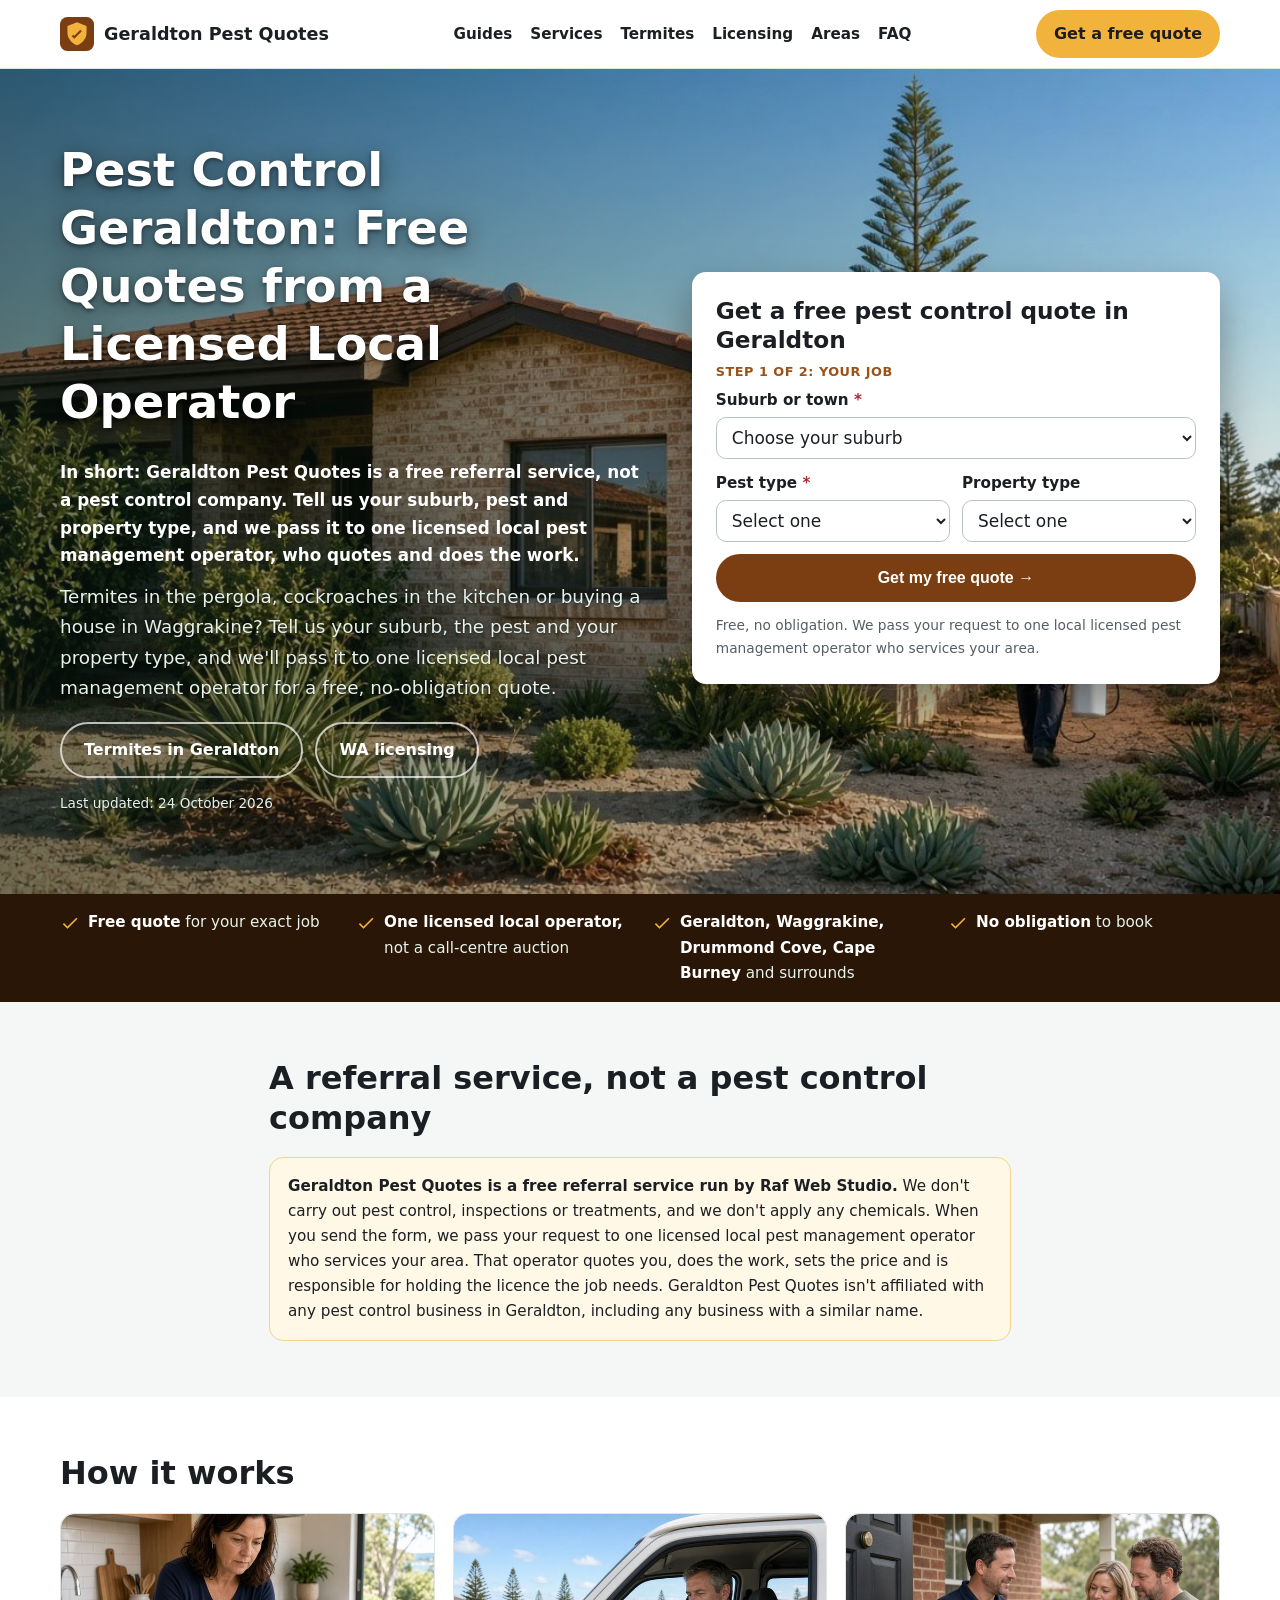
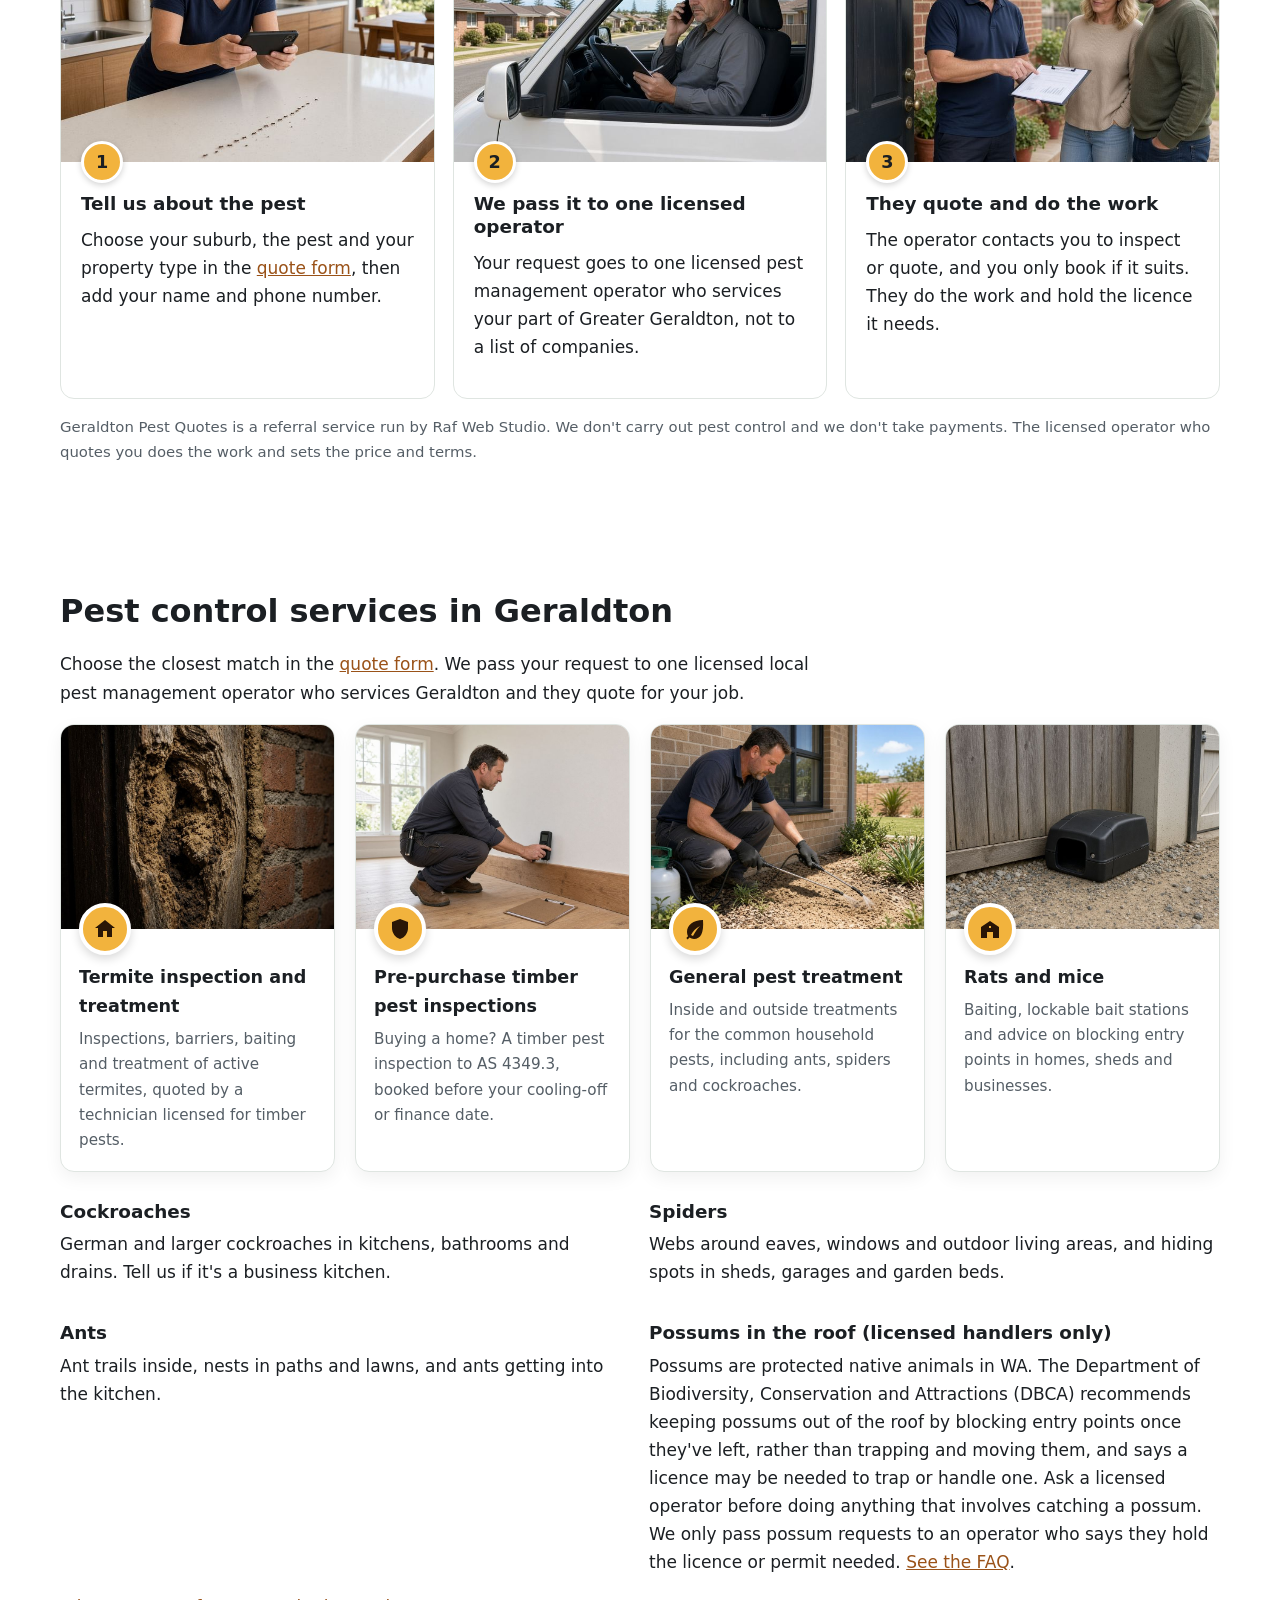
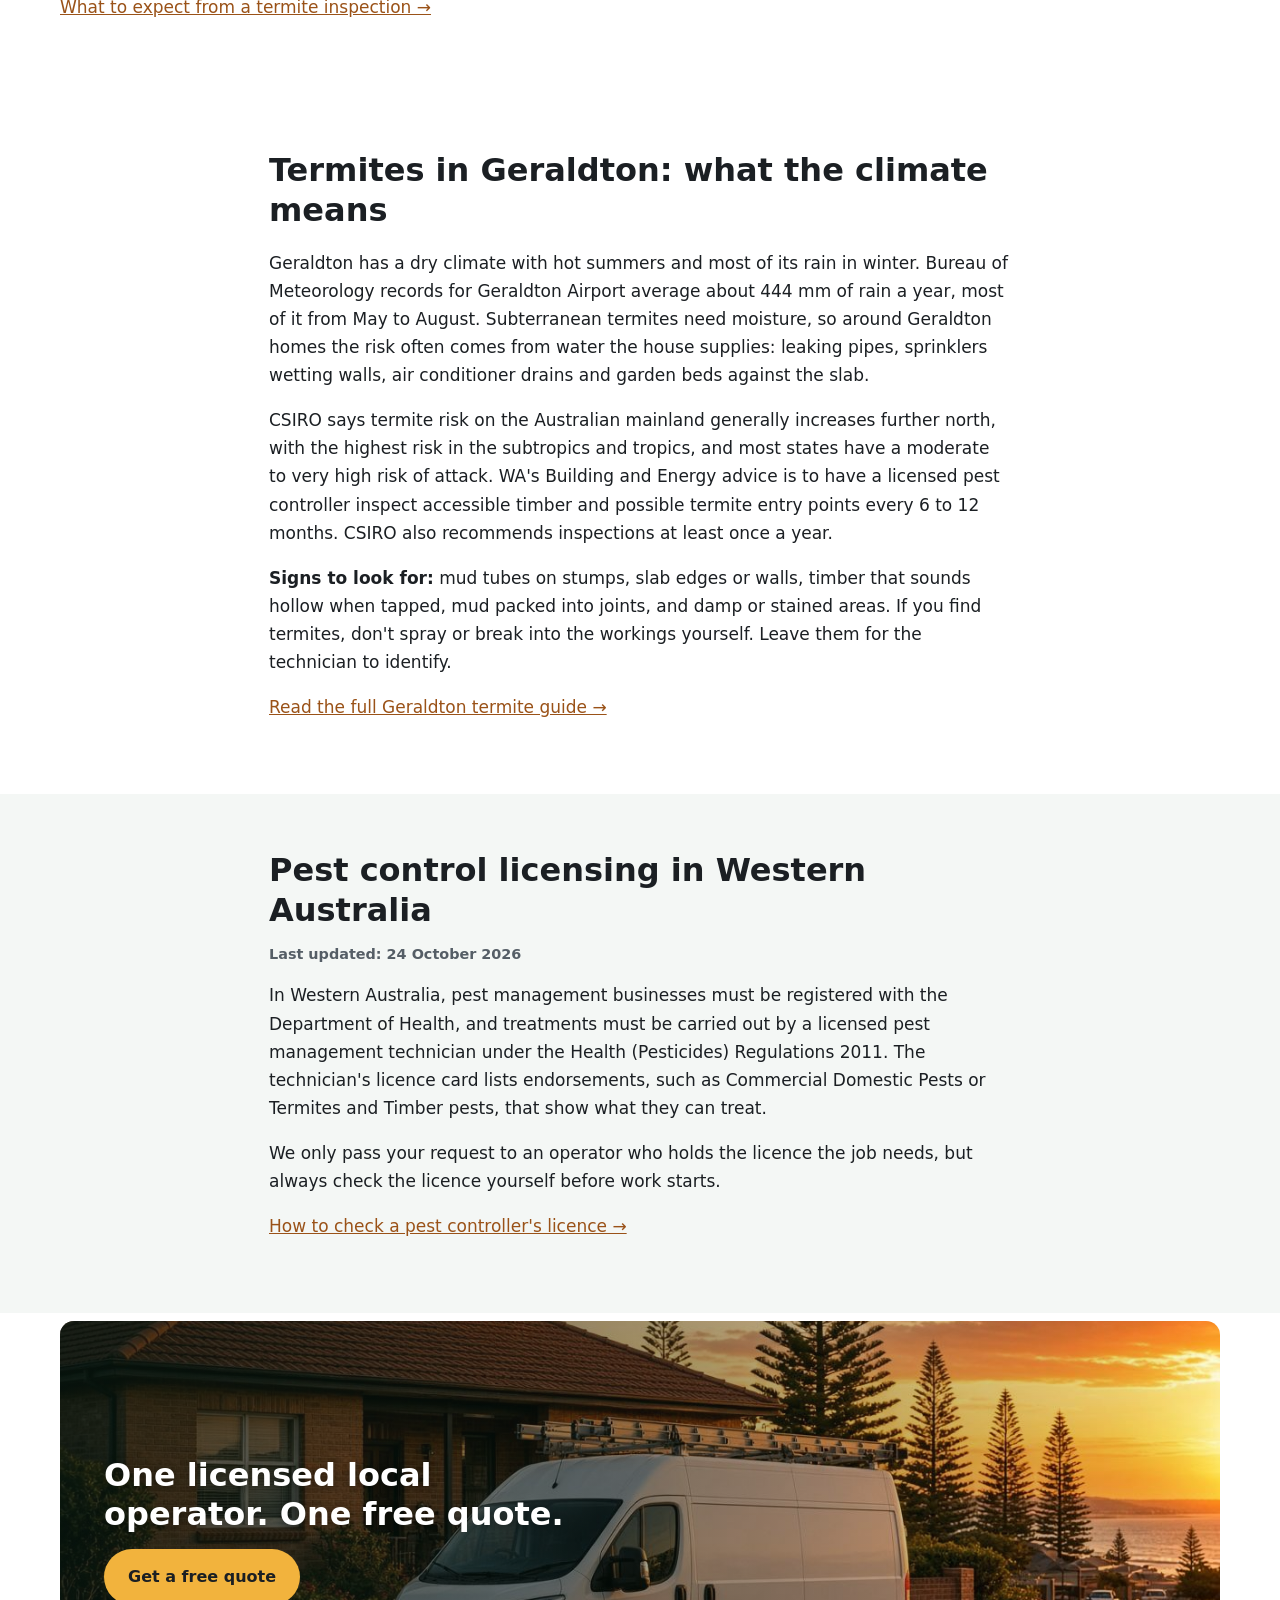
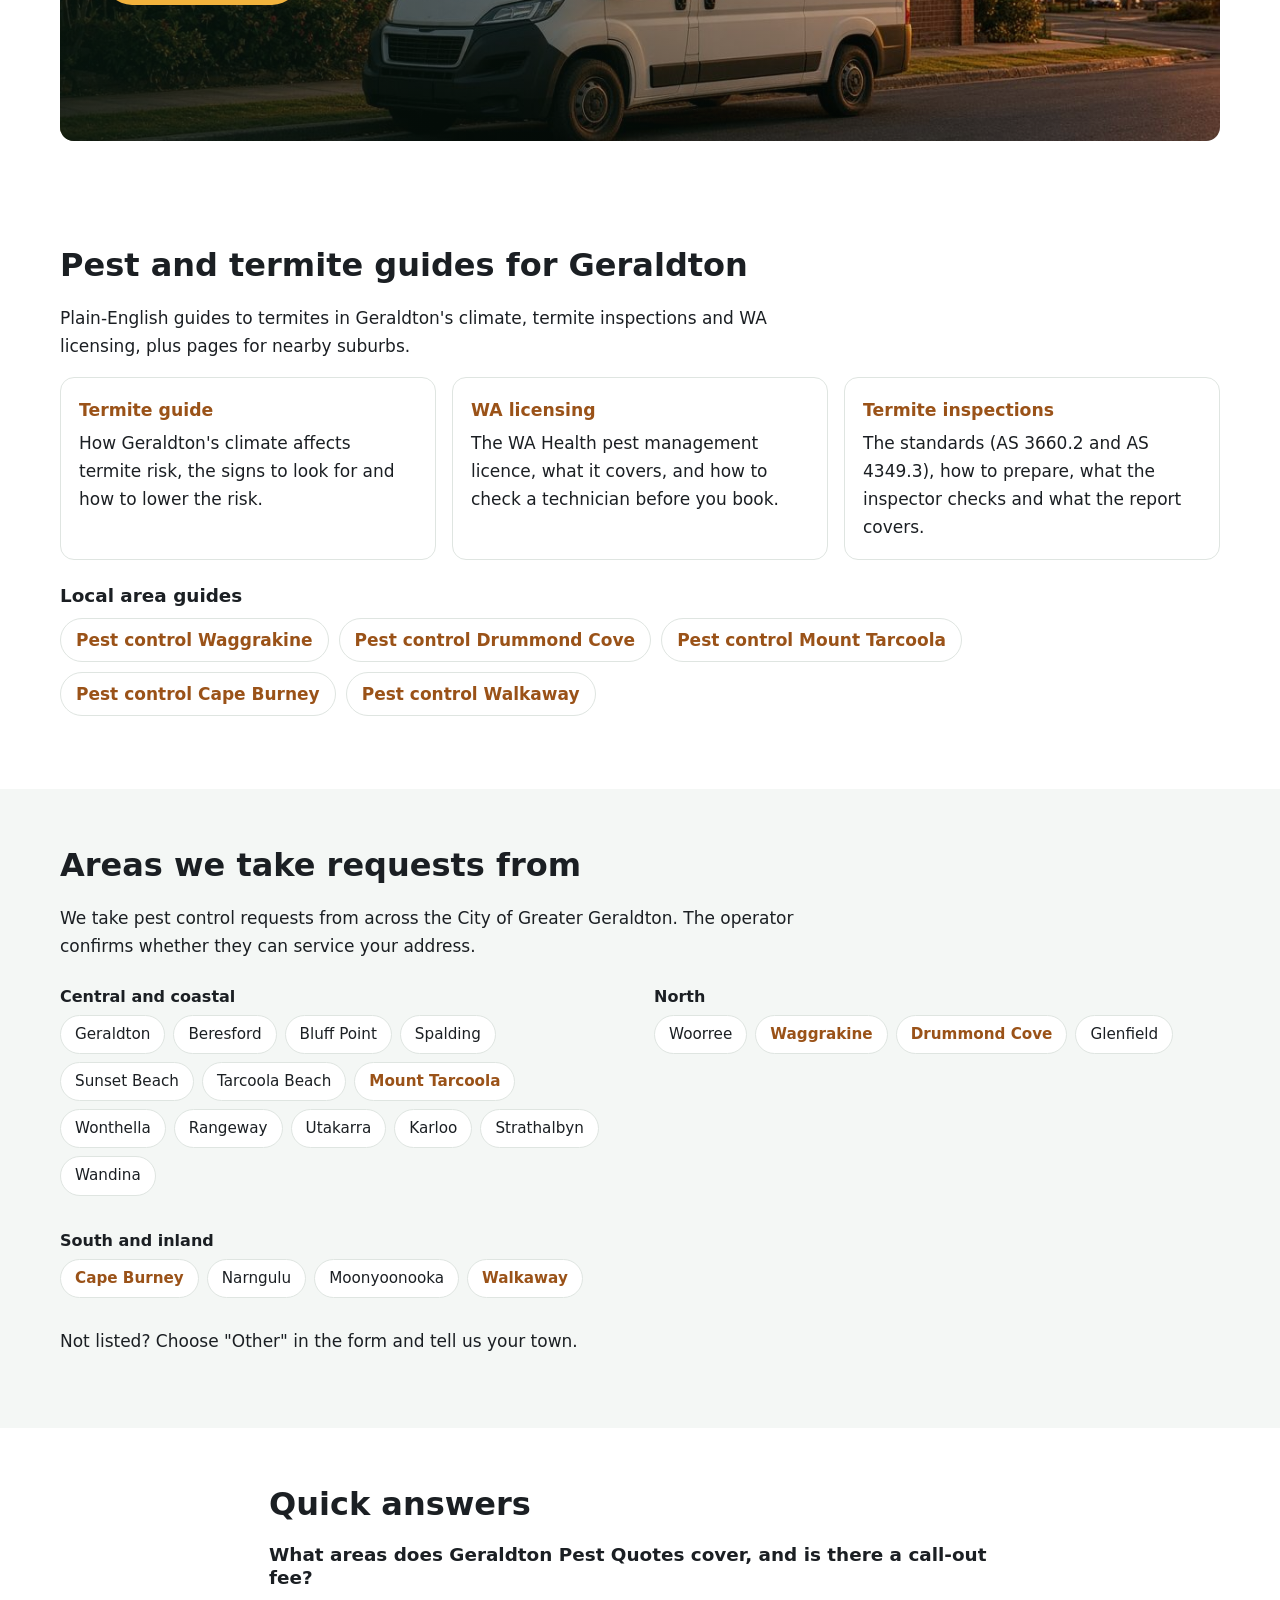
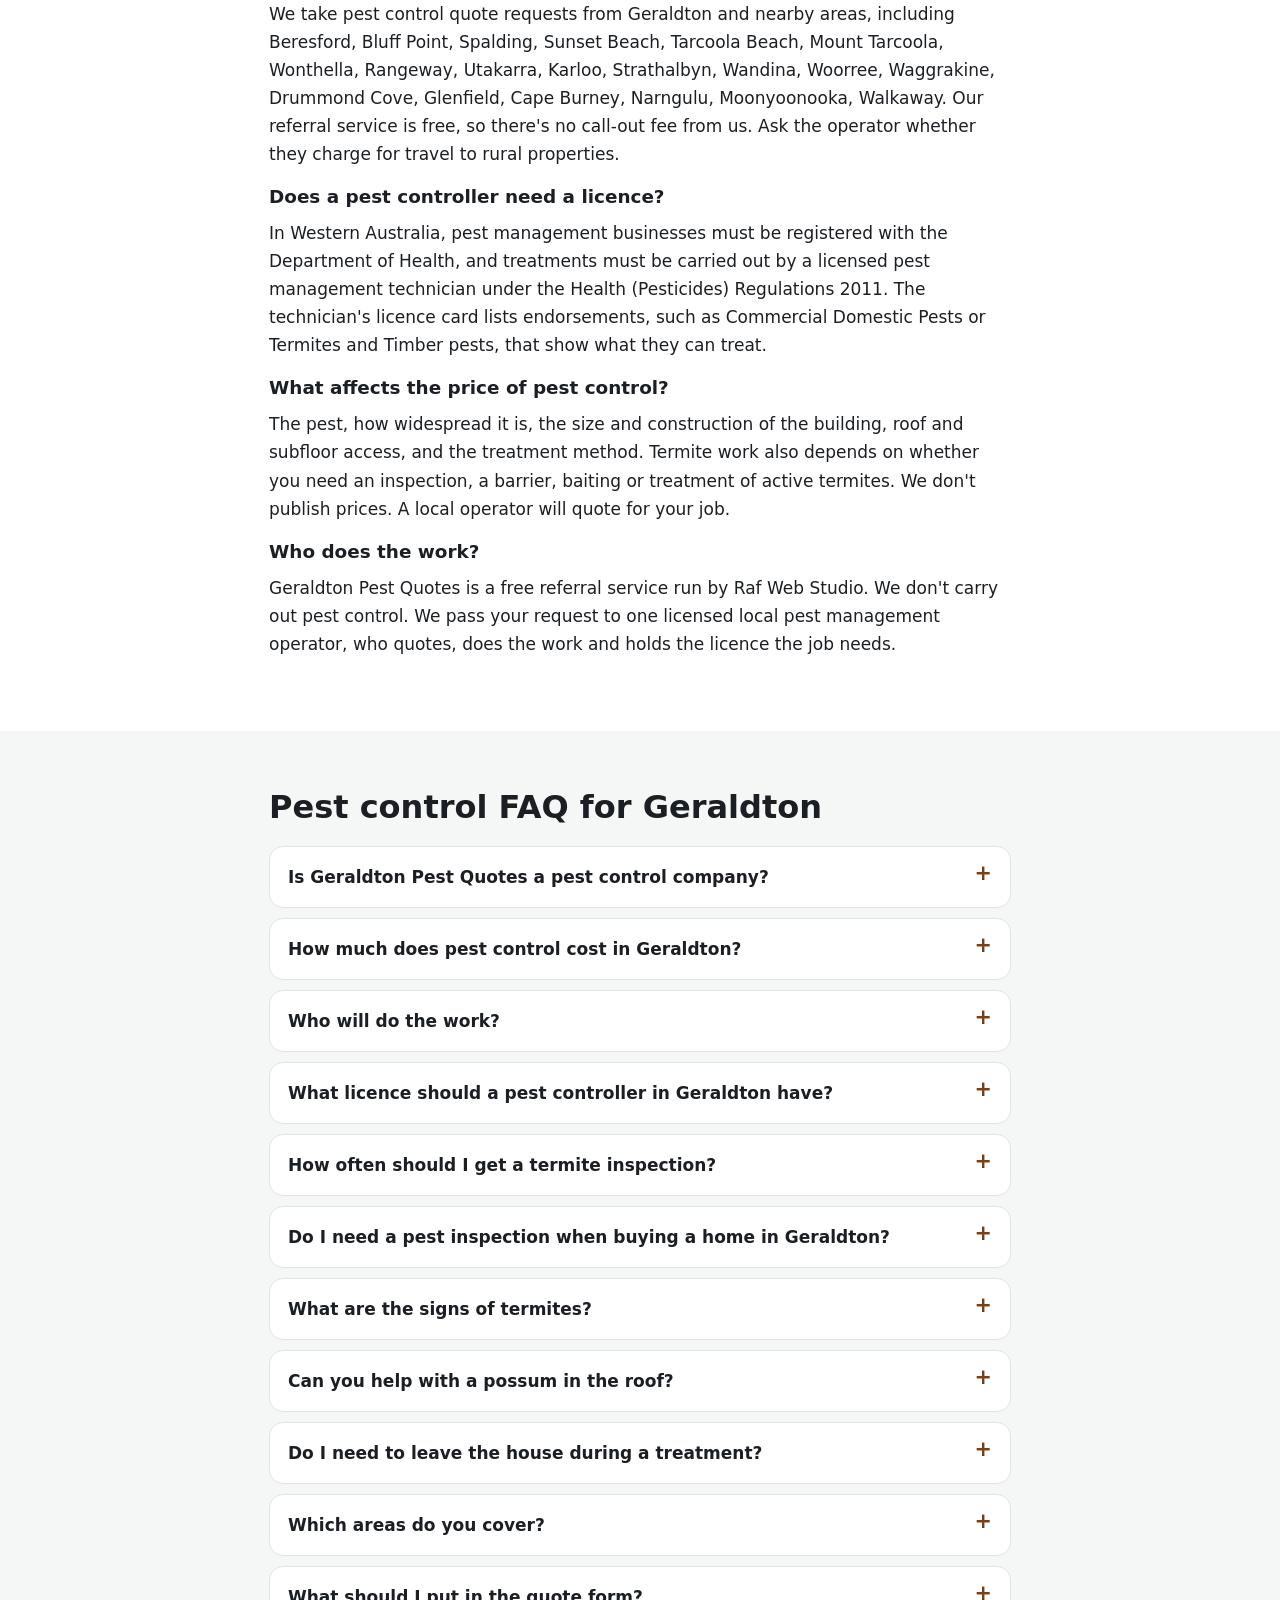
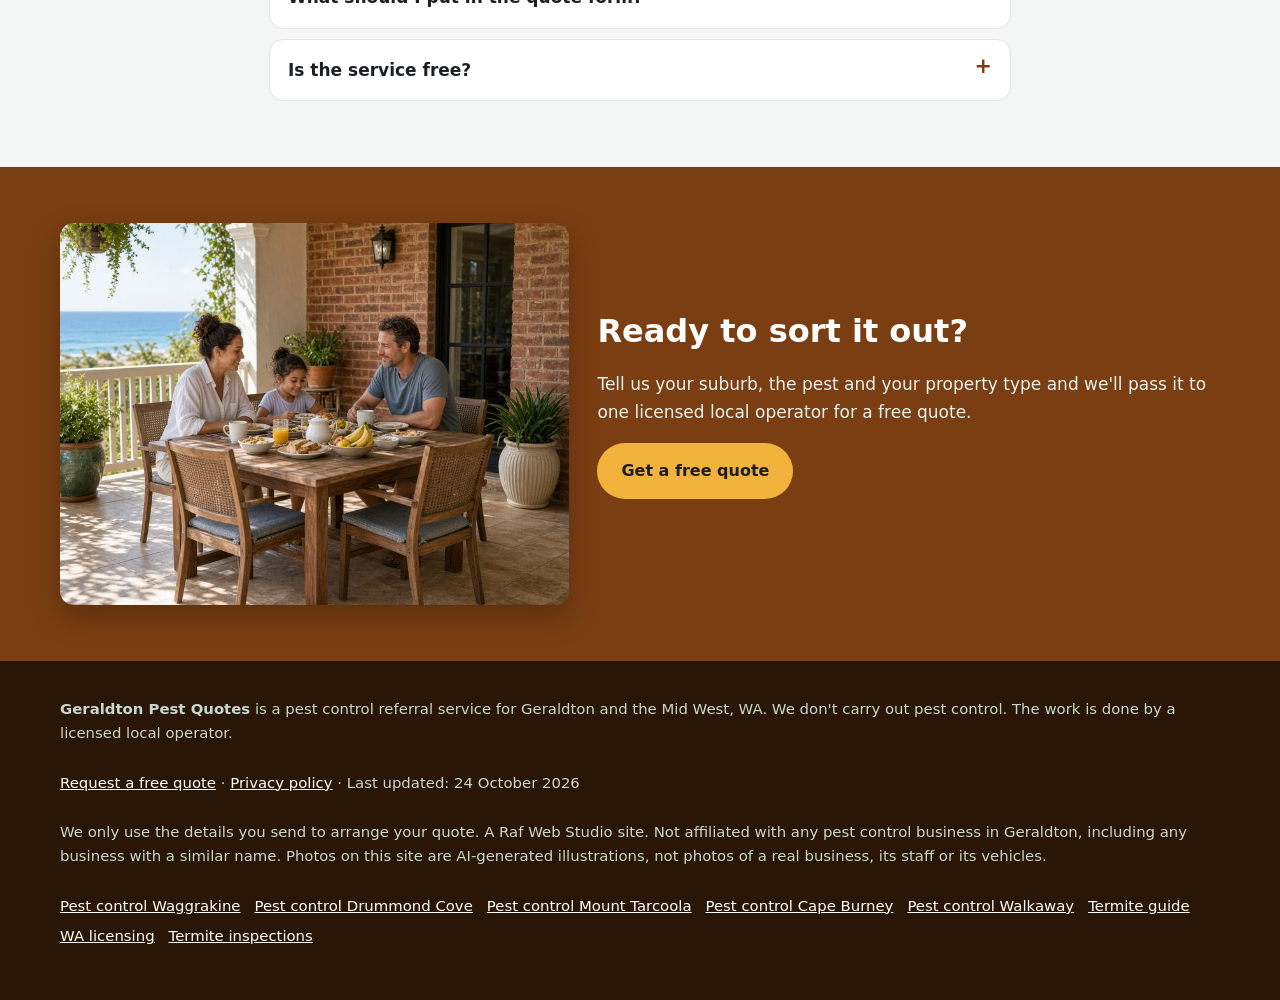
==== index.html @ 221b4006 "Add GA4 gtag + generate_lead and Search Console verification (24 Oct 2026)" ====
<!doctype html>
<html lang="en-AU">
<head>
<meta charset="utf-8">
<meta name="google-site-verification" content="bmUhPWseTPfDYmcLHDGrtQA1EwL-EaUg-mz35GSPptg" />
<meta name="viewport" content="width=device-width, initial-scale=1">
<title>Pest Control Geraldton | Free Pest &amp; Termite Quotes, Geraldton WA</title>
<meta name="description" content="Pest control and termite inspection quotes in Geraldton, Waggrakine, Drummond Cove, Mount Tarcoola and Cape Burney. A free referral service: one licensed local operator quotes for your job.">
<link rel="canonical" href="https://geraldtonpestcontrol.com/">
<link rel="icon" href="favicon.svg" type="image/svg+xml">
<meta name="theme-color" content="#7a3e12">
<meta property="og:type" content="website">
<meta property="og:locale" content="en_AU">
<meta property="og:site_name" content="Geraldton Pest Quotes">
<meta property="og:title" content="Pest Control Geraldton | Free Pest &amp; Termite Quotes, Geraldton WA">
<meta property="og:description" content="Free pest control and termite inspection quotes in Geraldton, from one licensed local operator.">
<meta property="og:url" content="https://geraldtonpestcontrol.com/">
<meta property="og:image" content="https://geraldtonpestcontrol.com/img/hero.jpg">
<meta name="twitter:card" content="summary_large_image">
<meta name="twitter:image" content="https://geraldtonpestcontrol.com/img/hero.jpg">
<script>document.documentElement.classList.add('js')</script>
<link rel="stylesheet" href="styles.css">

<!-- Google tag (gtag.js) -->
<script async src="https://www.googletagmanager.com/gtag/js?id=G-YT1L1YKTNT"></script>
<script>
  window.dataLayer = window.dataLayer || [];
  function gtag(){dataLayer.push(arguments);}
  gtag('js', new Date());
  gtag('config', 'G-YT1L1YKTNT');
</script>

<script type="application/ld+json">
{
 "@context": "https://schema.org",
 "@type": "WebPage",
 "@id": "https://geraldtonpestcontrol.com/#webpage",
 "url": "https://geraldtonpestcontrol.com/",
 "name": "Pest Control Geraldton | Free Pest & Termite Quotes, Geraldton WA",
 "description": "Pest control and termite inspection quotes in Geraldton, Waggrakine, Drummond Cove, Mount Tarcoola and Cape Burney. A free referral service: one licensed local operator quotes for your job.",
 "inLanguage": "en-AU",
 "dateModified": "2026-10-24",
 "isPartOf": {
  "@id": "https://geraldtonpestcontrol.com/#website"
 },
 "about": {
  "@id": "https://geraldtonpestcontrol.com/#business"
 }
}
</script>
<script type="application/ld+json">
{
 "@context": "https://schema.org",
 "@type": "LocalBusiness",
 "@id": "https://geraldtonpestcontrol.com/#business",
 "name": "Geraldton Pest Quotes",
 "url": "https://geraldtonpestcontrol.com/",
 "description": "Pest control and termite inspection quotes in Geraldton, Waggrakine, Drummond Cove, Mount Tarcoola and Cape Burney. A free referral service: one licensed local operator quotes for your job. A free referral service run by Raf Web Studio. It doesn't carry out pest control; one licensed local operator quotes and does the work.",
 "image": "https://geraldtonpestcontrol.com/img/hero.jpg",
 "areaServed": [
  {
   "@type": "AdministrativeArea",
   "name": "City of Greater Geraldton, WA"
  },
  {
   "@type": "Place",
   "name": "Geraldton, WA"
  },
  {
   "@type": "Place",
   "name": "Beresford, WA"
  },
  {
   "@type": "Place",
   "name": "Bluff Point, WA"
  },
  {
   "@type": "Place",
   "name": "Spalding, WA"
  },
  {
   "@type": "Place",
   "name": "Sunset Beach, WA"
  },
  {
   "@type": "Place",
   "name": "Tarcoola Beach, WA"
  },
  {
   "@type": "Place",
   "name": "Mount Tarcoola, WA"
  },
  {
   "@type": "Place",
   "name": "Wonthella, WA"
  },
  {
   "@type": "Place",
   "name": "Rangeway, WA"
  },
  {
   "@type": "Place",
   "name": "Utakarra, WA"
  },
  {
   "@type": "Place",
   "name": "Karloo, WA"
  },
  {
   "@type": "Place",
   "name": "Strathalbyn, WA"
  },
  {
   "@type": "Place",
   "name": "Wandina, WA"
  },
  {
   "@type": "Place",
   "name": "Woorree, WA"
  },
  {
   "@type": "Place",
   "name": "Waggrakine, WA"
  },
  {
   "@type": "Place",
   "name": "Drummond Cove, WA"
  },
  {
   "@type": "Place",
   "name": "Glenfield, WA"
  },
  {
   "@type": "Place",
   "name": "Cape Burney, WA"
  },
  {
   "@type": "Place",
   "name": "Narngulu, WA"
  },
  {
   "@type": "Place",
   "name": "Moonyoonooka, WA"
  },
  {
   "@type": "Place",
   "name": "Walkaway, WA"
  }
 ],
 "knowsAbout": [
  "Pest control",
  "Termite inspections",
  "Termite management",
  "Pre-purchase timber pest inspections",
  "WA pest management licensing"
 ],
 "parentOrganization": {
  "@type": "Organization",
  "name": "Raf Web Studio"
 }
}
</script>
<script type="application/ld+json">
{
 "@context": "https://schema.org",
 "@type": "WebSite",
 "@id": "https://geraldtonpestcontrol.com/#website",
 "name": "Geraldton Pest Quotes",
 "url": "https://geraldtonpestcontrol.com/",
 "inLanguage": "en-AU",
 "dateModified": "2026-10-24"
}
</script>
<script type="application/ld+json">
{
 "@context": "https://schema.org",
 "@type": "Service",
 "@id": "https://geraldtonpestcontrol.com/#service",
 "name": "Pest control quotes in Geraldton",
 "serviceType": "Pest control",
 "description": "Free pest control and termite inspection quotes in Geraldton and nearby suburbs. A referral service: we pass your request to one licensed local pest management operator.",
 "url": "https://geraldtonpestcontrol.com/",
 "provider": {
  "@id": "https://geraldtonpestcontrol.com/#business"
 },
 "areaServed": [
  {
   "@type": "AdministrativeArea",
   "name": "City of Greater Geraldton, WA"
  },
  {
   "@type": "Place",
   "name": "Geraldton, WA"
  },
  {
   "@type": "Place",
   "name": "Beresford, WA"
  },
  {
   "@type": "Place",
   "name": "Bluff Point, WA"
  },
  {
   "@type": "Place",
   "name": "Spalding, WA"
  },
  {
   "@type": "Place",
   "name": "Sunset Beach, WA"
  },
  {
   "@type": "Place",
   "name": "Tarcoola Beach, WA"
  },
  {
   "@type": "Place",
   "name": "Mount Tarcoola, WA"
  },
  {
   "@type": "Place",
   "name": "Wonthella, WA"
  },
  {
   "@type": "Place",
   "name": "Rangeway, WA"
  },
  {
   "@type": "Place",
   "name": "Utakarra, WA"
  },
  {
   "@type": "Place",
   "name": "Karloo, WA"
  },
  {
   "@type": "Place",
   "name": "Strathalbyn, WA"
  },
  {
   "@type": "Place",
   "name": "Wandina, WA"
  },
  {
   "@type": "Place",
   "name": "Woorree, WA"
  },
  {
   "@type": "Place",
   "name": "Waggrakine, WA"
  },
  {
   "@type": "Place",
   "name": "Drummond Cove, WA"
  },
  {
   "@type": "Place",
   "name": "Glenfield, WA"
  },
  {
   "@type": "Place",
   "name": "Cape Burney, WA"
  },
  {
   "@type": "Place",
   "name": "Narngulu, WA"
  },
  {
   "@type": "Place",
   "name": "Moonyoonooka, WA"
  },
  {
   "@type": "Place",
   "name": "Walkaway, WA"
  }
 ]
}
</script>
<script type="application/ld+json">
{
 "@context": "https://schema.org",
 "@type": "FAQPage",
 "mainEntity": [
  {
   "@type": "Question",
   "name": "Is Geraldton Pest Quotes a pest control company?",
   "acceptedAnswer": {
    "@type": "Answer",
    "text": "No. Geraldton Pest Quotes is a free referral service run by Raf Web Studio. We don't do pest control ourselves. We pass your request to one licensed local pest management operator, who quotes and does the work."
   }
  },
  {
   "@type": "Question",
   "name": "How much does pest control cost in Geraldton?",
   "acceptedAnswer": {
    "@type": "Answer",
    "text": "It depends on the pest, the size and construction of the property, access to the roof and subfloor, and the treatment used. We don't publish prices. Tell us about your job and a local operator will quote for it."
   }
  },
  {
   "@type": "Question",
   "name": "Who will do the work?",
   "acceptedAnswer": {
    "@type": "Answer",
    "text": "One licensed local pest management operator who services your suburb. They contact you, quote, carry out the inspection or treatment and set their own terms. You only book if the quote suits."
   }
  },
  {
   "@type": "Question",
   "name": "What licence should a pest controller in Geraldton have?",
   "acceptedAnswer": {
    "@type": "Answer",
    "text": "In WA, the business must be registered with the Department of Health and the technician must hold a pest management technician licence with the right endorsement: Commercial Domestic Pests for things like cockroaches, spiders, ants and rodents, or Termites and Timber pests for termite work. Ask for the business registration number, which should be shown on the vehicle."
   }
  },
  {
   "@type": "Question",
   "name": "How often should I get a termite inspection?",
   "acceptedAnswer": {
    "@type": "Answer",
    "text": "WA's Building and Energy advice is to have a licensed pest controller inspect accessible timber and possible termite entry points every 6 to 12 months. CSIRO also recommends inspections at least once a year."
   }
  },
  {
   "@type": "Question",
   "name": "Do I need a pest inspection when buying a home in Geraldton?",
   "acceptedAnswer": {
    "@type": "Answer",
    "text": "It's strongly advised. A timber pest inspection to AS 4349.3 looks for termites, borers and timber decay, and the things that make an attack more likely. In WA, book a pre-purchase timber pest inspection early, and ask the inspector about their qualifications and insurance, and which Australian Standard the report follows. Check your offer or contract for any building and pest inspection condition and its deadline."
   }
  },
  {
   "@type": "Question",
   "name": "What are the signs of termites?",
   "acceptedAnswer": {
    "@type": "Answer",
    "text": "Mud tubes on stumps, slab edges or walls, timber that sounds hollow when tapped, mud packed into cracks and joints, damp or stained areas, and swarms of winged termites. Don't disturb them. Leave them for the technician to identify."
   }
  },
  {
   "@type": "Question",
   "name": "Can you help with a possum in the roof?",
   "acceptedAnswer": {
    "@type": "Answer",
    "text": "Possums are protected native animals in WA. The Department of Biodiversity, Conservation and Attractions (DBCA) recommends keeping possums out of the roof by blocking entry points once they've left, rather than trapping and moving them, and says a licence may be needed to trap or handle one. Ask a licensed operator before doing anything that involves catching a possum. We only pass possum requests to an operator who says they hold the licence or permit needed."
   }
  },
  {
   "@type": "Question",
   "name": "Do I need to leave the house during a treatment?",
   "acceptedAnswer": {
    "@type": "Answer",
    "text": "It depends on the treatment. The technician should tell you which chemicals they use, how they apply them, whether windows need to be closed, what to do about pets, and how long to wait before going back into treated areas. Ask before the job starts."
   }
  },
  {
   "@type": "Question",
   "name": "Which areas do you cover?",
   "acceptedAnswer": {
    "@type": "Answer",
    "text": "We take requests from Geraldton and nearby areas, including Beresford, Bluff Point, Spalding, Sunset Beach, Tarcoola Beach, Mount Tarcoola, Wonthella, Rangeway, Utakarra, Karloo, Strathalbyn, Wandina, Woorree, Waggrakine, Drummond Cove, Glenfield, Cape Burney, Narngulu, Moonyoonooka, Walkaway. The operator confirms whether they can service your address."
   }
  },
  {
   "@type": "Question",
   "name": "What should I put in the quote form?",
   "acceptedAnswer": {
    "@type": "Answer",
    "text": "Your suburb, the pest, the type of property and a short description, such as where you've seen activity, whether it's a slab or raised floor, and any earlier termite treatment. You can add a preferred date."
   }
  },
  {
   "@type": "Question",
   "name": "Is the service free?",
   "acceptedAnswer": {
    "@type": "Answer",
    "text": "Yes. Requesting a quote is free and there's no obligation to book. We don't take payments. Any price is agreed directly between you and the operator."
   }
  },
  {
   "@type": "Question",
   "name": "What areas does Geraldton Pest Quotes cover, and is there a call-out fee?",
   "acceptedAnswer": {
    "@type": "Answer",
    "text": "We take pest control quote requests from Geraldton and nearby areas, including Beresford, Bluff Point, Spalding, Sunset Beach, Tarcoola Beach, Mount Tarcoola, Wonthella, Rangeway, Utakarra, Karloo, Strathalbyn, Wandina, Woorree, Waggrakine, Drummond Cove, Glenfield, Cape Burney, Narngulu, Moonyoonooka, Walkaway. Our referral service is free, so there's no call-out fee from us. Ask the operator whether they charge for travel to rural properties."
   }
  },
  {
   "@type": "Question",
   "name": "Does a pest controller need a licence?",
   "acceptedAnswer": {
    "@type": "Answer",
    "text": "In Western Australia, pest management businesses must be registered with the Department of Health, and treatments must be carried out by a licensed pest management technician under the Health (Pesticides) Regulations 2011. The technician's licence card lists endorsements, such as Commercial Domestic Pests or Termites and Timber pests, that show what they can treat."
   }
  },
  {
   "@type": "Question",
   "name": "What affects the price of pest control?",
   "acceptedAnswer": {
    "@type": "Answer",
    "text": "The pest, how widespread it is, the size and construction of the building, roof and subfloor access, and the treatment method. Termite work also depends on whether you need an inspection, a barrier, baiting or treatment of active termites. We don't publish prices. A local operator will quote for your job."
   }
  },
  {
   "@type": "Question",
   "name": "Who does the work?",
   "acceptedAnswer": {
    "@type": "Answer",
    "text": "Geraldton Pest Quotes is a free referral service run by Raf Web Studio. We don't carry out pest control. We pass your request to one licensed local pest management operator, who quotes, does the work and holds the licence the job needs."
   }
  }
 ]
}
</script>
</head>
<body>
<a class="skip-link" href="#main">Skip to content</a>

<header class="site-header">
  <div class="wrap">
    <a class="brand" href="/" aria-label="Geraldton Pest Quotes home">
      <svg viewBox="0 0 64 64" aria-hidden="true"><rect width="64" height="64" rx="14" fill="#7a3e12"/><path d="M32 10 14 17v12c0 11 7.6 20.5 18 24 10.4-3.5 18-13 18-24V17z" fill="#f2b33d"/><path d="M27 41l-5-5 2.8-2.8L27 35.4l11.2-11.2L41 27z" fill="#7a3e12"/></svg>
      Geraldton Pest Quotes
    </a>
    <nav class="nav" aria-label="Main">
      <a href="#guides">Guides</a>      <a href="#services">Services</a><a href="#termites">Termites</a><a href="#licensing">Licensing</a><a href="#areas">Areas</a><a href="#faq">FAQ</a>
    </nav>
    <a class="btn btn-call header-call" href="#quote">Get a free quote</a>
  </div>
</header>

<main id="main">
<section class="hero" aria-labelledby="h1">
  <picture class="hero-bg">
    <source media="(max-width: 700px)" srcset="img/hero-mobile.jpg" width="684" height="720">
    <img src="img/hero.jpg" width="1280" height="720" alt="Pest control technician walking towards a brick home with Norfolk pines behind" fetchpriority="high" decoding="async">
  </picture>
  <div class="wrap hero-grid">
    <div class="hero-copy">
      <h1 id="h1">Pest Control Geraldton: Free Quotes from a Licensed Local Operator</h1>
      <p class="summary">In short: Geraldton Pest Quotes is a free referral service, not a pest control company. Tell us your suburb, pest and property type, and we pass it to one licensed local pest management operator, who quotes and does the work.</p>
      <p class="lead">Termites in the pergola, cockroaches in the kitchen or buying a house in Waggrakine? Tell us your suburb, the pest and your property type, and we'll pass it to one licensed local pest management operator for a free, no-obligation quote.</p>
      <div class="ctas"><a class="btn btn-ghost" href="#termites">Termites in Geraldton</a><a class="btn btn-ghost" href="#licensing">WA licensing</a></div>
      <p class="updated">Last updated: 24 October 2026</p>
    </div>
    <div class="hero-form-card" id="quote">
      <h2 id="quote-h">Get a free pest control quote in Geraldton</h2>
      <form class="quote-form two-step" id="quote-form" action="https://formsubmit.co/quotes@geraldtonpestcontrol.com" method="post" novalidate>
        <input type="hidden" name="_subject" value="New quote request – geraldtonpestcontrol.com">
        <input type="hidden" name="_captcha" value="true">
        <input type="hidden" name="_template" value="table">
        <input type="hidden" name="_next" value="https://geraldtonpestcontrol.com/thanks.html">
        <input type="text" name="_honey" style="display:none" tabindex="-1" autocomplete="off" aria-hidden="true">
        <input type="hidden" name="source" value="geraldtonpestcontrol.com">
        <fieldset class="step step-1">
          <legend class="step-label">Step 1 of 2: your job</legend>
          <div class="full"><label for="suburb">Suburb or town <span class="req" aria-hidden="true">*</span></label>
            <select id="suburb" name="suburb" required><option value="">Choose your suburb</option><option>Geraldton</option><option>Beresford</option><option>Bluff Point</option><option>Spalding</option><option>Sunset Beach</option><option>Tarcoola Beach</option><option>Mount Tarcoola</option><option>Wonthella</option><option>Rangeway</option><option>Utakarra</option><option>Karloo</option><option>Strathalbyn</option><option>Wandina</option><option>Woorree</option><option>Waggrakine</option><option>Drummond Cove</option><option>Glenfield</option><option>Cape Burney</option><option>Narngulu</option><option>Moonyoonooka</option><option>Walkaway</option><option value="Other">Other (tell us below)</option></select></div>
          <div class="full other-wrap"><label for="suburb_other">Other suburb or town</label><input id="suburb_other" name="suburb_other" type="text" autocomplete="address-level2"></div>
          <div><label for="pest">Pest type <span class="req" aria-hidden="true">*</span></label>
            <select id="pest" name="pest_type" required><option value="">Select one</option><option>Termites: inspection</option><option>Termites: treatment or barrier</option><option>Pre-purchase timber pest inspection</option><option>General pest treatment</option><option>Cockroaches</option><option>Spiders</option><option>Rats or mice</option><option>Ants</option><option>Possum in the roof (licensed handler only)</option><option>Other or not sure</option></select></div>
          <div><label for="property">Property type</label>
            <select id="property" name="property_type"><option value="Not stated">Select one</option><option>House</option><option>Unit or townhouse</option><option>Rental (tenant or landlord)</option><option>Home I'm buying</option><option>Business or commercial</option><option>Farm or rural property</option></select></div>
          <div class="full js-only"><button class="btn btn-primary btn-block" type="button" id="to-step-2">Get my free quote →</button></div>
          <p class="microcopy full">Free, no obligation. We pass your request to one local licensed pest management operator who services your area.</p>
          <p class="form-error full" id="step1-error" role="alert" hidden>Please choose your suburb and pest type.</p>
        </fieldset>
        <fieldset class="step step-2" id="step-2">
          <legend class="step-label">Step 2 of 2: your details</legend>
          <div><label for="name">Name <span class="req" aria-hidden="true">*</span></label><input id="name" name="name" type="text" autocomplete="name" required></div>
          <div><label for="phone">Phone <span class="req" aria-hidden="true">*</span></label><input id="phone" name="phone" type="tel" autocomplete="tel" inputmode="tel" required></div>
          <div><label for="email">Email</label><input id="email" name="email" type="email" autocomplete="email"></div>
          <div><label for="date">Preferred date</label><input id="date" name="preferred_date" type="date"></div>
          <div class="full"><label for="message">Anything else?</label><textarea id="message" name="message" rows="2" placeholder="e.g. mud tubes on the patio post, slab home, 1990s brick, want an inspection"></textarea></div>
          <p class="consent full">By sending this form you agree we can share your details with one local licensed pest management operator so they can quote for your job. See our <a href="privacy.html">privacy policy</a>.</p>
          <div class="full step2-actions"><button class="btn btn-primary" type="submit">Send my quote request</button><button class="btn-link js-only" type="button" id="back-1">← Back</button></div>
        </fieldset>
      </form>
    </div>
  </div>
</section>
<section class="trust" aria-label="Why use this service">
  <ul class="wrap trust-list"><li><svg viewBox="0 0 24 24" aria-hidden="true"><path fill="currentColor" d="M9 16.2 4.8 12l-1.4 1.4L9 19 21 7l-1.4-1.4z"/></svg><span><strong>Free quote</strong> for your exact job</span></li><li><svg viewBox="0 0 24 24" aria-hidden="true"><path fill="currentColor" d="M9 16.2 4.8 12l-1.4 1.4L9 19 21 7l-1.4-1.4z"/></svg><span><strong>One licensed local operator,</strong> not a call-centre auction</span></li><li><svg viewBox="0 0 24 24" aria-hidden="true"><path fill="currentColor" d="M9 16.2 4.8 12l-1.4 1.4L9 19 21 7l-1.4-1.4z"/></svg><span><strong>Geraldton, Waggrakine, Drummond Cove, Cape Burney</strong> and surrounds</span></li><li><svg viewBox="0 0 24 24" aria-hidden="true"><path fill="currentColor" d="M9 16.2 4.8 12l-1.4 1.4L9 19 21 7l-1.4-1.4z"/></svg><span><strong>No obligation</strong> to book</span></li></ul>
</section>
<section class="alt" id="referral" aria-labelledby="ref-h">
  <div class="wrap intro">
    <h2 id="ref-h">A referral service, not a pest control company</h2>
    <div class="disclaimer"><p style="margin:0"><strong>Geraldton Pest Quotes is a free referral service run by Raf Web Studio.</strong> We don't carry out pest control, inspections or treatments, and we don't apply any chemicals. When you send the form, we pass your request to one licensed local pest management operator who services your area. That operator quotes you, does the work, sets the price and is responsible for holding the licence the job needs. Geraldton Pest Quotes isn't affiliated with any pest control business in Geraldton, including any business with a similar name.</p></div>
  </div>
</section>
<section id="how" aria-labelledby="how-h">
  <div class="wrap">
    <h2 id="how-h">How it works</h2>
    <ol class="steps grid grid-3">
      <li class="card step-card"><span class="step-img"><img src="img/step1.jpg" width="700" height="467" loading="lazy" decoding="async" alt="Woman checking her phone next to a line of ants on a kitchen bench"></span><div class="step-body"><span class="step-num">1</span><h3>Tell us about the pest</h3><p>Choose your suburb, the pest and your property type in the <a href="#quote">quote form</a>, then add your name and phone number.</p></div></li>
      <li class="card step-card"><span class="step-img"><img src="img/step2.jpg" width="700" height="467" loading="lazy" decoding="async" alt="Pest control technician on the phone in a white van in a Geraldton street"></span><div class="step-body"><span class="step-num">2</span><h3>We pass it to one licensed operator</h3><p>Your request goes to one licensed pest management operator who services your part of Greater Geraldton, not to a list of companies.</p></div></li>
      <li class="card step-card"><span class="step-img"><img src="img/step3.jpg" width="700" height="467" loading="lazy" decoding="async" alt="Technician with a clipboard talking to a couple at their front door"></span><div class="step-body"><span class="step-num">3</span><h3>They quote and do the work</h3><p>The operator contacts you to inspect or quote, and you only book if it suits. They do the work and hold the licence it needs.</p></div></li>
      </ol>
    <p class="note">Geraldton Pest Quotes is a referral service run by Raf Web Studio. We don't carry out pest control and we don't take payments. The licensed operator who quotes you does the work and sets the price and terms.</p>
  </div>
</section>
<section id="services" aria-labelledby="services-h">
  <div class="wrap">
    <h2 id="services-h">Pest control services in Geraldton</h2>
    <p class="intro">Choose the closest match in the <a href="#quote">quote form</a>. We pass your request to one licensed local pest management operator who services Geraldton and they quote for your job.</p>
    <div class="photo-cards">
      <a class="photo-card" href="/termites-geraldton/">
        <span class="pc-img"><img src="img/card-termite.jpg" width="900" height="675" loading="lazy" decoding="async" alt="Close-up of termite damage in a timber post next to a brick wall"></span>
        <span class="pc-body"><span class="pc-icon"><svg viewBox="0 0 24 24" aria-hidden="true"><path fill="currentColor" d="M12 3 2 11h3v9h5v-6h4v6h5v-9h3z"/></svg></span><strong class="pc-title">Termite inspection and treatment</strong><span class="pc-text">Inspections, barriers, baiting and treatment of active termites, quoted by a technician licensed for timber pests.</span></span>
      </a>
      <a class="photo-card" href="/termite-inspection/">
        <span class="pc-img"><img src="img/card-inspect.jpg" width="900" height="675" loading="lazy" decoding="async" alt="Technician checking a wall with a moisture meter during an inspection"></span>
        <span class="pc-body"><span class="pc-icon"><svg viewBox="0 0 24 24" aria-hidden="true"><path fill="currentColor" d="M12 2 4 5v6c0 5 3.4 9.7 8 11 4.6-1.3 8-6 8-11V5z"/></svg></span><strong class="pc-title">Pre-purchase timber pest inspections</strong><span class="pc-text">Buying a home? A timber pest inspection to AS 4349.3, booked before your cooling-off or finance date.</span></span>
      </a>
      <a class="photo-card" href="#quote">
        <span class="pc-img"><img src="img/card-general.jpg" width="900" height="675" loading="lazy" decoding="async" alt="Technician applying a perimeter treatment along a garden bed beside a brick home"></span>
        <span class="pc-body"><span class="pc-icon"><svg viewBox="0 0 24 24" aria-hidden="true"><path fill="currentColor" d="M20 3C10 3 4 8 4 15c0 1.6.4 3 1 4.2L3.3 21l1.4 1.4 1.8-1.8C7.8 21.5 9.3 22 11 22c6.6 0 10-6 9-19zM8 18c2-4 5-7 9-9-3 3-5 6-7 10z"/></svg></span><strong class="pc-title">General pest treatment</strong><span class="pc-text">Inside and outside treatments for the common household pests, including ants, spiders and cockroaches.</span></span>
      </a>
      <a class="photo-card" href="#quote">
        <span class="pc-img"><img src="img/card-rodent.jpg" width="900" height="675" loading="lazy" decoding="async" alt="Black lockable rodent bait station against a fence"></span>
        <span class="pc-body"><span class="pc-icon"><svg viewBox="0 0 24 24" aria-hidden="true"><path fill="currentColor" d="M3 21V10l9-6 9 6v11h-6v-6H9v6zm8-10h2V9h-2z"/></svg></span><strong class="pc-title">Rats and mice</strong><span class="pc-text">Baiting, lockable bait stations and advice on blocking entry points in homes, sheds and businesses.</span></span>
      </a>
    </div>
    <div class="grid grid-2 more-jobs"><div><h3>Cockroaches</h3><p>German and larger cockroaches in kitchens, bathrooms and drains. Tell us if it's a business kitchen.</p></div><div><h3>Spiders</h3><p>Webs around eaves, windows and outdoor living areas, and hiding spots in sheds, garages and garden beds.</p></div><div><h3>Ants</h3><p>Ant trails inside, nests in paths and lawns, and ants getting into the kitchen.</p></div><div><h3>Possums in the roof (licensed handlers only)</h3><p>Possums are protected native animals in WA. The Department of Biodiversity, Conservation and Attractions (DBCA) recommends keeping possums out of the roof by blocking entry points once they've left, rather than trapping and moving them, and says a licence may be needed to trap or handle one. Ask a licensed operator before doing anything that involves catching a possum. We only pass possum requests to an operator who says they hold the licence or permit needed. <a href="#faq">See the FAQ</a>.</p></div></div>
    <p><a href="/termite-inspection/">What to expect from a termite inspection →</a></p>
  </div>
</section>
<section id="termites" aria-labelledby="term-h">
  <div class="wrap intro">
    <h2 id="term-h">Termites in Geraldton: what the climate means</h2>
    <p>Geraldton has a dry climate with hot summers and most of its rain in winter. Bureau of Meteorology records for Geraldton Airport average about 444 mm of rain a year, most of it from May to August. Subterranean termites need moisture, so around Geraldton homes the risk often comes from water the house supplies: leaking pipes, sprinklers wetting walls, air conditioner drains and garden beds against the slab.</p>
    <p>CSIRO says termite risk on the Australian mainland generally increases further north, with the highest risk in the subtropics and tropics, and most states have a moderate to very high risk of attack. WA's Building and Energy advice is to have a licensed pest controller inspect accessible timber and possible termite entry points every 6 to 12 months. CSIRO also recommends inspections at least once a year.</p>
    <p><strong>Signs to look for:</strong> mud tubes on stumps, slab edges or walls, timber that sounds hollow when tapped, mud packed into joints, and damp or stained areas. If you find termites, don't spray or break into the workings yourself. Leave them for the technician to identify.</p>
    <p><a href="/termites-geraldton/">Read the full Geraldton termite guide →</a></p>
  </div>
</section>
<section class="alt" id="licensing" aria-labelledby="lic-h">
  <div class="wrap intro">
    <h2 id="lic-h">Pest control licensing in Western Australia</h2>
    <p class="updated-dark">Last updated: 24 October 2026</p>
    <p>In Western Australia, pest management businesses must be registered with the Department of Health, and treatments must be carried out by a licensed pest management technician under the Health (Pesticides) Regulations 2011. The technician's licence card lists endorsements, such as Commercial Domestic Pests or Termites and Timber pests, that show what they can treat.</p>
    <p>We only pass your request to an operator who holds the licence the job needs, but always check the licence yourself before work starts.</p>
    <p><a href="/pest-control-licence-wa/">How to check a pest controller's licence →</a></p>
  </div>
</section>
<section class="band-wrap" aria-label="One licensed local operator. One free quote.">
  <div class="wrap">
    <div class="truck-band">
      <img src="img/band.jpg" width="1280" height="720" loading="lazy" decoding="async" alt="Plain white van parked outside a brick home at sunset">
      <div class="band-text">
        <p class="band-line">One licensed local operator. One free quote.</p>
        <a class="btn btn-call" href="#quote">Get a free quote</a>
      </div>
    </div>
  </div>
</section>
<section id="guides" aria-labelledby="guides-h">
  <div class="wrap">
    <h2 id="guides-h">Pest and termite guides for Geraldton</h2>
    <p class="intro">Plain-English guides to termites in Geraldton's climate, termite inspections and WA licensing, plus pages for nearby suburbs.</p>
    <div class="guide-cards"><a href="/termites-geraldton/"><strong>Termite guide</strong>How Geraldton&#x27;s climate affects termite risk, the signs to look for and how to lower the risk.</a><a href="/pest-control-licence-wa/"><strong>WA licensing</strong>The WA Health pest management licence, what it covers, and how to check a technician before you book.</a><a href="/termite-inspection/"><strong>Termite inspections</strong>The standards (AS 3660.2 and AS 4349.3), how to prepare, what the inspector checks and what the report covers.</a></div>
    <h3 style="margin-top:24px">Local area guides</h3>
    <ul class="link-list"><li><a href="/pest-control-waggrakine/">Pest control Waggrakine</a></li><li><a href="/pest-control-drummond-cove/">Pest control Drummond Cove</a></li><li><a href="/pest-control-mount-tarcoola/">Pest control Mount Tarcoola</a></li><li><a href="/pest-control-cape-burney/">Pest control Cape Burney</a></li><li><a href="/pest-control-walkaway/">Pest control Walkaway</a></li></ul>
  </div>
</section>

<section class="alt" id="areas" aria-labelledby="areas-h">
  <div class="wrap">
    <h2 id="areas-h">Areas we take requests from</h2>
    <p class="intro">We take pest control requests from across the City of Greater Geraldton. The operator confirms whether they can service your address.</p>
    <div class="area-groups"><div class="area-group"><h3>Central and coastal</h3><ul class="areas"><li>Geraldton</li><li>Beresford</li><li>Bluff Point</li><li>Spalding</li><li>Sunset Beach</li><li>Tarcoola Beach</li><li><a href="/pest-control-mount-tarcoola/">Mount Tarcoola</a></li><li>Wonthella</li><li>Rangeway</li><li>Utakarra</li><li>Karloo</li><li>Strathalbyn</li><li>Wandina</li></ul></div><div class="area-group"><h3>North</h3><ul class="areas"><li>Woorree</li><li><a href="/pest-control-waggrakine/">Waggrakine</a></li><li><a href="/pest-control-drummond-cove/">Drummond Cove</a></li><li>Glenfield</li></ul></div><div class="area-group"><h3>South and inland</h3><ul class="areas"><li><a href="/pest-control-cape-burney/">Cape Burney</a></li><li>Narngulu</li><li>Moonyoonooka</li><li><a href="/pest-control-walkaway/">Walkaway</a></li></ul></div></div>
    <p class="intro">Not listed? Choose "Other" in the form and tell us your town.</p>
  </div>
</section>
<!-- ai-answers-v1 -->
<section id="answers" aria-labelledby="answers-h">
  <div class="wrap intro">
    <h2 id="answers-h">Quick answers</h2>
    <h3>What areas does Geraldton Pest Quotes cover, and is there a call-out fee?</h3>
    <p>We take pest control quote requests from Geraldton and nearby areas, including Beresford, Bluff Point, Spalding, Sunset Beach, Tarcoola Beach, Mount Tarcoola, Wonthella, Rangeway, Utakarra, Karloo, Strathalbyn, Wandina, Woorree, Waggrakine, Drummond Cove, Glenfield, Cape Burney, Narngulu, Moonyoonooka, Walkaway. Our referral service is free, so there&#x27;s no call-out fee from us. Ask the operator whether they charge for travel to rural properties.</p>
    <h3>Does a pest controller need a licence?</h3>
    <p>In Western Australia, pest management businesses must be registered with the Department of Health, and treatments must be carried out by a licensed pest management technician under the Health (Pesticides) Regulations 2011. The technician&#x27;s licence card lists endorsements, such as Commercial Domestic Pests or Termites and Timber pests, that show what they can treat.</p>
    <h3>What affects the price of pest control?</h3>
    <p>The pest, how widespread it is, the size and construction of the building, roof and subfloor access, and the treatment method. Termite work also depends on whether you need an inspection, a barrier, baiting or treatment of active termites. We don&#x27;t publish prices. A local operator will quote for your job.</p>
    <h3>Who does the work?</h3>
    <p>Geraldton Pest Quotes is a free referral service run by Raf Web Studio. We don&#x27;t carry out pest control. We pass your request to one licensed local pest management operator, who quotes, does the work and holds the licence the job needs.</p>
  </div>
</section>

<section class="alt" id="faq" aria-labelledby="faq-h">
  <div class="wrap intro">
    <h2 id="faq-h">Pest control FAQ for Geraldton</h2>
    <details><summary>Is Geraldton Pest Quotes a pest control company?</summary><p>No. Geraldton Pest Quotes is a free referral service run by Raf Web Studio. We don&#x27;t do pest control ourselves. We pass your request to one licensed local pest management operator, who quotes and does the work.</p></details>
    <details><summary>How much does pest control cost in Geraldton?</summary><p>It depends on the pest, the size and construction of the property, access to the roof and subfloor, and the treatment used. We don&#x27;t publish prices. Tell us about your job and a local operator will quote for it.</p></details>
    <details><summary>Who will do the work?</summary><p>One licensed local pest management operator who services your suburb. They contact you, quote, carry out the inspection or treatment and set their own terms. You only book if the quote suits.</p></details>
    <details><summary>What licence should a pest controller in Geraldton have?</summary><p>In WA, the business must be registered with the Department of Health and the technician must hold a pest management technician licence with the right endorsement: Commercial Domestic Pests for things like cockroaches, spiders, ants and rodents, or Termites and Timber pests for termite work. Ask for the business registration number, which should be shown on the vehicle.</p></details>
    <details><summary>How often should I get a termite inspection?</summary><p>WA&#x27;s Building and Energy advice is to have a licensed pest controller inspect accessible timber and possible termite entry points every 6 to 12 months. CSIRO also recommends inspections at least once a year.</p></details>
    <details><summary>Do I need a pest inspection when buying a home in Geraldton?</summary><p>It&#x27;s strongly advised. A timber pest inspection to AS 4349.3 looks for termites, borers and timber decay, and the things that make an attack more likely. In WA, book a pre-purchase timber pest inspection early, and ask the inspector about their qualifications and insurance, and which Australian Standard the report follows. Check your offer or contract for any building and pest inspection condition and its deadline.</p></details>
    <details><summary>What are the signs of termites?</summary><p>Mud tubes on stumps, slab edges or walls, timber that sounds hollow when tapped, mud packed into cracks and joints, damp or stained areas, and swarms of winged termites. Don&#x27;t disturb them. Leave them for the technician to identify.</p></details>
    <details><summary>Can you help with a possum in the roof?</summary><p>Possums are protected native animals in WA. The Department of Biodiversity, Conservation and Attractions (DBCA) recommends keeping possums out of the roof by blocking entry points once they&#x27;ve left, rather than trapping and moving them, and says a licence may be needed to trap or handle one. Ask a licensed operator before doing anything that involves catching a possum. We only pass possum requests to an operator who says they hold the licence or permit needed.</p></details>
    <details><summary>Do I need to leave the house during a treatment?</summary><p>It depends on the treatment. The technician should tell you which chemicals they use, how they apply them, whether windows need to be closed, what to do about pets, and how long to wait before going back into treated areas. Ask before the job starts.</p></details>
    <details><summary>Which areas do you cover?</summary><p>We take requests from Geraldton and nearby areas, including Beresford, Bluff Point, Spalding, Sunset Beach, Tarcoola Beach, Mount Tarcoola, Wonthella, Rangeway, Utakarra, Karloo, Strathalbyn, Wandina, Woorree, Waggrakine, Drummond Cove, Glenfield, Cape Burney, Narngulu, Moonyoonooka, Walkaway. The operator confirms whether they can service your address.</p></details>
    <details><summary>What should I put in the quote form?</summary><p>Your suburb, the pest, the type of property and a short description, such as where you&#x27;ve seen activity, whether it&#x27;s a slab or raised floor, and any earlier termite treatment. You can add a preferred date.</p></details>
    <details><summary>Is the service free?</summary><p>Yes. Requesting a quote is free and there&#x27;s no obligation to book. We don&#x27;t take payments. Any price is agreed directly between you and the operator.</p></details>
    
  </div>
</section>
<section class="quote closing" aria-labelledby="close-h">
  <div class="wrap closing-grid">
    <figure class="closing-photo"><img src="img/closing.jpg" width="800" height="600" loading="lazy" decoding="async" alt="Family having breakfast on a verandah with the ocean behind"></figure>
    <div>
      <h2 id="close-h">Ready to sort it out?</h2>
      <p>Tell us your suburb, the pest and your property type and we'll pass it to one licensed local operator for a free quote.</p>
      <p><a class="btn btn-call" href="#quote">Get a free quote</a></p>
    </div>
  </div>
</section>
</main>

<footer class="site-footer">
  <div class="wrap">
    <p><strong>Geraldton Pest Quotes</strong> is a pest control referral service for Geraldton and the Mid West, WA. We don't carry out pest control. The work is done by a licensed local operator.</p>
    <p><a href="#quote">Request a free quote</a> · <a href="privacy.html">Privacy policy</a> · Last updated: 24 October 2026</p>
    <p>We only use the details you send to arrange your quote. A Raf Web Studio site. Not affiliated with any pest control business in Geraldton, including any business with a similar name. Photos on this site are AI-generated illustrations, not photos of a real business, its staff or its vehicles.</p>
    <p class="footer-links"><a href="/pest-control-waggrakine/">Pest control Waggrakine</a> <a href="/pest-control-drummond-cove/">Pest control Drummond Cove</a> <a href="/pest-control-mount-tarcoola/">Pest control Mount Tarcoola</a> <a href="/pest-control-cape-burney/">Pest control Cape Burney</a> <a href="/pest-control-walkaway/">Pest control Walkaway</a> <a href="/termites-geraldton/">Termite guide</a> <a href="/pest-control-licence-wa/">WA licensing</a> <a href="/termite-inspection/">Termite inspections</a></p>
  </div>
</footer>

<div class="mobile-call" aria-label="Quick contact">
  <a class="btn btn-call" href="#quote">Get a free quote</a>
</div>
<script src="form.js" defer></script>
</body>
</html>
---- styles.css ----
:root{
  --green:#7a3e12;--green-2:#9a5218;--yellow:#f2b33d;--ink:#1b1f23;--muted:#555e66;
  --bg:#ffffff;--soft:#f4f7f5;--line:#dfe5e1;--radius:14px;--max:1200px;
}
*{box-sizing:border-box}
html{scroll-behavior:smooth}
body{margin:0;font-family:system-ui,-apple-system,"Segoe UI",Roboto,Arial,sans-serif;color:var(--ink);background:var(--bg);line-height:1.65;font-size:17px;padding-bottom:72px}
@media(min-width:800px){body{padding-bottom:0}}
img,svg{max-width:100%}
a{color:var(--green-2)}
a:focus-visible,button:focus-visible,input:focus-visible,select:focus-visible,textarea:focus-visible{outline:3px solid var(--yellow);outline-offset:2px}
.wrap{max-width:var(--max);margin:0 auto;padding:0 20px}
.skip-link{position:absolute;left:-999px;top:0;background:#fff;padding:8px 12px;z-index:100}
.skip-link:focus{left:8px}
h1,h2,h3{line-height:1.25;margin:0 0 .6em}
h1{font-size:clamp(1.9rem,4.5vw,2.9rem)}
h2{font-size:clamp(1.5rem,3vw,2rem);margin-top:0}
h3{font-size:1.15rem}
p{margin:0 0 1em}

/* header */
.site-header{background:#fff;border-bottom:1px solid var(--line);position:sticky;top:0;z-index:50}
.site-header .wrap{display:flex;align-items:center;justify-content:space-between;gap:16px;padding-top:10px;padding-bottom:10px}
.brand{display:flex;align-items:center;gap:10px;font-weight:800;color:var(--ink);text-decoration:none;font-size:1.1rem}
.brand svg{width:34px;height:34px}
.nav{display:none;gap:18px}
.nav a{color:var(--ink);text-decoration:none;font-weight:600;font-size:.95rem}
.nav a:hover{color:var(--green-2)}
@media(min-width:900px){.nav{display:flex}}

/* buttons */
.btn{display:inline-flex;align-items:center;justify-content:center;gap:8px;font-weight:700;border-radius:999px;padding:13px 22px;text-decoration:none;border:2px solid transparent;cursor:pointer;font-size:1rem}
.btn svg{width:20px;height:20px}
.btn-call{background:var(--yellow);color:#1b1f23}
.btn-call:hover{background:#f2b33d}
.btn-ghost{background:transparent;color:#fff;border-color:rgba(255,255,255,.7)}
.btn-ghost:hover{background:rgba(255,255,255,.12)}
.btn-primary{background:var(--green);color:#fff}
.btn-primary:hover{background:var(--green-2)}
.header-call{display:none}
@media(min-width:600px){.header-call{display:inline-flex;padding:9px 16px}}

/* hero */
.hero{background:linear-gradient(135deg,#7a3e12 0%,#9a5218 60%,#9a5218 100%);color:#fff;padding:48px 0 56px}
.hero .wrap{display:grid;gap:32px}
@media(min-width:900px){.hero .wrap{grid-template-columns:1.15fr .85fr;align-items:center}}
.hero p.lead{font-size:1.15rem;color:#e6f2ec;max-width:38em}
.hero .ctas{display:flex;flex-wrap:wrap;gap:12px;margin:22px 0 18px}
.ticks{list-style:none;padding:0;margin:0;display:grid;gap:6px;color:#e6f2ec}
.ticks li{display:flex;gap:8px;align-items:flex-start}
.ticks svg{flex:0 0 20px;width:20px;height:20px;margin-top:3px}
.hero-card{background:#fff;color:var(--ink);border-radius:var(--radius);padding:22px;box-shadow:0 12px 30px rgba(0,0,0,.18)}
.hero-card h2{font-size:1.25rem}
.hero-card ol{margin:0;padding-left:1.2em}
.hero-card li{margin-bottom:.5em}

/* sections */
section{padding:56px 0}
section.alt{background:var(--soft)}
.intro{max-width:46em}
.grid{display:grid;gap:18px}
@media(min-width:700px){.grid-2{grid-template-columns:1fr 1fr}.grid-3{grid-template-columns:repeat(3,1fr)}}
.card{background:#fff;border:1px solid var(--line);border-radius:var(--radius);padding:20px}
.card .size{display:inline-block;background:var(--green);color:#fff;font-weight:800;border-radius:8px;padding:3px 10px;margin-bottom:8px}
.icon{width:36px;height:36px;color:var(--green);margin-bottom:6px}

table{width:100%;border-collapse:collapse;background:#fff;border-radius:var(--radius);overflow:hidden;border:1px solid var(--line)}
caption{text-align:left;font-weight:700;padding:0 0 10px}
th,td{padding:12px 14px;text-align:left;border-bottom:1px solid var(--line);vertical-align:top}
th{background:#e9f1ec;font-size:.95rem}
.table-scroll{overflow-x:auto}
.note{font-size:.93rem;color:var(--muted)}
.yes h3{color:var(--green)}
.no h3{color:#b02a37}
ul.clean{padding-left:1.1em;margin:0}
ul.clean li{margin-bottom:.35em}

.areas{display:flex;flex-wrap:wrap;gap:8px;list-style:none;padding:0;margin:0 0 1em}
.areas li{background:#fff;border:1px solid var(--line);border-radius:999px;padding:6px 14px;font-size:.95rem}

/* faq */
details{background:#fff;border:1px solid var(--line);border-radius:var(--radius);padding:4px 18px;margin-bottom:10px}
summary{cursor:pointer;font-weight:700;padding:12px 0;list-style:none}
summary::-webkit-details-marker{display:none}
summary::after{content:"+";float:right;font-size:1.3rem;line-height:1;color:var(--green)}
details[open] summary::after{content:"–"}

/* form */
.quote{background:var(--green);color:#fff}
.quote .wrap{display:grid;gap:28px}
@media(min-width:900px){.quote .wrap{grid-template-columns:.8fr 1.2fr}}
.quote p{color:#e6f2ec}
form.quote-form{background:#fff;color:var(--ink);border-radius:var(--radius);padding:22px;display:grid;gap:14px}
@media(min-width:600px){form.quote-form{grid-template-columns:1fr 1fr}.full{grid-column:1/-1}}
label{display:block;font-weight:600;font-size:.95rem;margin-bottom:4px}
input,select,textarea{width:100%;font:inherit;padding:11px 12px;border:1.5px solid #b8c4bd;border-radius:10px;background:#fff;color:var(--ink)}
textarea{min-height:110px;resize:vertical}
.req{color:#b02a37}
.consent{font-size:.88rem;color:var(--muted)}

/* footer */
.site-footer{background:#2a1606;color:#c9d6cf;padding:36px 0;font-size:.93rem}
.site-footer a{color:#fff}
.site-footer .wrap{display:grid;gap:10px}

/* sticky mobile call bar */
.mobile-call{position:fixed;left:0;right:0;bottom:0;z-index:60;display:flex;gap:8px;padding:10px 12px;background:#fff;border-top:1px solid var(--line);box-shadow:0 -6px 18px rgba(0,0,0,.08)}
.mobile-call .btn{flex:1;padding:12px 10px}
@media(min-width:800px){.mobile-call{display:none}}

.legal{max-width:46em;padding:40px 20px 60px;margin:0 auto}
.legal h1{font-size:2rem}

/* images */
.about-grid{display:grid;gap:28px;align-items:center}
@media(min-width:900px){.about-grid{grid-template-columns:1.2fr .8fr}}
figure{margin:0}
.photo img{width:100%;height:auto;display:block;border-radius:var(--radius)}
.photo figcaption,.size-figs figcaption{font-size:.85rem;color:var(--muted);margin-top:6px}
.local-photo{max-width:720px;margin-top:8px}
.size-figs{display:grid;gap:14px;margin:6px 0 10px;grid-template-columns:1fr}
@media(min-width:600px){.size-figs{grid-template-columns:1fr 1fr}}
.size-figs img{width:100%;height:auto;display:block;border-radius:10px;border:1px solid var(--line);background:#f4f7f5}
.size-figs figcaption{font-weight:700;color:var(--ink)}
.credits{font-size:.8rem;color:#9fb3a8}

/* banner hero */
.hero{position:relative;overflow:hidden;background:#2a1606;padding:56px 0 64px}
.hero-bg,.hero-bg img{position:absolute;inset:0;width:100%;height:100%}
.hero-bg img{object-fit:cover;object-position:center 40%;filter:brightness(1.08)}
.hero::before{content:"";position:absolute;inset:0;z-index:1;background:linear-gradient(90deg,rgba(8,24,16,.58) 0%,rgba(8,24,16,.36) 45%,rgba(8,24,16,.14) 100%)}
.hero .wrap.hero-grid{position:relative;z-index:2;display:grid;gap:32px;align-items:center}
@media(min-width:960px){.hero .wrap.hero-grid{grid-template-columns:1.05fr .95fr;gap:48px}.hero{padding:72px 0 80px}}
.hero h1{text-shadow:0 2px 4px rgba(0,0,0,.45),0 4px 22px rgba(0,0,0,.45)}
.hero .lead,.hero .updated{text-shadow:0 1px 3px rgba(0,0,0,.6)}
.hero-copy .ticks{margin:6px 0 20px}
.hero-copy .ctas{margin:0}
.hero-form-card{background:#fff;color:var(--ink);border-radius:var(--radius);padding:24px;box-shadow:0 18px 40px rgba(0,0,0,.35);scroll-margin-top:80px}
.hero-form-card h2{font-size:1.45rem;margin-bottom:.3em}
.hero-form-card .form-intro{color:var(--muted);font-size:.95rem;margin-bottom:12px}
.hero-form-card form.quote-form{padding:0;box-shadow:none;border-radius:0;gap:12px}
.hero-form-card input,.hero-form-card select,.hero-form-card textarea{padding:9px 11px}
.hero-form-card textarea{min-height:72px}
.hero-form-card .consent{margin:10px 0 0}
.photo-credit{position:absolute;right:10px;bottom:6px;z-index:2;margin:0;font-size:.72rem;color:rgba(255,255,255,.8)}
.photo-credit a{color:#fff}
.how-card{background:#fff;color:var(--ink);border-radius:var(--radius);padding:22px}
.how-card ol{margin:0;padding-left:1.2em}.how-card li{margin-bottom:.5em}

/* v2 */
.hero .lead{color:#fff}
.updated{font-size:.85rem;color:#e6f2ec;margin:14px 0 0}
.updated-dark{font-size:.9rem;color:var(--muted);font-weight:600;margin-top:-.4em}
fieldset{border:0;margin:0;padding:0;min-width:0}
.step{display:grid;gap:12px;grid-template-columns:1fr}
@media(min-width:600px){.step{grid-template-columns:1fr 1fr}}
.step-label{font-size:.8rem;font-weight:700;text-transform:uppercase;letter-spacing:.04em;color:var(--green-2);margin-bottom:6px;padding:0}
.step-2{margin-top:16px}
.js .is-step-1 .step-2{display:none}
.js .is-step-2 .step-1{display:none}
.js .is-step-2 .step-2{margin-top:0}
.js-only{display:none}
.js .js-only{display:block}
.js .step2-actions .js-only{display:inline-block}
.other-wrap{display:none}.other-wrap.show{display:block}
html:not(.js) .other-wrap{display:block}
.btn-block{width:100%}
.btn-link{background:none;border:0;color:var(--green-2);font:inherit;font-weight:600;cursor:pointer;margin-left:14px;text-decoration:underline}
.microcopy{font-size:.86rem;color:var(--muted);margin:0}
.form-error{color:#b02a37;font-weight:600;font-size:.9rem;margin:0}
[aria-invalid="true"]{border-color:#b02a37}
.hero-form-card .quote-form{display:block}
.trust{background:#2a1606;color:#e6f2ec;padding:16px 0}
.trust-list{list-style:none;margin:0 auto;display:grid;gap:10px 24px;grid-template-columns:1fr}
@media(min-width:700px){.trust-list{grid-template-columns:1fr 1fr}}
@media(min-width:1000px){.trust-list{grid-template-columns:repeat(4,1fr)}}
.trust-list li{display:flex;gap:8px;align-items:flex-start;font-size:.95rem}
.trust-list svg{flex:0 0 20px;width:20px;height:20px;color:var(--yellow);margin-top:3px}
.trust-list strong{color:#fff}
ol.steps{list-style:none;padding:0;margin:0 0 16px}
.step-num{display:inline-grid;place-items:center;width:34px;height:34px;border-radius:50%;background:var(--yellow);color:#1b1f23;font-weight:800;margin-bottom:8px}
.equiv{font-weight:700;color:var(--green-2);margin:-.2em 0 .5em}
.price-table td{white-space:nowrap}
.area-groups{display:grid;gap:8px 28px;margin-bottom:12px}
@media(min-width:800px){.area-groups{grid-template-columns:1fr 1fr}}
.area-group h3{font-size:1rem;margin:10px 0 8px}
/* photo cards */
.photo-cards{display:grid;gap:20px;grid-template-columns:1fr;margin:10px 0 28px}
@media(min-width:620px){.photo-cards{grid-template-columns:1fr 1fr}}
@media(min-width:1000px){.photo-cards{grid-template-columns:repeat(4,1fr)}}
.photo-card{position:relative;display:flex;flex-direction:column;background:#fff;border:1px solid var(--line);border-radius:var(--radius);overflow:hidden;text-decoration:none;color:var(--ink);box-shadow:0 6px 18px rgba(0,0,0,.06);transition:transform .15s,box-shadow .15s}
.photo-card:hover{transform:translateY(-2px);box-shadow:0 10px 24px rgba(0,0,0,.1)}
.pc-img{display:block;aspect-ratio:4/3;overflow:hidden;background:#f4f7f5}
.pc-img img{width:100%;height:100%;object-fit:cover;display:block}
.pc-svg img{object-fit:contain;padding:12px}
.pc-icon{position:absolute;left:18px;top:-26px;width:52px;height:52px;border-radius:50%;background:var(--yellow);color:#2a1606;display:grid;place-items:center;border:4px solid #fff;box-shadow:0 4px 10px rgba(0,0,0,.15)}
.pc-icon svg{width:24px;height:24px}
.pc-body{position:relative;display:block;padding:34px 18px 18px}
.pc-title{display:block;font-size:1.1rem;margin-bottom:6px}
.pc-text{display:block;font-size:.95rem;color:var(--muted)}
.more-jobs h3{margin-bottom:.4em}
/* truck band */
.band-wrap{padding:8px 0 48px}
.truck-band{position:relative;border-radius:var(--radius);overflow:hidden;min-height:260px;display:flex;align-items:flex-end}
.truck-band img{position:absolute;inset:0;width:100%;height:100%;object-fit:cover;object-position:center 60%}
.truck-band::after{content:"";position:absolute;inset:0;background:linear-gradient(90deg,rgba(8,24,16,.72) 0%,rgba(8,24,16,.35) 55%,rgba(8,24,16,0) 100%)}
.band-text{position:relative;z-index:1;padding:28px;max-width:560px}
.band-line{color:#fff;font-size:clamp(1.4rem,3vw,2rem);font-weight:800;line-height:1.2;margin:0 0 16px;text-shadow:0 2px 8px rgba(0,0,0,.4)}
@media(min-width:900px){.truck-band{min-height:420px;align-items:center}.band-text{padding:44px}}
.closing-inner{display:grid;gap:12px;align-items:center}
@media(min-width:900px){.quote .wrap.closing-inner{grid-template-columns:1fr auto}}
.closing-grid{display:grid;gap:28px;align-items:center}
@media(min-width:900px){.quote .wrap.closing-grid{grid-template-columns:.9fr 1.1fr}}
.closing-photo img{width:100%;height:auto;display:block;border-radius:var(--radius);box-shadow:0 12px 30px rgba(0,0,0,.25)}

/* How it works step photos */
.step-card{padding:0;overflow:hidden;display:flex;flex-direction:column}
.step-img{display:block;aspect-ratio:3/2;background:#e9efe9}
.step-img img{display:block;width:100%;height:100%;object-fit:cover;border-radius:var(--radius) var(--radius) 0 0}
.step-body{position:relative;padding:30px 20px 20px}
.step-card .step-num{position:absolute;top:-21px;left:20px;width:42px;height:42px;margin:0;font-size:1.1rem;border:3px solid #fff;box-shadow:0 2px 6px rgba(0,0,0,.18)}
.step-card h3{margin-top:0}

/* seo-pages-v1 */
.page-hero{background:var(--green);color:#fff;padding:34px 0 38px}
.page-hero h1{color:#fff;margin-bottom:.4em}
.page-hero .lead{color:#fff;font-size:1.12rem;max-width:44em;margin-bottom:.6em}
.page-hero .updated{color:#e6f2ec;font-size:.9rem;margin:0}
.crumbs{font-size:.9rem;margin-bottom:14px;color:#e6f2ec}
.crumbs ol{list-style:none;padding:0;margin:0;display:flex;flex-wrap:wrap;gap:6px}
.crumbs li+li::before{content:"›";margin-right:6px;opacity:.8}
.crumbs a{color:#fff}
.page-grid{display:grid;gap:36px;padding-top:40px;padding-bottom:48px}
@media(min-width:960px){.page-grid{grid-template-columns:minmax(0,1fr) 380px;align-items:start}.page-aside{position:sticky;top:84px}}
.page-body h2{margin-top:1.4em;font-size:clamp(1.3rem,2.6vw,1.7rem)}
.page-body h2:first-child{margin-top:0}
.page-body figure{margin:0 0 1.4em}
.page-body figure img{width:100%;height:auto;border-radius:var(--radius);display:block}
.page-body figcaption{font-size:.85rem;color:var(--muted);margin-top:6px}
.page-body table{width:100%;border-collapse:collapse;margin:0 0 1.2em}
.page-body th,.page-body td{border:1px solid var(--line);padding:8px 10px;text-align:left;vertical-align:top}
.page-body .callout{background:var(--soft);border-left:4px solid var(--green);padding:14px 16px;border-radius:8px;margin:0 0 1.2em}
.page-body .sources{font-size:.88rem;color:var(--muted)}
.link-list{display:flex;flex-wrap:wrap;gap:10px;list-style:none;padding:0;margin:0 0 1em}
.link-list a{display:inline-block;background:#fff;border:1px solid var(--line);border-radius:999px;padding:7px 15px;text-decoration:none;font-weight:600}
.link-list a:hover{border-color:var(--green)}
.areas a{text-decoration:none;font-weight:600}
.guide-cards{display:grid;gap:16px}
@media(min-width:700px){.guide-cards{grid-template-columns:repeat(3,1fr)}}
.guide-cards a{display:block;background:#fff;border:1px solid var(--line);border-radius:var(--radius);padding:18px;text-decoration:none;color:var(--ink)}
.guide-cards a strong{display:block;color:var(--green-2);font-size:1.08rem;margin-bottom:4px}
.guide-cards a:hover{border-color:var(--green)}
.footer-links{display:flex;flex-wrap:wrap;gap:6px 14px}

/* summary-v1 */
.summary{font-size:1.05rem;font-weight:600;max-width:44em;margin:0 0 .7em}
.hero .summary,.page-hero .summary{color:#fff}

/* site-specific */
.photo-note{font-size:.8rem;color:var(--muted);margin-top:8px}
.disclaimer{background:#fff8e6;border:1px solid #f0d58a;border-radius:var(--radius);padding:16px 18px;font-size:.95rem}

/* summary-v1 */
.summary{font-size:1.05rem;font-weight:600;max-width:44em;margin:0 0 .7em}
.hero .summary,.page-hero .summary{color:#fff}
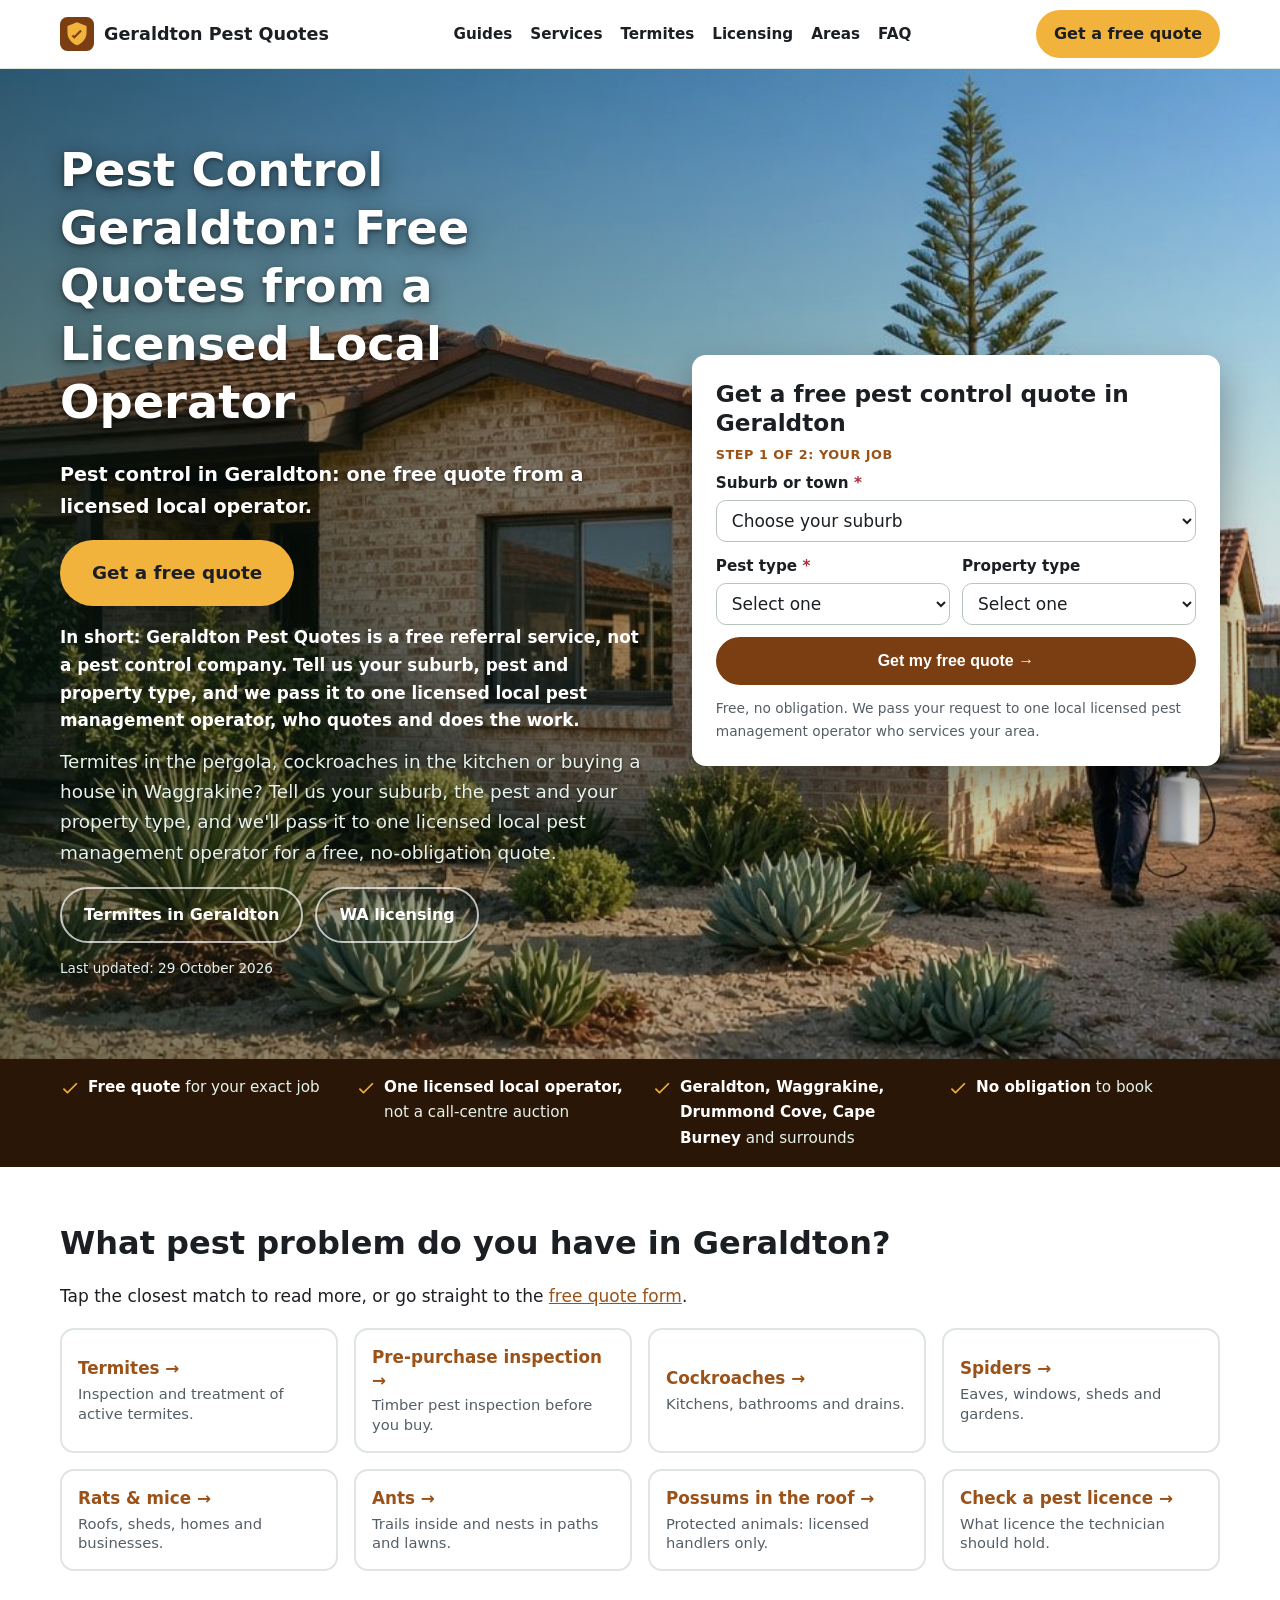
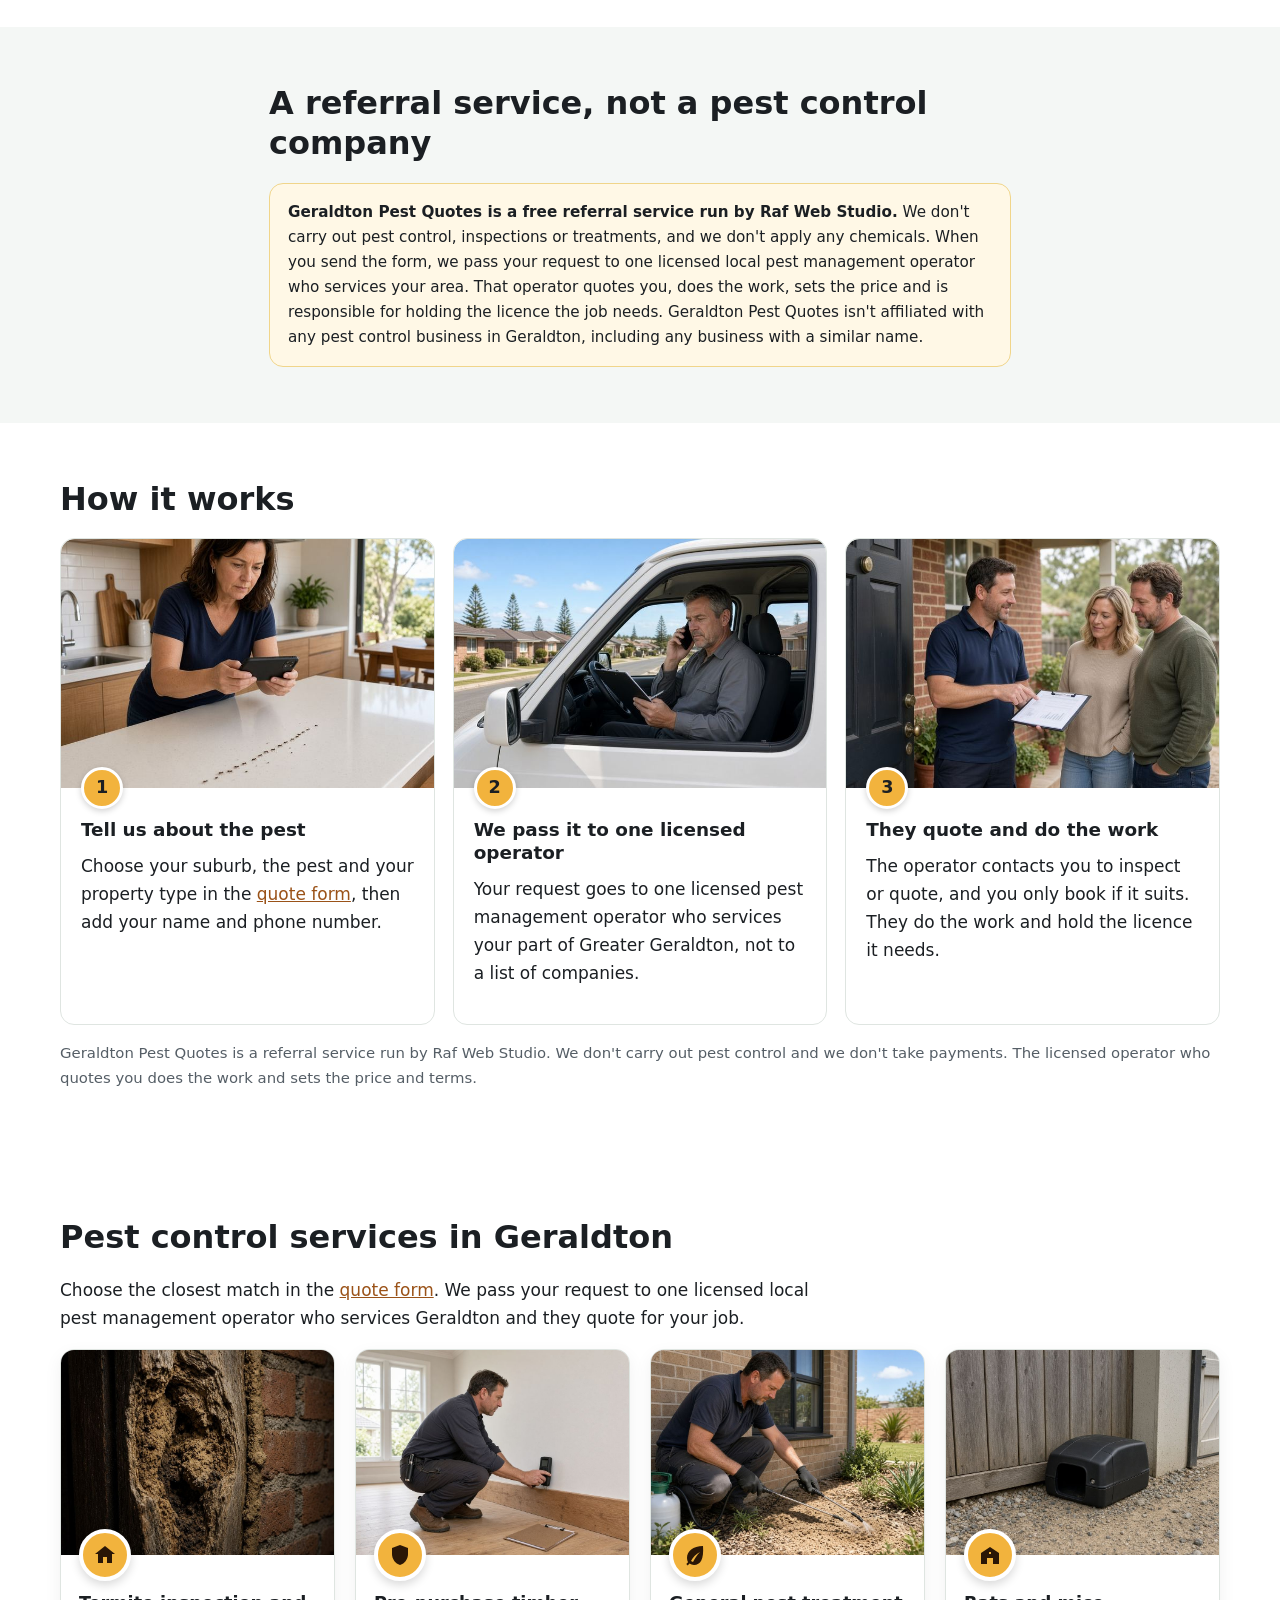
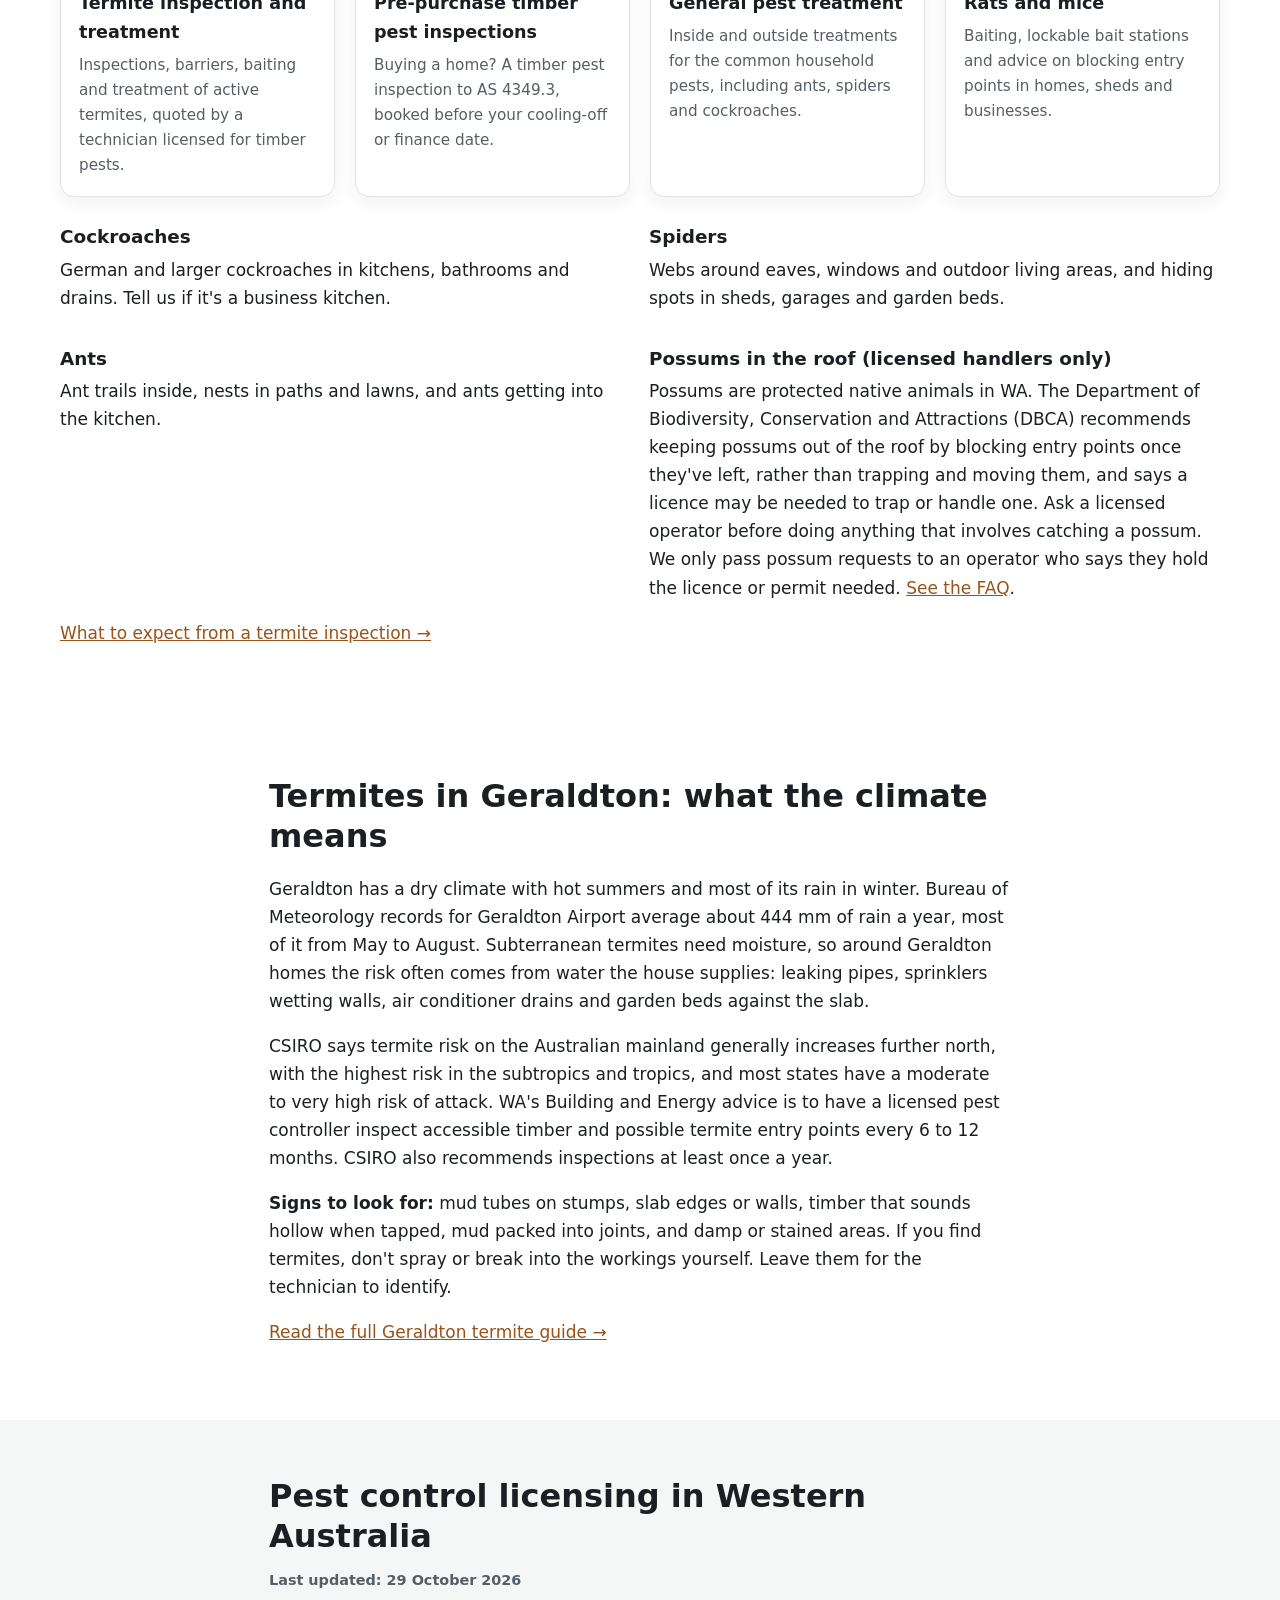
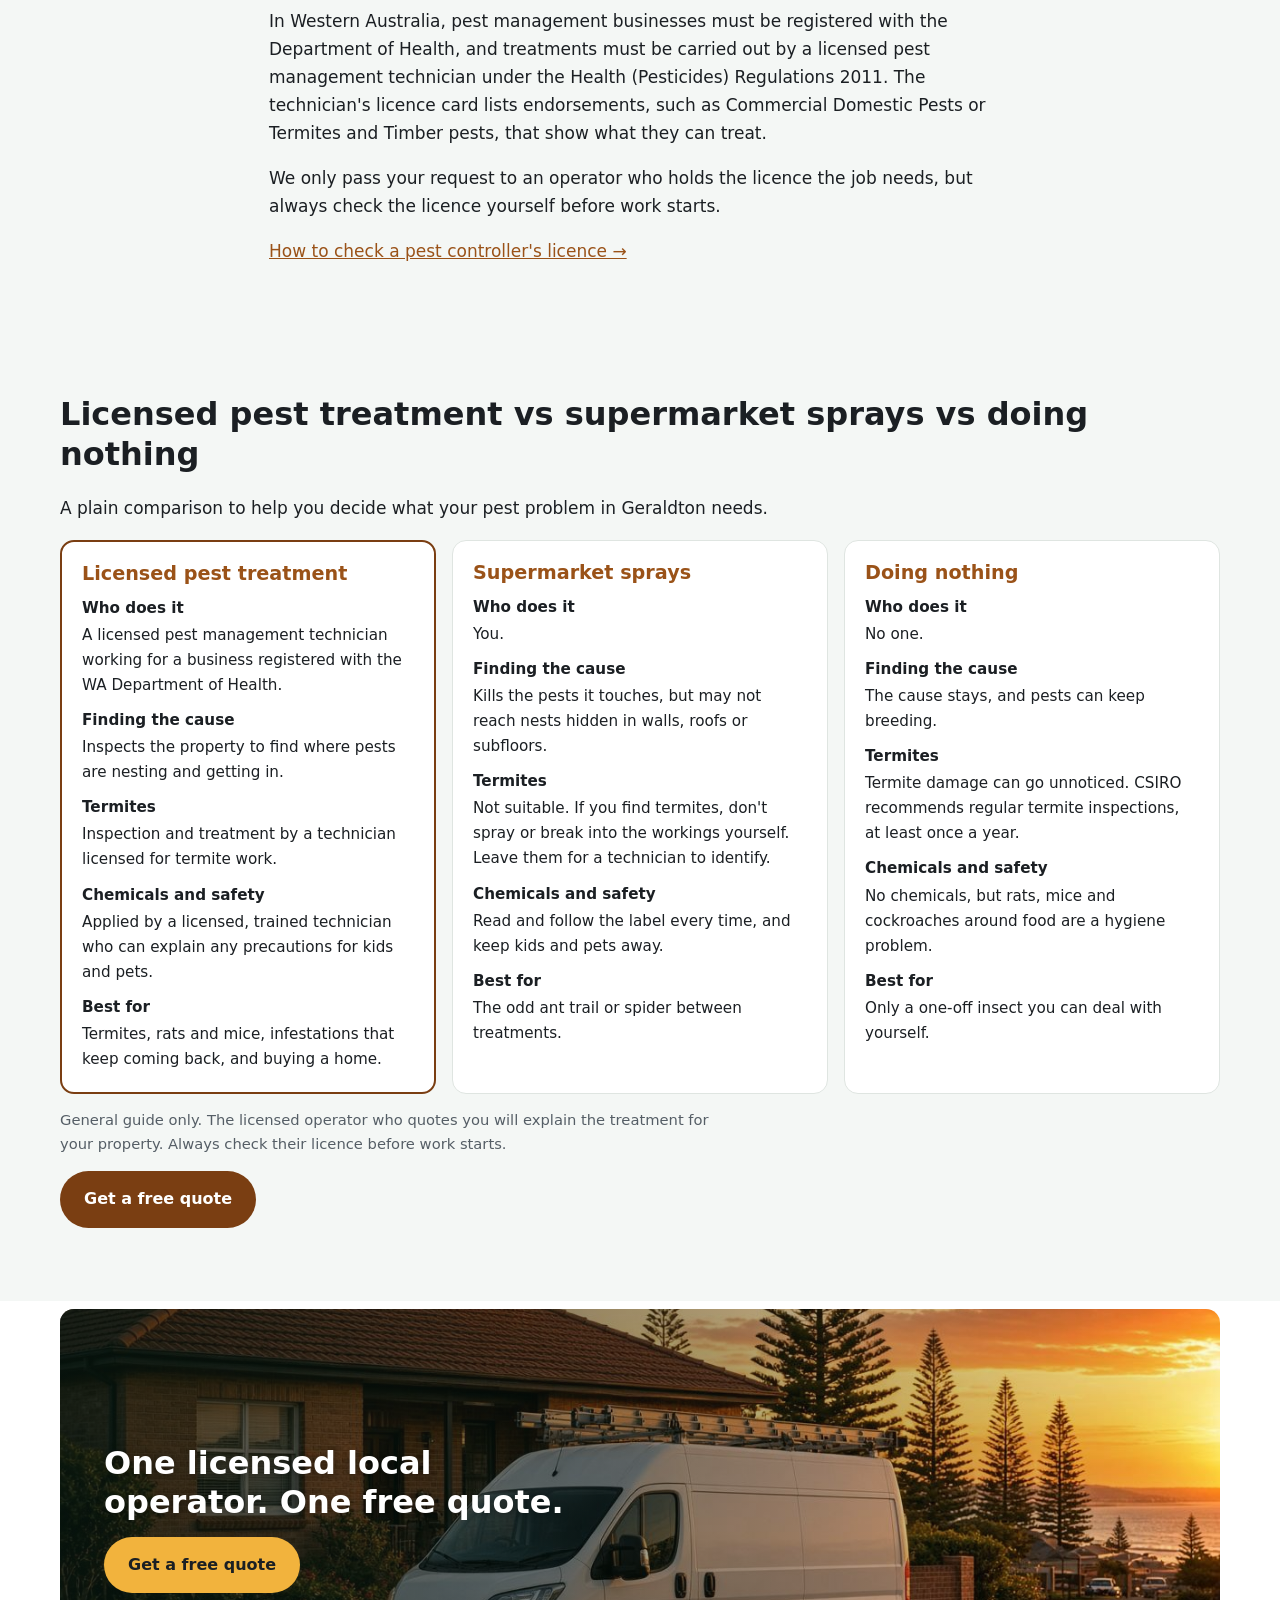
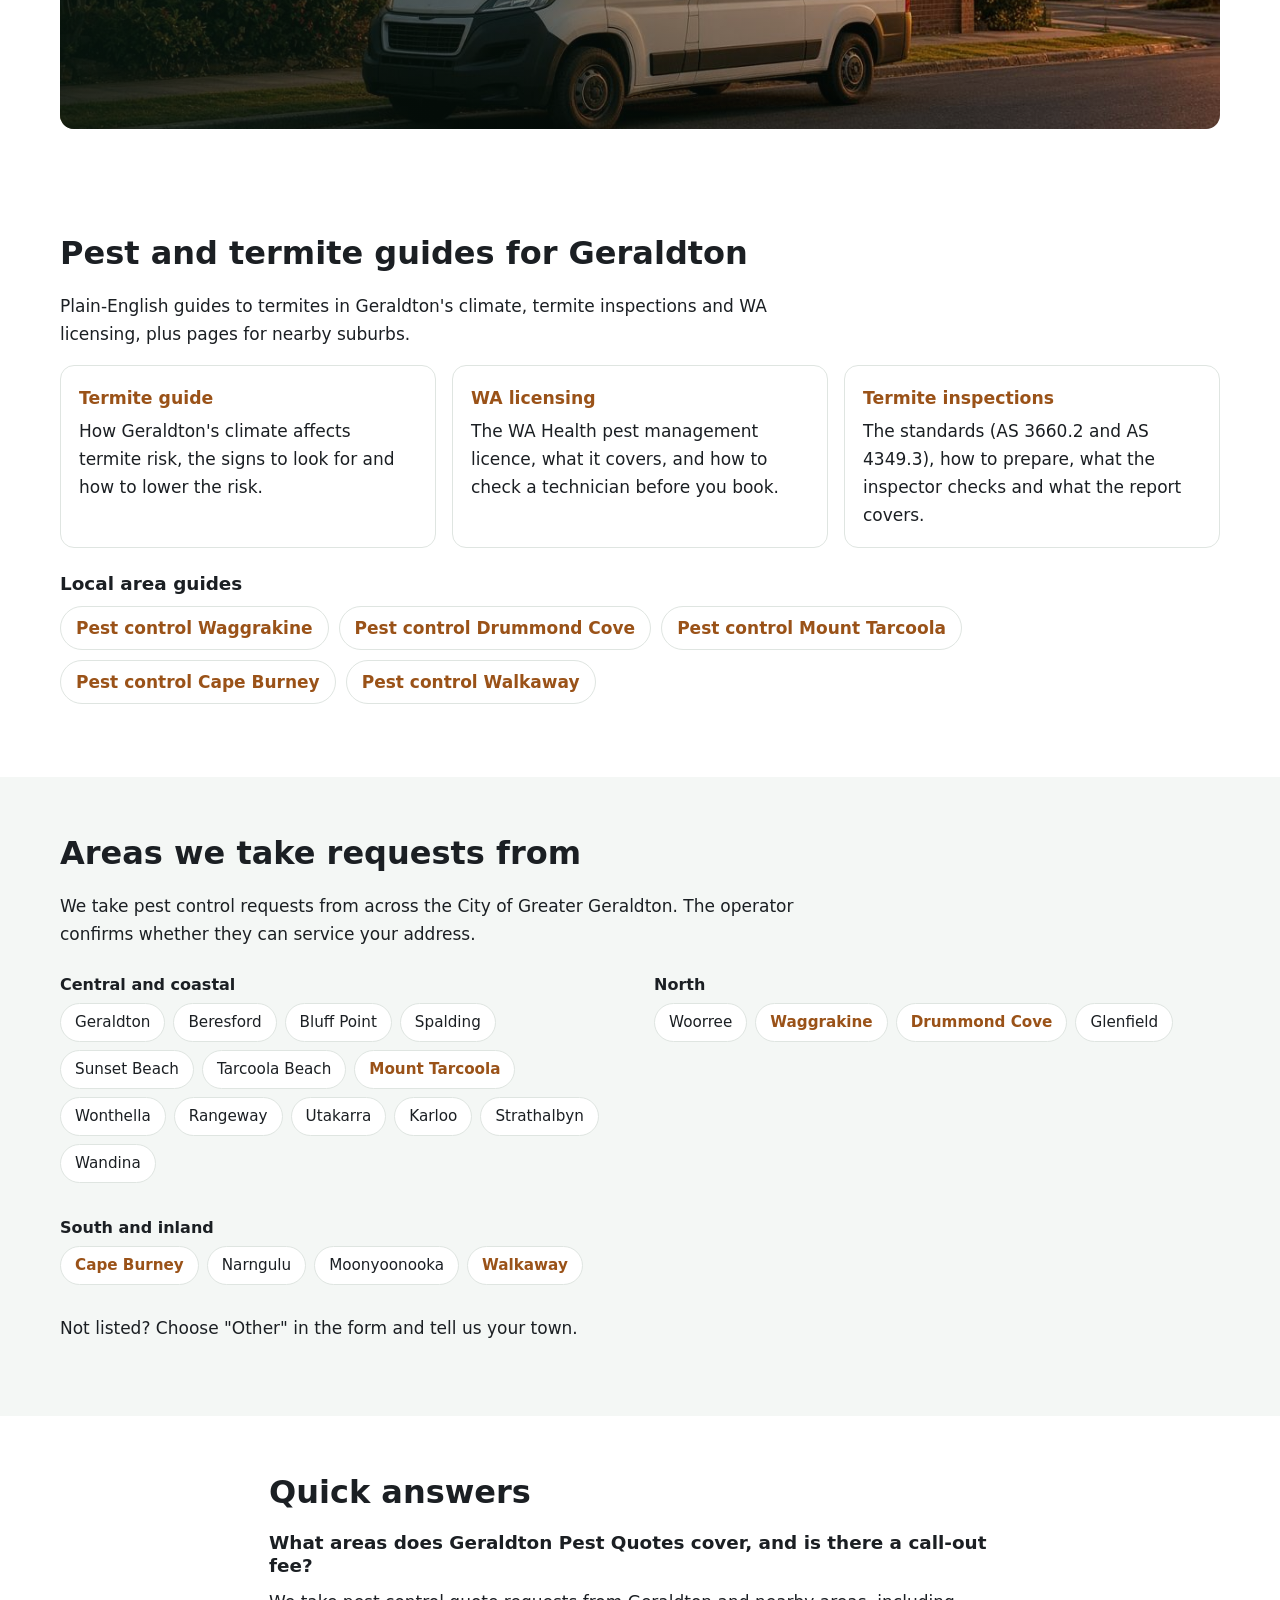
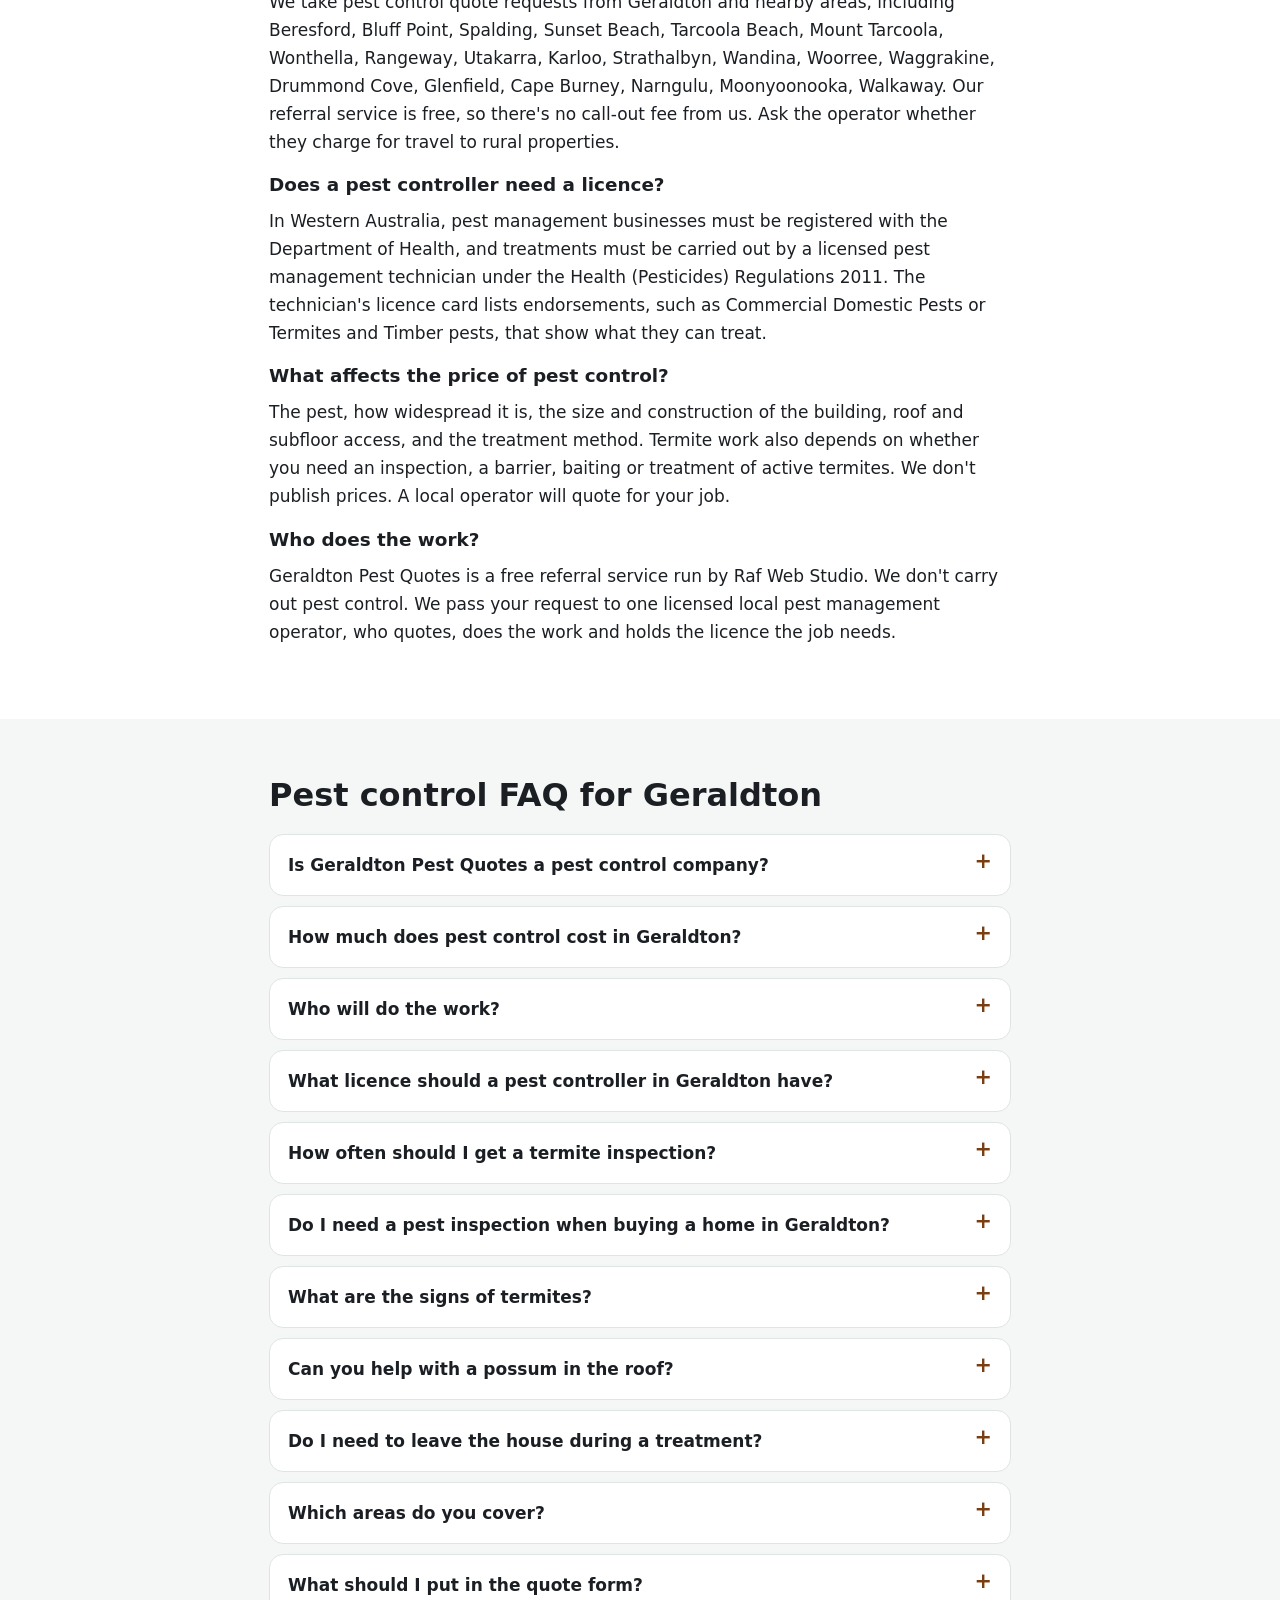
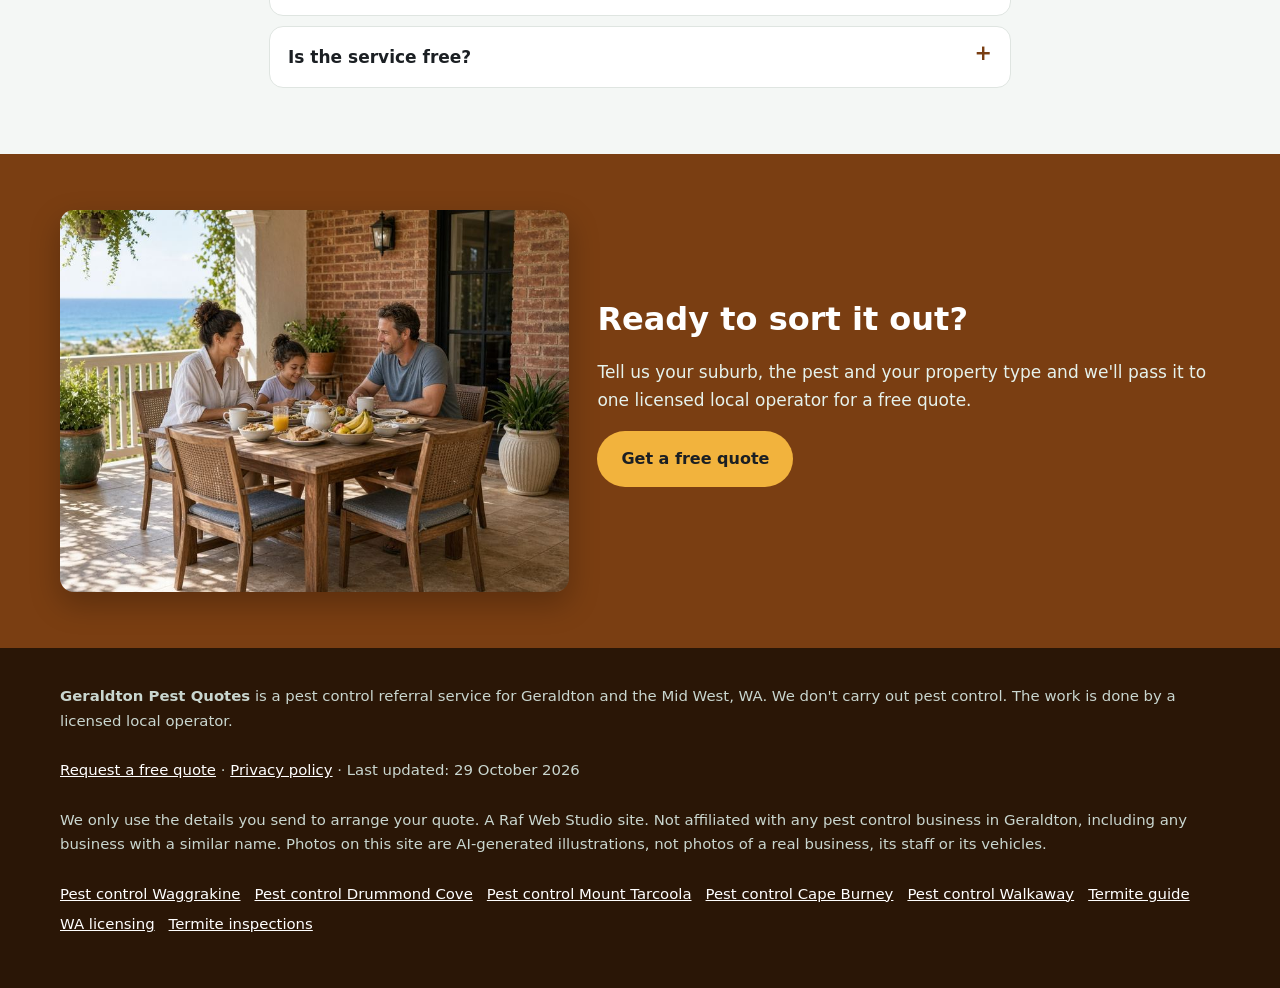
==== commit e22bf372: "Homepage v3: service+town tagline and big quote button, 'What do you need?' tiles, comparison sectio" ====
--- a/index.html
+++ b/index.html
@@ -39,7 +39,7 @@
  "name": "Pest Control Geraldton | Free Pest & Termite Quotes, Geraldton WA",
  "description": "Pest control and termite inspection quotes in Geraldton, Waggrakine, Drummond Cove, Mount Tarcoola and Cape Burney. A free referral service: one licensed local operator quotes for your job.",
  "inLanguage": "en-AU",
- "dateModified": "2026-10-24",
+ "dateModified": "2026-10-29",
  "isPartOf": {
   "@id": "https://geraldtonpestcontrol.com/#website"
  },
@@ -168,7 +168,7 @@
  "name": "Geraldton Pest Quotes",
  "url": "https://geraldtonpestcontrol.com/",
  "inLanguage": "en-AU",
- "dateModified": "2026-10-24"
+ "dateModified": "2026-10-29"
 }
 </script>
 <script type="application/ld+json">
@@ -411,6 +411,29 @@
  ]
 }
 </script>
+<!--h3:css--><style>
+.h3-tag{font-size:1.2rem;font-weight:600;margin:.2em 0 .9em;color:#fff;text-shadow:0 1px 3px rgba(0,0,0,.6);max-width:36em}
+.btn-xl{font-size:1.15rem;padding:16px 30px;min-height:54px;box-shadow:0 6px 18px rgba(0,0,0,.25)}
+.h3-cta{margin:0 0 18px}
+.need-grid{display:grid;grid-template-columns:repeat(2,minmax(0,1fr));gap:12px;margin-top:18px}
+@media(min-width:800px){.need-grid{grid-template-columns:repeat(4,minmax(0,1fr));gap:16px}}
+.need-grid a{display:flex;flex-direction:column;justify-content:center;min-height:96px;padding:16px;background:#fff;border:2px solid var(--line);border-radius:var(--radius);text-decoration:none;color:var(--ink);line-height:1.35}
+.need-grid a:hover,.need-grid a:focus-visible{border-color:var(--green);background:var(--soft)}
+.need-grid strong{color:var(--green-2);font-size:1.05rem;margin-bottom:4px}
+.need-grid strong::after{content:" \2192"}
+.need-grid span{font-size:.92rem;color:var(--muted)}
+.cmp{display:grid;gap:16px;margin-top:18px}
+@media(min-width:900px){.cmp{grid-template-columns:repeat(3,minmax(0,1fr))}}
+.cmp article{background:#fff;border:1px solid var(--line);border-radius:var(--radius);padding:20px}
+.cmp article.cmp-main{border:2px solid var(--green)}
+.cmp h3{margin:0 0 10px;font-size:1.2rem;color:var(--green-2)}
+.cmp dl{margin:0}.cmp dt{font-weight:700;margin-top:10px;font-size:.95rem}.cmp dd{margin:2px 0 0;color:var(--ink);font-size:.95rem}
+.cmp-note{font-size:.92rem;color:var(--muted);margin-top:14px;max-width:46em}
+.mobile-call{transition:transform .2s ease;padding-bottom:calc(10px + env(safe-area-inset-bottom))}
+.mobile-call .btn{min-height:48px;font-size:1.05rem}
+.mobile-call.mc-off{transform:translateY(120%)}
+@media(prefers-reduced-motion:reduce){.mobile-call{transition:none}}
+</style><!--/h3:css-->
 </head>
 <body>
 <a class="skip-link" href="#main">Skip to content</a>
@@ -436,11 +459,12 @@
   </picture>
   <div class="wrap hero-grid">
     <div class="hero-copy">
-      <h1 id="h1">Pest Control Geraldton: Free Quotes from a Licensed Local Operator</h1>
-      <p class="summary">In short: Geraldton Pest Quotes is a free referral service, not a pest control company. Tell us your suburb, pest and property type, and we pass it to one licensed local pest management operator, who quotes and does the work.</p>
+      <h1 id="h1">Pest Control Geraldton: Free Quotes from a Licensed Local Operator</h1><!--h3:hero-->
+      <p class="h3-tag">Pest control in Geraldton: one free quote from a licensed local operator.</p>
+      <p class="h3-cta"><a class="btn btn-call btn-xl" href="#quote">Get a free quote</a></p><!--/h3:hero-->      <p class="summary">In short: Geraldton Pest Quotes is a free referral service, not a pest control company. Tell us your suburb, pest and property type, and we pass it to one licensed local pest management operator, who quotes and does the work.</p>
       <p class="lead">Termites in the pergola, cockroaches in the kitchen or buying a house in Waggrakine? Tell us your suburb, the pest and your property type, and we'll pass it to one licensed local pest management operator for a free, no-obligation quote.</p>
       <div class="ctas"><a class="btn btn-ghost" href="#termites">Termites in Geraldton</a><a class="btn btn-ghost" href="#licensing">WA licensing</a></div>
-      <p class="updated">Last updated: 24 October 2026</p>
+      <p class="updated">Last updated: 29 October 2026</p>
     </div>
     <div class="hero-form-card" id="quote">
       <h2 id="quote-h">Get a free pest control quote in Geraldton</h2>
@@ -481,6 +505,15 @@
 <section class="trust" aria-label="Why use this service">
   <ul class="wrap trust-list"><li><svg viewBox="0 0 24 24" aria-hidden="true"><path fill="currentColor" d="M9 16.2 4.8 12l-1.4 1.4L9 19 21 7l-1.4-1.4z"/></svg><span><strong>Free quote</strong> for your exact job</span></li><li><svg viewBox="0 0 24 24" aria-hidden="true"><path fill="currentColor" d="M9 16.2 4.8 12l-1.4 1.4L9 19 21 7l-1.4-1.4z"/></svg><span><strong>One licensed local operator,</strong> not a call-centre auction</span></li><li><svg viewBox="0 0 24 24" aria-hidden="true"><path fill="currentColor" d="M9 16.2 4.8 12l-1.4 1.4L9 19 21 7l-1.4-1.4z"/></svg><span><strong>Geraldton, Waggrakine, Drummond Cove, Cape Burney</strong> and surrounds</span></li><li><svg viewBox="0 0 24 24" aria-hidden="true"><path fill="currentColor" d="M9 16.2 4.8 12l-1.4 1.4L9 19 21 7l-1.4-1.4z"/></svg><span><strong>No obligation</strong> to book</span></li></ul>
 </section>
+<!--h3:need-->
+<section id="need" aria-labelledby="need-h">
+  <div class="wrap">
+    <h2 id="need-h">What pest problem do you have in Geraldton?</h2>
+    <p class="intro">Tap the closest match to read more, or go straight to the <a href="#quote">free quote form</a>.</p>
+    <div class="need-grid"><a href="/termites-geraldton/"><strong>Termites</strong><span>Inspection and treatment of active termites.</span></a><a href="/termite-inspection/"><strong>Pre-purchase inspection</strong><span>Timber pest inspection before you buy.</span></a><a href="#quote"><strong>Cockroaches</strong><span>Kitchens, bathrooms and drains.</span></a><a href="#quote"><strong>Spiders</strong><span>Eaves, windows, sheds and gardens.</span></a><a href="#quote"><strong>Rats &amp; mice</strong><span>Roofs, sheds, homes and businesses.</span></a><a href="#quote"><strong>Ants</strong><span>Trails inside and nests in paths and lawns.</span></a><a href="#services"><strong>Possums in the roof</strong><span>Protected animals: licensed handlers only.</span></a><a href="/pest-control-licence-wa/"><strong>Check a pest licence</strong><span>What licence the technician should hold.</span></a></div>
+  </div>
+</section>
+<!--/h3:need-->
 <section class="alt" id="referral" aria-labelledby="ref-h">
   <div class="wrap intro">
     <h2 id="ref-h">A referral service, not a pest control company</h2>
@@ -536,12 +569,23 @@
 <section class="alt" id="licensing" aria-labelledby="lic-h">
   <div class="wrap intro">
     <h2 id="lic-h">Pest control licensing in Western Australia</h2>
-    <p class="updated-dark">Last updated: 24 October 2026</p>
+    <p class="updated-dark">Last updated: 29 October 2026</p>
     <p>In Western Australia, pest management businesses must be registered with the Department of Health, and treatments must be carried out by a licensed pest management technician under the Health (Pesticides) Regulations 2011. The technician's licence card lists endorsements, such as Commercial Domestic Pests or Termites and Timber pests, that show what they can treat.</p>
     <p>We only pass your request to an operator who holds the licence the job needs, but always check the licence yourself before work starts.</p>
     <p><a href="/pest-control-licence-wa/">How to check a pest controller's licence →</a></p>
   </div>
 </section>
+<!--h3:compare-->
+<section class="alt" id="compare" aria-labelledby="compare-h">
+  <div class="wrap">
+    <h2 id="compare-h">Licensed pest treatment vs supermarket sprays vs doing nothing</h2>
+    <p class="intro">A plain comparison to help you decide what your pest problem in Geraldton needs.</p>
+    <div class="cmp"><article class="cmp-main"><h3>Licensed pest treatment</h3><dl><dt>Who does it</dt><dd>A licensed pest management technician working for a business registered with the WA Department of Health.</dd><dt>Finding the cause</dt><dd>Inspects the property to find where pests are nesting and getting in.</dd><dt>Termites</dt><dd>Inspection and treatment by a technician licensed for termite work.</dd><dt>Chemicals and safety</dt><dd>Applied by a licensed, trained technician who can explain any precautions for kids and pets.</dd><dt>Best for</dt><dd>Termites, rats and mice, infestations that keep coming back, and buying a home.</dd></dl></article><article><h3>Supermarket sprays</h3><dl><dt>Who does it</dt><dd>You.</dd><dt>Finding the cause</dt><dd>Kills the pests it touches, but may not reach nests hidden in walls, roofs or subfloors.</dd><dt>Termites</dt><dd>Not suitable. If you find termites, don't spray or break into the workings yourself. Leave them for a technician to identify.</dd><dt>Chemicals and safety</dt><dd>Read and follow the label every time, and keep kids and pets away.</dd><dt>Best for</dt><dd>The odd ant trail or spider between treatments.</dd></dl></article><article><h3>Doing nothing</h3><dl><dt>Who does it</dt><dd>No one.</dd><dt>Finding the cause</dt><dd>The cause stays, and pests can keep breeding.</dd><dt>Termites</dt><dd>Termite damage can go unnoticed. CSIRO recommends regular termite inspections, at least once a year.</dd><dt>Chemicals and safety</dt><dd>No chemicals, but rats, mice and cockroaches around food are a hygiene problem.</dd><dt>Best for</dt><dd>Only a one-off insect you can deal with yourself.</dd></dl></article></div>
+    <p class="cmp-note">General guide only. The licensed operator who quotes you will explain the treatment for your property. Always check their licence before work starts.</p>
+    <p><a class="btn btn-primary" href="#quote">Get a free quote</a></p>
+  </div>
+</section>
+<!--/h3:compare-->
 <section class="band-wrap" aria-label="One licensed local operator. One free quote.">
   <div class="wrap">
     <div class="truck-band">
@@ -619,7 +663,7 @@
 <footer class="site-footer">
   <div class="wrap">
     <p><strong>Geraldton Pest Quotes</strong> is a pest control referral service for Geraldton and the Mid West, WA. We don't carry out pest control. The work is done by a licensed local operator.</p>
-    <p><a href="#quote">Request a free quote</a> · <a href="privacy.html">Privacy policy</a> · Last updated: 24 October 2026</p>
+    <p><a href="#quote">Request a free quote</a> · <a href="privacy.html">Privacy policy</a> · Last updated: 29 October 2026</p>
     <p>We only use the details you send to arrange your quote. A Raf Web Studio site. Not affiliated with any pest control business in Geraldton, including any business with a similar name. Photos on this site are AI-generated illustrations, not photos of a real business, its staff or its vehicles.</p>
     <p class="footer-links"><a href="/pest-control-waggrakine/">Pest control Waggrakine</a> <a href="/pest-control-drummond-cove/">Pest control Drummond Cove</a> <a href="/pest-control-mount-tarcoola/">Pest control Mount Tarcoola</a> <a href="/pest-control-cape-burney/">Pest control Cape Burney</a> <a href="/pest-control-walkaway/">Pest control Walkaway</a> <a href="/termites-geraldton/">Termite guide</a> <a href="/pest-control-licence-wa/">WA licensing</a> <a href="/termite-inspection/">Termite inspections</a></p>
   </div>
@@ -629,5 +673,6 @@
   <a class="btn btn-call" href="#quote">Get a free quote</a>
 </div>
 <script src="form.js" defer></script>
+<!--h3:js--><script>(function(){var b=document.querySelector('.mobile-call'),q=document.getElementById('quote');if(!b||!q||!('IntersectionObserver' in window))return;new IntersectionObserver(function(e){b.classList.toggle('mc-off',e[0].isIntersecting)},{threshold:.15}).observe(q)})();</script><!--/h3:js-->
 </body>
 </html>
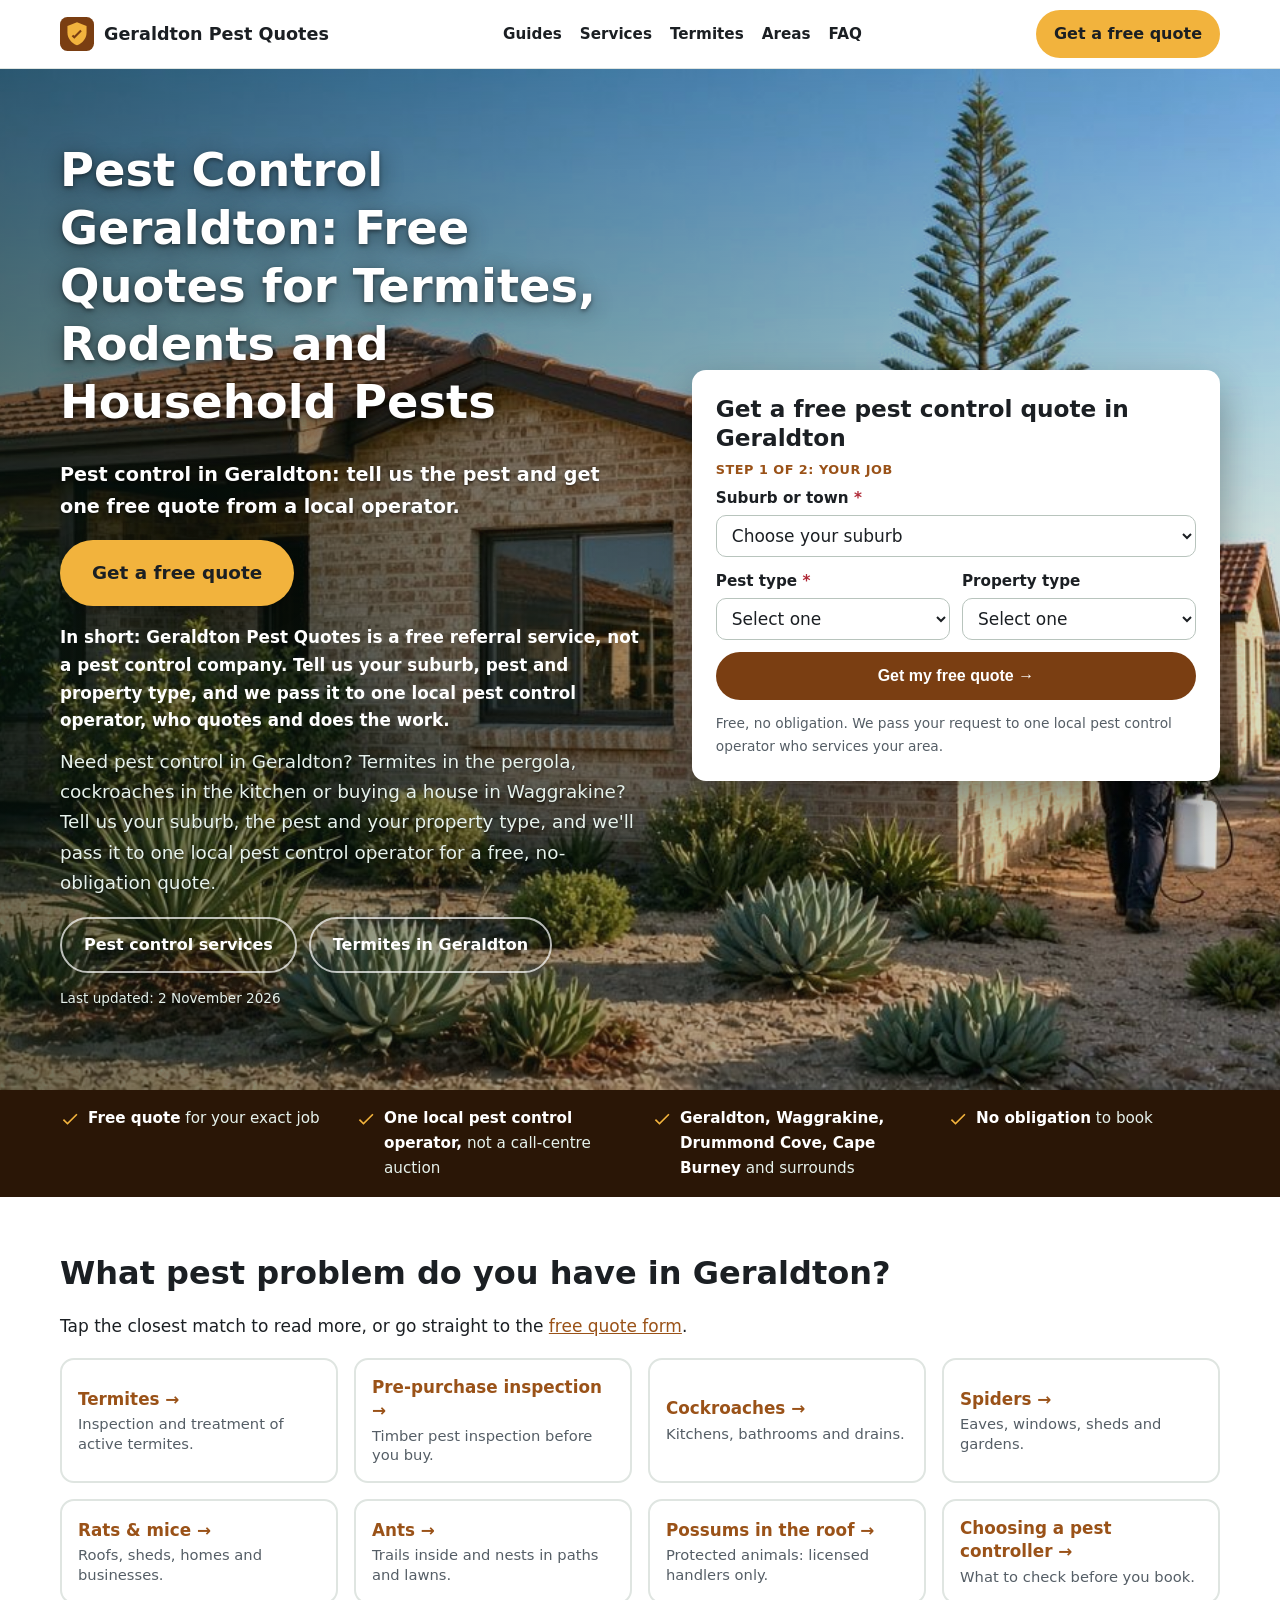
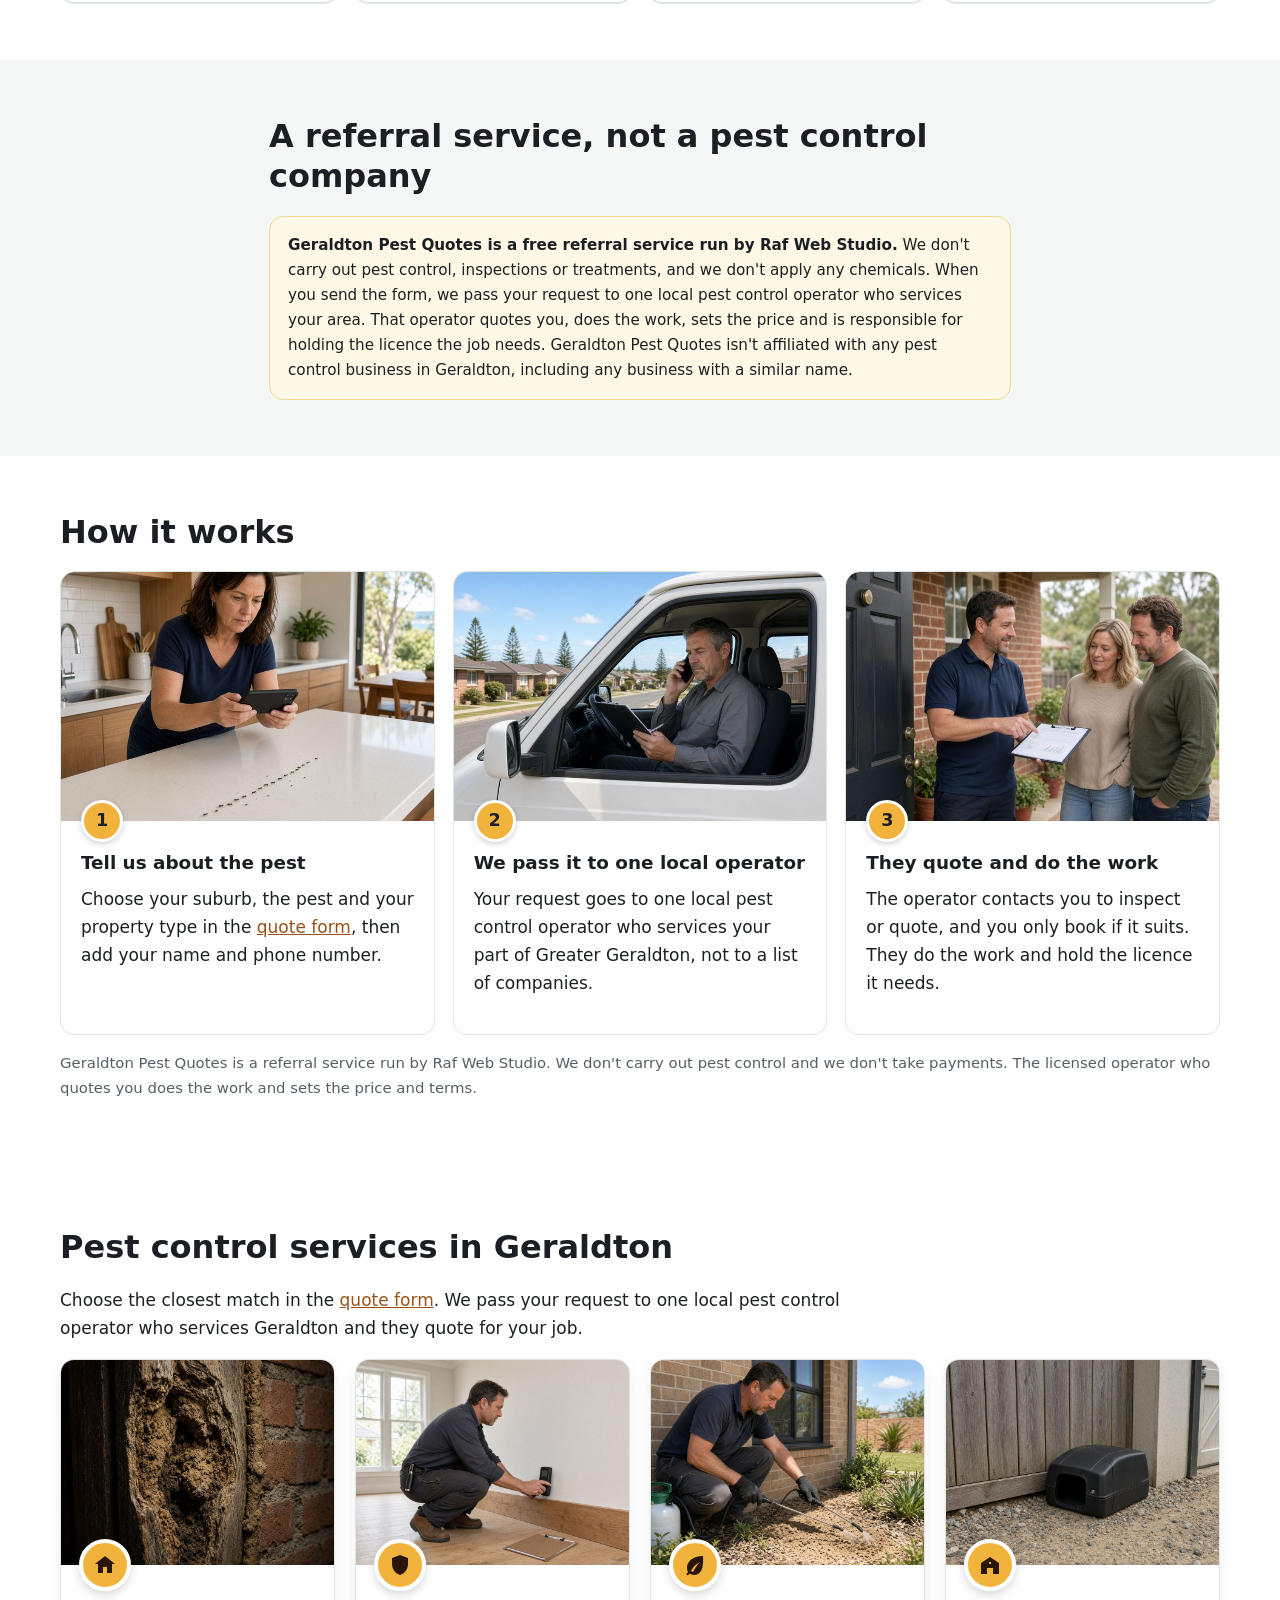
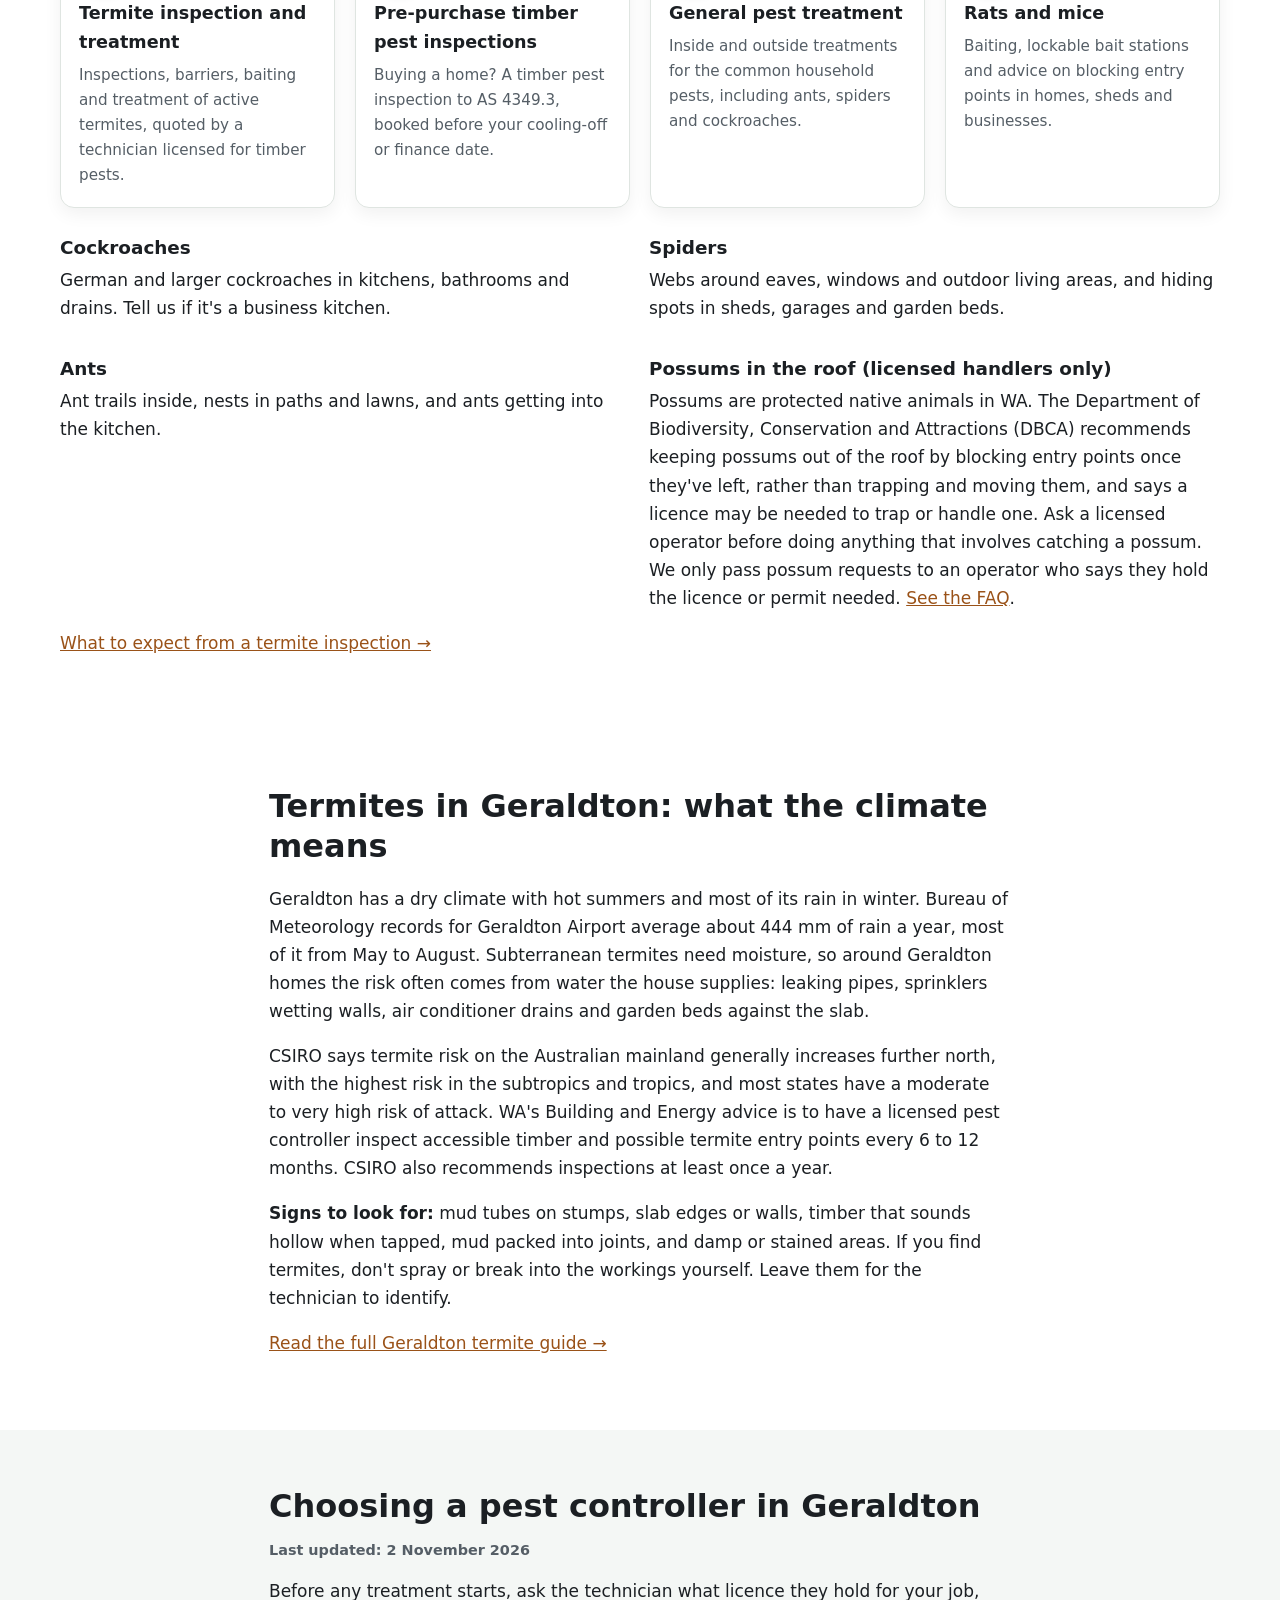
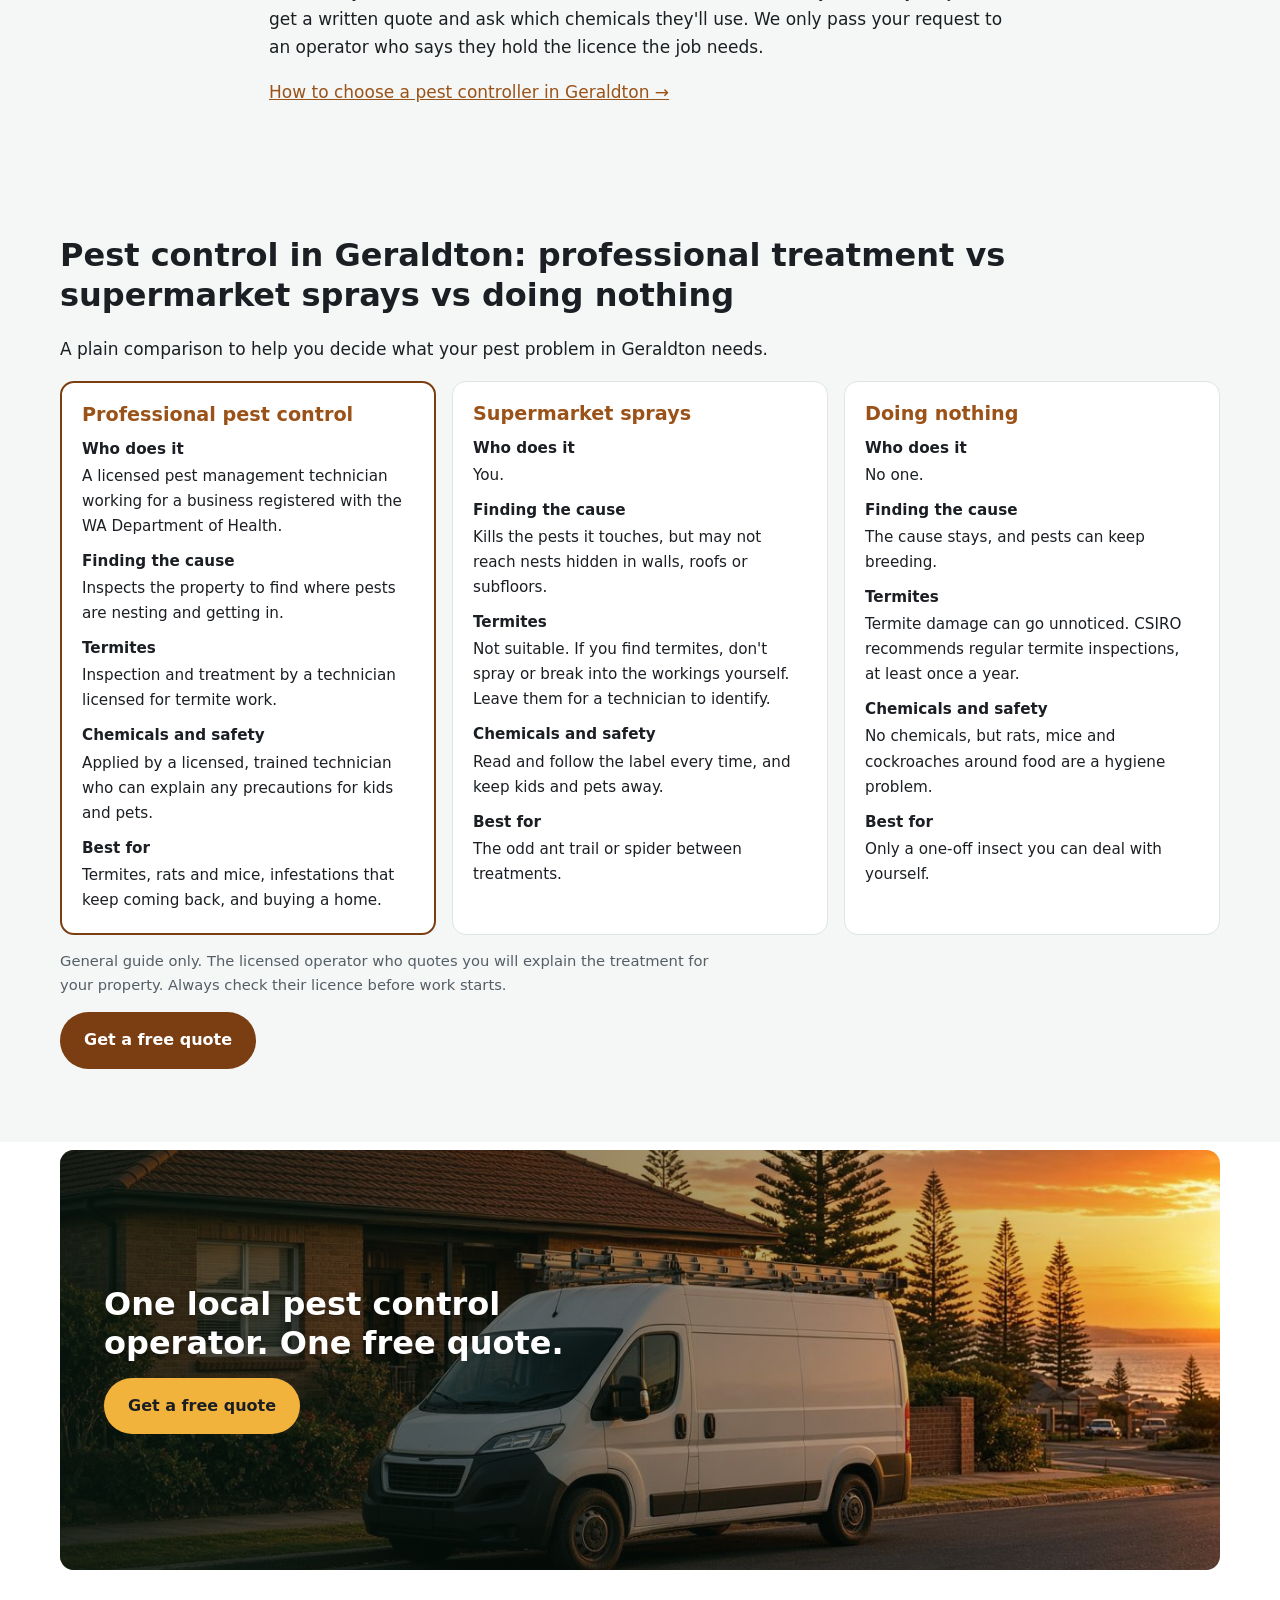
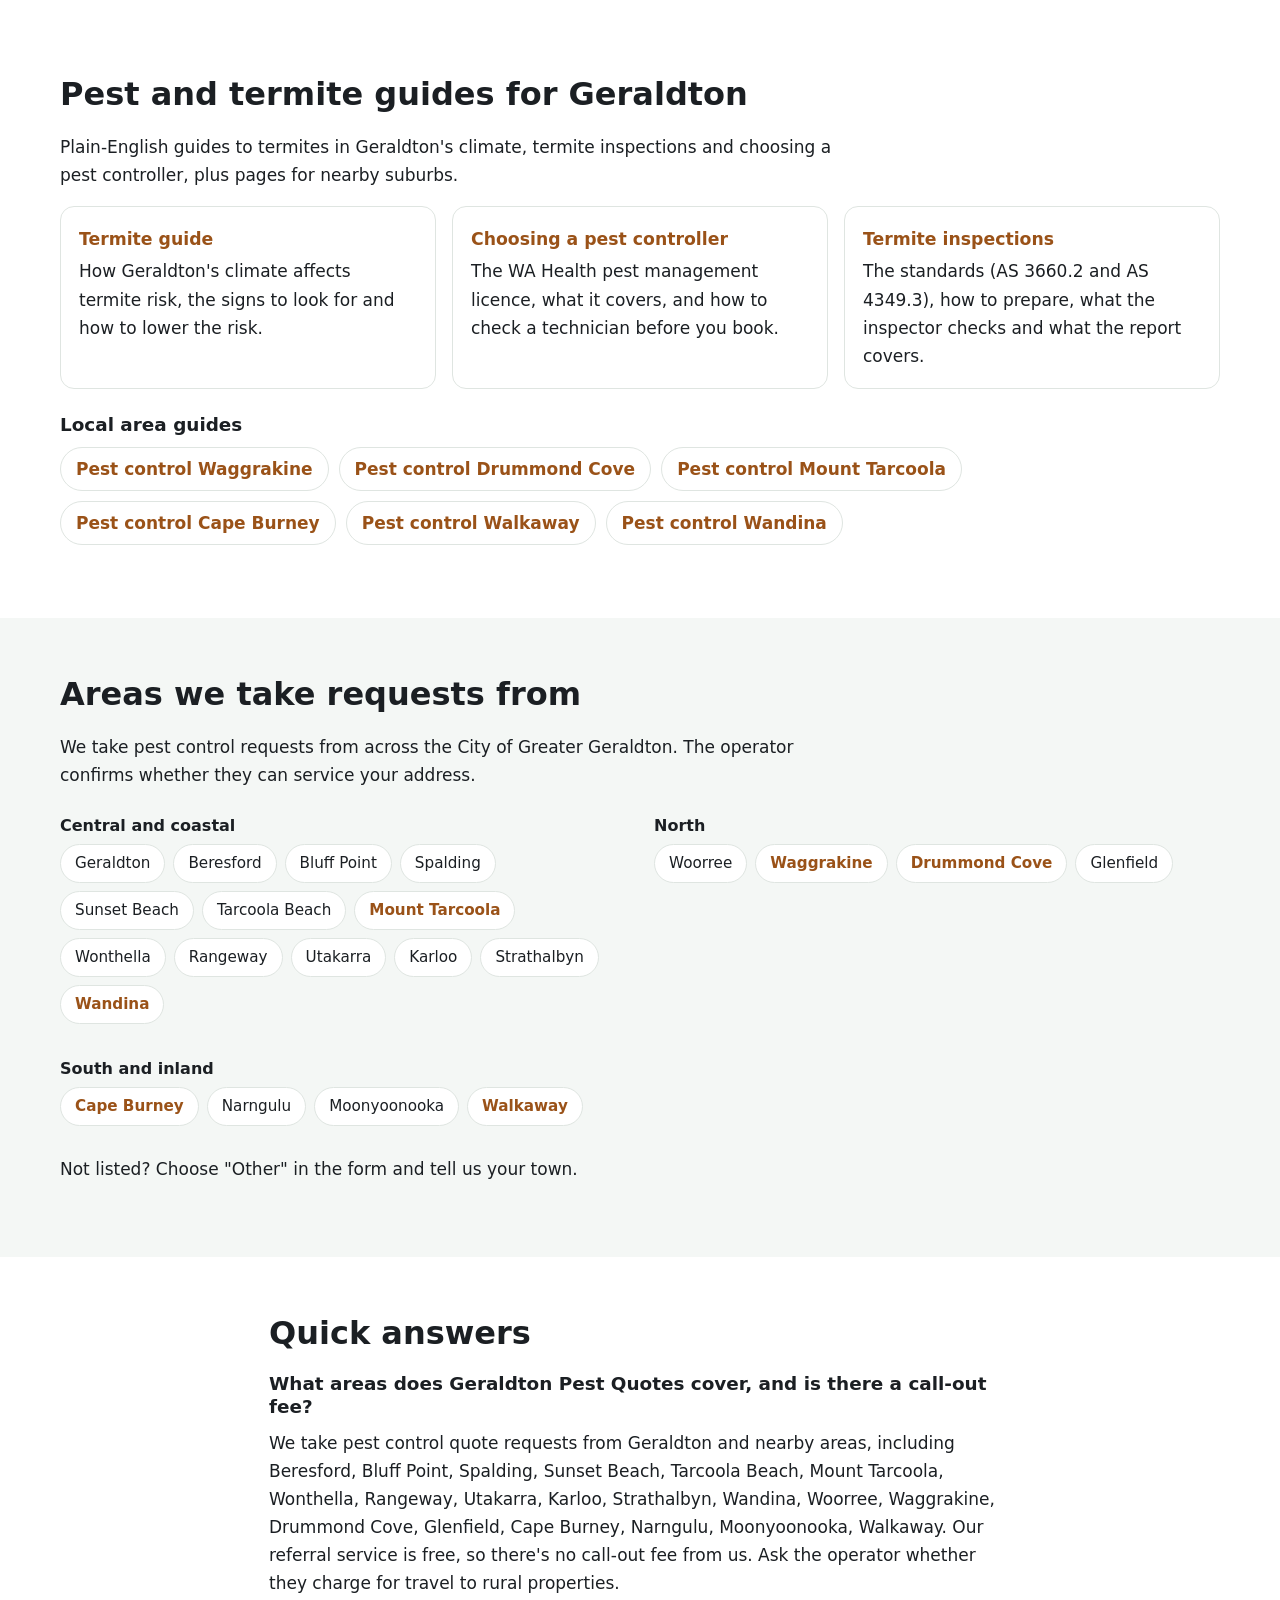
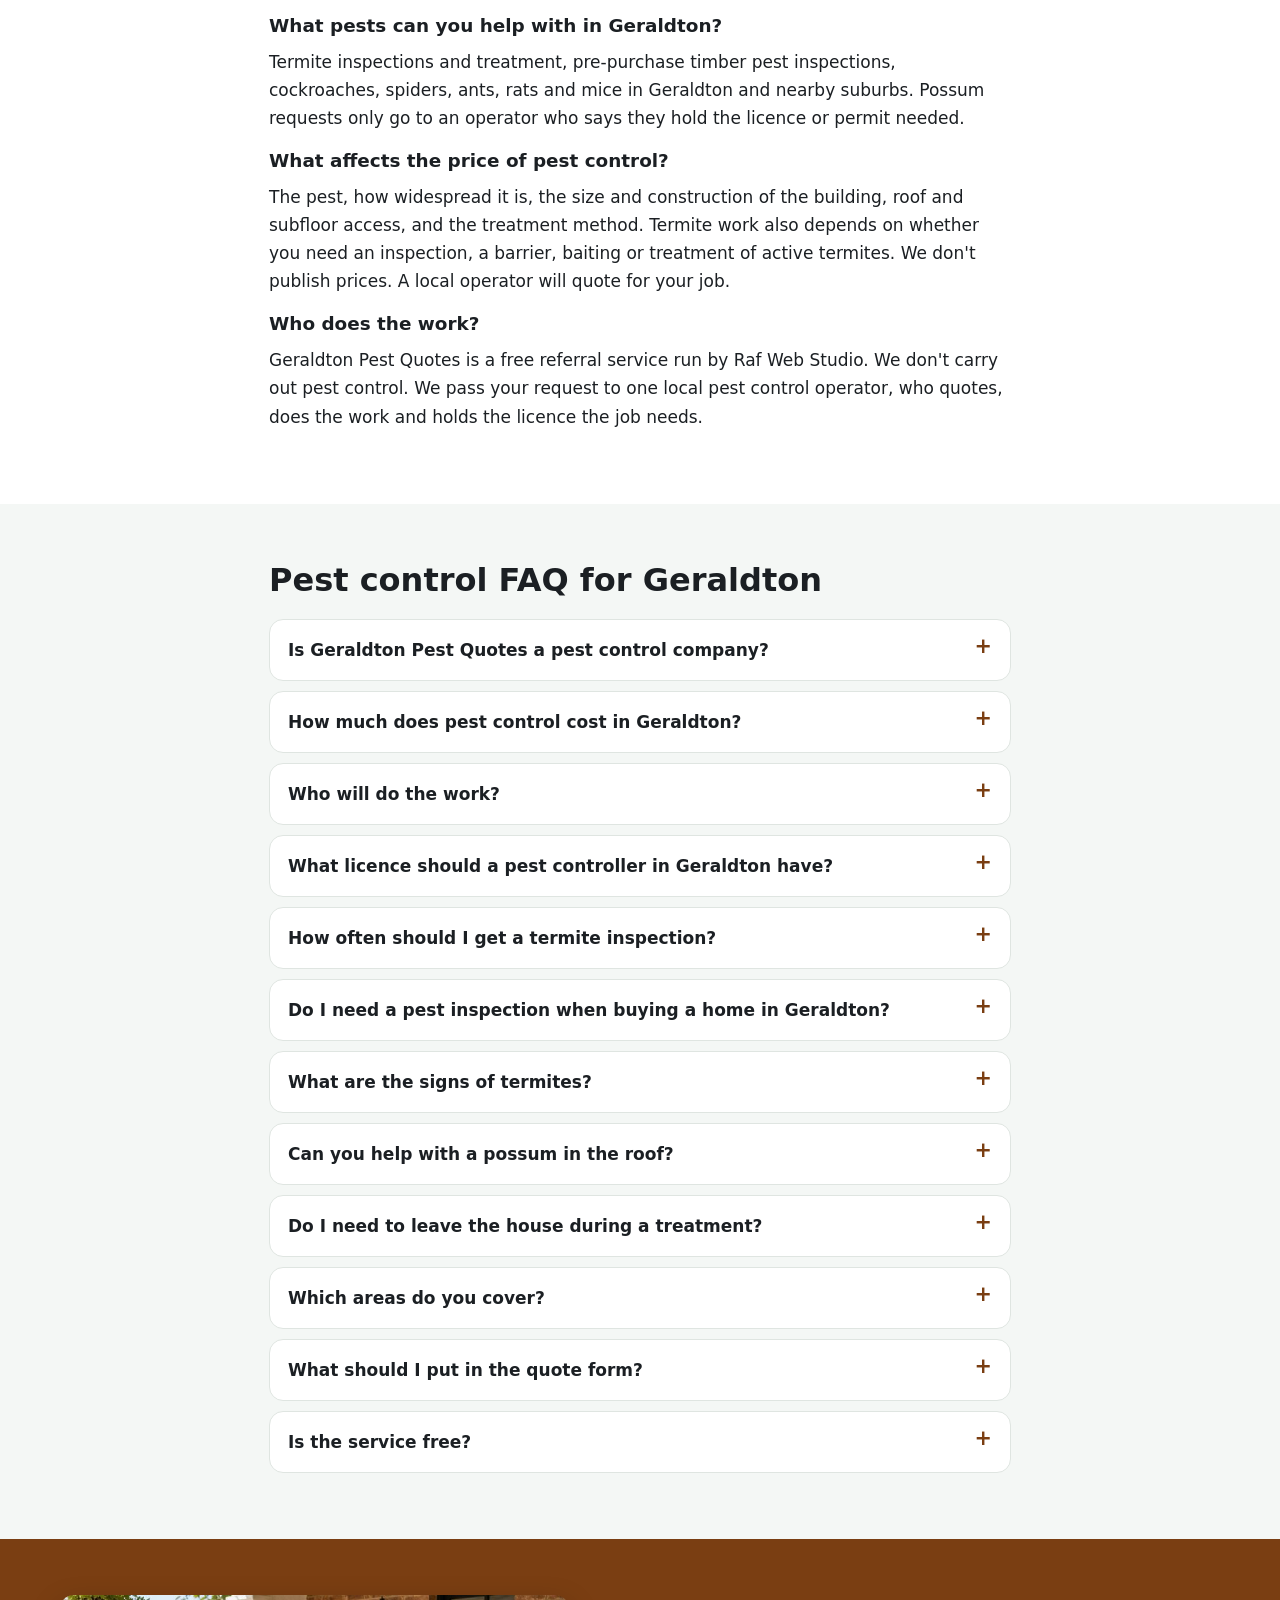
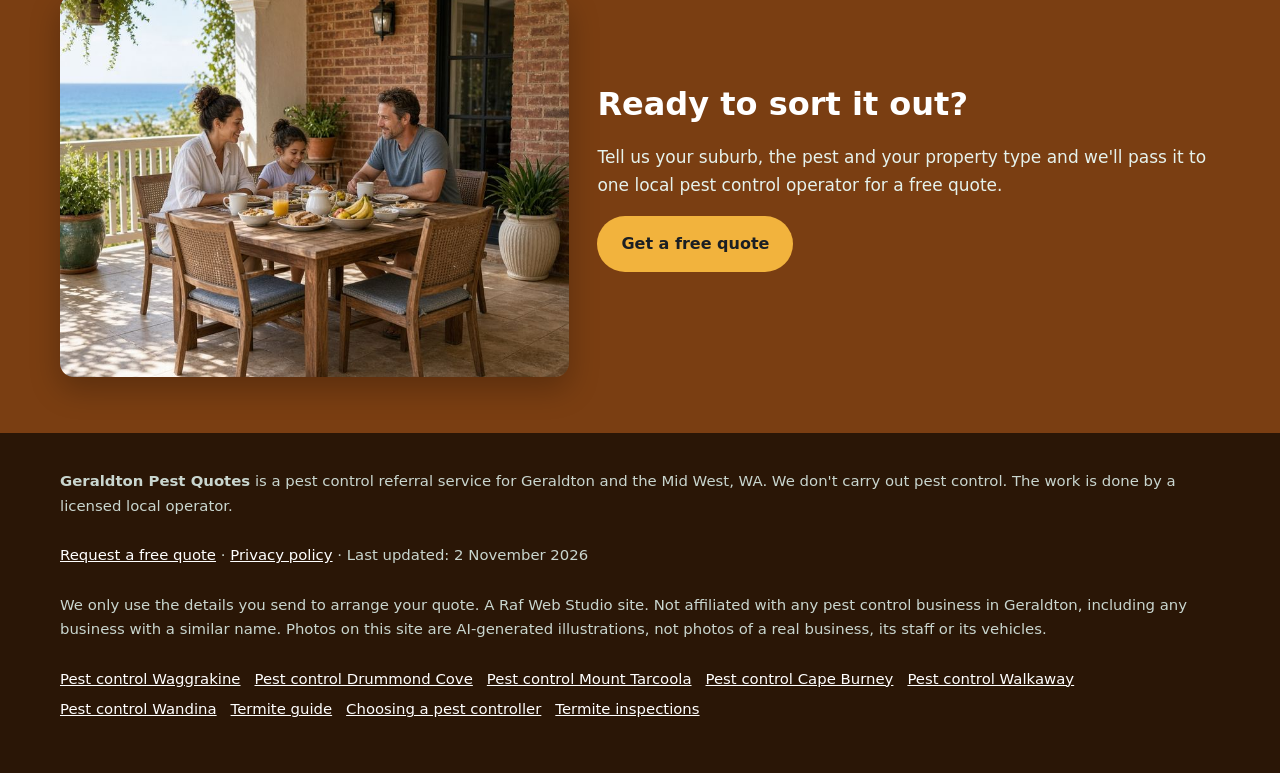
==== commit 9e3f5c4a: "SEO batch 4: target 'Pest Control Geraldton' (title, H1, lead, meta), tone down licensing wording, l" ====
--- a/index.html
+++ b/index.html
@@ -4,16 +4,16 @@
 <meta charset="utf-8">
 <meta name="google-site-verification" content="bmUhPWseTPfDYmcLHDGrtQA1EwL-EaUg-mz35GSPptg" />
 <meta name="viewport" content="width=device-width, initial-scale=1">
-<title>Pest Control Geraldton | Free Pest &amp; Termite Quotes, Geraldton WA</title>
-<meta name="description" content="Pest control and termite inspection quotes in Geraldton, Waggrakine, Drummond Cove, Mount Tarcoola and Cape Burney. A free referral service: one licensed local operator quotes for your job.">
+<title>Pest Control Geraldton WA | Termite Inspections &amp; Pest Treatment Quotes</title>
+<meta name="description" content="Pest control in Geraldton and nearby suburbs: termites, cockroaches, spiders, ants, rats and mice. Tell us the pest and get one free quote from a local operator.">
 <link rel="canonical" href="https://geraldtonpestcontrol.com/">
 <link rel="icon" href="favicon.svg" type="image/svg+xml">
 <meta name="theme-color" content="#7a3e12">
 <meta property="og:type" content="website">
 <meta property="og:locale" content="en_AU">
 <meta property="og:site_name" content="Geraldton Pest Quotes">
-<meta property="og:title" content="Pest Control Geraldton | Free Pest &amp; Termite Quotes, Geraldton WA">
-<meta property="og:description" content="Free pest control and termite inspection quotes in Geraldton, from one licensed local operator.">
+<meta property="og:title" content="Pest Control Geraldton WA | Termite Inspections &amp; Pest Treatment Quotes">
+<meta property="og:description" content="Pest control in Geraldton: termites, cockroaches, spiders, ants, rats and mice. One free quote from a local operator.">
 <meta property="og:url" content="https://geraldtonpestcontrol.com/">
 <meta property="og:image" content="https://geraldtonpestcontrol.com/img/hero.jpg">
 <meta name="twitter:card" content="summary_large_image">
@@ -36,10 +36,10 @@
  "@type": "WebPage",
  "@id": "https://geraldtonpestcontrol.com/#webpage",
  "url": "https://geraldtonpestcontrol.com/",
- "name": "Pest Control Geraldton | Free Pest & Termite Quotes, Geraldton WA",
- "description": "Pest control and termite inspection quotes in Geraldton, Waggrakine, Drummond Cove, Mount Tarcoola and Cape Burney. A free referral service: one licensed local operator quotes for your job.",
+ "name": "Pest Control Geraldton WA | Termite Inspections & Pest Treatment Quotes",
+ "description": "Pest control in Geraldton and nearby suburbs: termites, cockroaches, spiders, ants, rats and mice. Tell us the pest and get one free quote from a local operator.",
  "inLanguage": "en-AU",
- "dateModified": "2026-10-29",
+ "dateModified": "2026-11-02",
  "isPartOf": {
   "@id": "https://geraldtonpestcontrol.com/#website"
  },
@@ -55,7 +55,7 @@
  "@id": "https://geraldtonpestcontrol.com/#business",
  "name": "Geraldton Pest Quotes",
  "url": "https://geraldtonpestcontrol.com/",
- "description": "Pest control and termite inspection quotes in Geraldton, Waggrakine, Drummond Cove, Mount Tarcoola and Cape Burney. A free referral service: one licensed local operator quotes for your job. A free referral service run by Raf Web Studio. It doesn't carry out pest control; one licensed local operator quotes and does the work.",
+ "description": "Pest control in Geraldton and nearby suburbs: termites, cockroaches, spiders, ants, rats and mice. Tell us the pest and get one free quote from a local operator. A free referral service run by Raf Web Studio. It doesn't carry out pest control; one licensed local operator quotes and does the work.",
  "image": "https://geraldtonpestcontrol.com/img/hero.jpg",
  "areaServed": [
   {
@@ -168,7 +168,7 @@
  "name": "Geraldton Pest Quotes",
  "url": "https://geraldtonpestcontrol.com/",
  "inLanguage": "en-AU",
- "dateModified": "2026-10-29"
+ "dateModified": "2026-11-02"
 }
 </script>
 <script type="application/ld+json">
@@ -285,7 +285,7 @@
    "name": "Is Geraldton Pest Quotes a pest control company?",
    "acceptedAnswer": {
     "@type": "Answer",
-    "text": "No. Geraldton Pest Quotes is a free referral service run by Raf Web Studio. We don't do pest control ourselves. We pass your request to one licensed local pest management operator, who quotes and does the work."
+    "text": "No. Geraldton Pest Quotes is a free referral service run by Raf Web Studio. We don't do pest control ourselves. We pass your request to one local pest control operator, who quotes and does the work."
    }
   },
   {
@@ -301,7 +301,7 @@
    "name": "Who will do the work?",
    "acceptedAnswer": {
     "@type": "Answer",
-    "text": "One licensed local pest management operator who services your suburb. They contact you, quote, carry out the inspection or treatment and set their own terms. You only book if the quote suits."
+    "text": "One local pest control operator who services your suburb. They contact you, quote, carry out the inspection or treatment and set their own terms. You only book if the quote suits."
    }
   },
   {
@@ -386,10 +386,10 @@
   },
   {
    "@type": "Question",
-   "name": "Does a pest controller need a licence?",
-   "acceptedAnswer": {
-    "@type": "Answer",
-    "text": "In Western Australia, pest management businesses must be registered with the Department of Health, and treatments must be carried out by a licensed pest management technician under the Health (Pesticides) Regulations 2011. The technician's licence card lists endorsements, such as Commercial Domestic Pests or Termites and Timber pests, that show what they can treat."
+   "name": "What pests can you help with in Geraldton?",
+   "acceptedAnswer": {
+    "@type": "Answer",
+    "text": "Termite inspections and treatment, pre-purchase timber pest inspections, cockroaches, spiders, ants, rats and mice in Geraldton and nearby suburbs. Possum requests only go to an operator who says they hold the licence or permit needed."
    }
   },
   {
@@ -405,7 +405,7 @@
    "name": "Who does the work?",
    "acceptedAnswer": {
     "@type": "Answer",
-    "text": "Geraldton Pest Quotes is a free referral service run by Raf Web Studio. We don't carry out pest control. We pass your request to one licensed local pest management operator, who quotes, does the work and holds the licence the job needs."
+    "text": "Geraldton Pest Quotes is a free referral service run by Raf Web Studio. We don't carry out pest control. We pass your request to one local pest control operator, who quotes, does the work and holds the licence the job needs."
    }
   }
  ]
@@ -445,7 +445,7 @@
       Geraldton Pest Quotes
     </a>
     <nav class="nav" aria-label="Main">
-      <a href="#guides">Guides</a>      <a href="#services">Services</a><a href="#termites">Termites</a><a href="#licensing">Licensing</a><a href="#areas">Areas</a><a href="#faq">FAQ</a>
+      <a href="#guides">Guides</a>      <a href="#services">Services</a><a href="#termites">Termites</a><a href="#areas">Areas</a><a href="#faq">FAQ</a>
     </nav>
     <a class="btn btn-call header-call" href="#quote">Get a free quote</a>
   </div>
@@ -459,12 +459,13 @@
   </picture>
   <div class="wrap hero-grid">
     <div class="hero-copy">
-      <h1 id="h1">Pest Control Geraldton: Free Quotes from a Licensed Local Operator</h1><!--h3:hero-->
-      <p class="h3-tag">Pest control in Geraldton: one free quote from a licensed local operator.</p>
-      <p class="h3-cta"><a class="btn btn-call btn-xl" href="#quote">Get a free quote</a></p><!--/h3:hero-->      <p class="summary">In short: Geraldton Pest Quotes is a free referral service, not a pest control company. Tell us your suburb, pest and property type, and we pass it to one licensed local pest management operator, who quotes and does the work.</p>
-      <p class="lead">Termites in the pergola, cockroaches in the kitchen or buying a house in Waggrakine? Tell us your suburb, the pest and your property type, and we'll pass it to one licensed local pest management operator for a free, no-obligation quote.</p>
-      <div class="ctas"><a class="btn btn-ghost" href="#termites">Termites in Geraldton</a><a class="btn btn-ghost" href="#licensing">WA licensing</a></div>
-      <p class="updated">Last updated: 29 October 2026</p>
+      <h1 id="h1">Pest Control Geraldton: Free Quotes for Termites, Rodents and Household Pests</h1><!--h3:hero-->
+      <p class="h3-tag">Pest control in Geraldton: tell us the pest and get one free quote from a local operator.</p>
+      <p class="h3-cta"><a class="btn btn-call btn-xl" href="#quote">Get a free quote</a></p><!--/h3:hero-->
+      <p class="summary">In short: Geraldton Pest Quotes is a free referral service, not a pest control company. Tell us your suburb, pest and property type, and we pass it to one local pest control operator, who quotes and does the work.</p>
+      <p class="lead">Need pest control in Geraldton? Termites in the pergola, cockroaches in the kitchen or buying a house in Waggrakine? Tell us your suburb, the pest and your property type, and we'll pass it to one local pest control operator for a free, no-obligation quote.</p>
+      <div class="ctas"><a class="btn btn-ghost" href="#services">Pest control services</a><a class="btn btn-ghost" href="#termites">Termites in Geraldton</a></div>
+      <p class="updated">Last updated: 2 November 2026</p>
     </div>
     <div class="hero-form-card" id="quote">
       <h2 id="quote-h">Get a free pest control quote in Geraldton</h2>
@@ -485,7 +486,7 @@
           <div><label for="property">Property type</label>
             <select id="property" name="property_type"><option value="Not stated">Select one</option><option>House</option><option>Unit or townhouse</option><option>Rental (tenant or landlord)</option><option>Home I'm buying</option><option>Business or commercial</option><option>Farm or rural property</option></select></div>
           <div class="full js-only"><button class="btn btn-primary btn-block" type="button" id="to-step-2">Get my free quote →</button></div>
-          <p class="microcopy full">Free, no obligation. We pass your request to one local licensed pest management operator who services your area.</p>
+          <p class="microcopy full">Free, no obligation. We pass your request to one local pest control operator who services your area.</p>
           <p class="form-error full" id="step1-error" role="alert" hidden>Please choose your suburb and pest type.</p>
         </fieldset>
         <fieldset class="step step-2" id="step-2">
@@ -495,7 +496,7 @@
           <div><label for="email">Email</label><input id="email" name="email" type="email" autocomplete="email"></div>
           <div><label for="date">Preferred date</label><input id="date" name="preferred_date" type="date"></div>
           <div class="full"><label for="message">Anything else?</label><textarea id="message" name="message" rows="2" placeholder="e.g. mud tubes on the patio post, slab home, 1990s brick, want an inspection"></textarea></div>
-          <p class="consent full">By sending this form you agree we can share your details with one local licensed pest management operator so they can quote for your job. See our <a href="privacy.html">privacy policy</a>.</p>
+          <p class="consent full">By sending this form you agree we can share your details with one local pest control operator so they can quote for your job. See our <a href="privacy.html">privacy policy</a>.</p>
           <div class="full step2-actions"><button class="btn btn-primary" type="submit">Send my quote request</button><button class="btn-link js-only" type="button" id="back-1">← Back</button></div>
         </fieldset>
       </form>
@@ -503,21 +504,21 @@
   </div>
 </section>
 <section class="trust" aria-label="Why use this service">
-  <ul class="wrap trust-list"><li><svg viewBox="0 0 24 24" aria-hidden="true"><path fill="currentColor" d="M9 16.2 4.8 12l-1.4 1.4L9 19 21 7l-1.4-1.4z"/></svg><span><strong>Free quote</strong> for your exact job</span></li><li><svg viewBox="0 0 24 24" aria-hidden="true"><path fill="currentColor" d="M9 16.2 4.8 12l-1.4 1.4L9 19 21 7l-1.4-1.4z"/></svg><span><strong>One licensed local operator,</strong> not a call-centre auction</span></li><li><svg viewBox="0 0 24 24" aria-hidden="true"><path fill="currentColor" d="M9 16.2 4.8 12l-1.4 1.4L9 19 21 7l-1.4-1.4z"/></svg><span><strong>Geraldton, Waggrakine, Drummond Cove, Cape Burney</strong> and surrounds</span></li><li><svg viewBox="0 0 24 24" aria-hidden="true"><path fill="currentColor" d="M9 16.2 4.8 12l-1.4 1.4L9 19 21 7l-1.4-1.4z"/></svg><span><strong>No obligation</strong> to book</span></li></ul>
+  <ul class="wrap trust-list"><li><svg viewBox="0 0 24 24" aria-hidden="true"><path fill="currentColor" d="M9 16.2 4.8 12l-1.4 1.4L9 19 21 7l-1.4-1.4z"/></svg><span><strong>Free quote</strong> for your exact job</span></li><li><svg viewBox="0 0 24 24" aria-hidden="true"><path fill="currentColor" d="M9 16.2 4.8 12l-1.4 1.4L9 19 21 7l-1.4-1.4z"/></svg><span><strong>One local pest control operator,</strong> not a call-centre auction</span></li><li><svg viewBox="0 0 24 24" aria-hidden="true"><path fill="currentColor" d="M9 16.2 4.8 12l-1.4 1.4L9 19 21 7l-1.4-1.4z"/></svg><span><strong>Geraldton, Waggrakine, Drummond Cove, Cape Burney</strong> and surrounds</span></li><li><svg viewBox="0 0 24 24" aria-hidden="true"><path fill="currentColor" d="M9 16.2 4.8 12l-1.4 1.4L9 19 21 7l-1.4-1.4z"/></svg><span><strong>No obligation</strong> to book</span></li></ul>
 </section>
 <!--h3:need-->
 <section id="need" aria-labelledby="need-h">
   <div class="wrap">
     <h2 id="need-h">What pest problem do you have in Geraldton?</h2>
     <p class="intro">Tap the closest match to read more, or go straight to the <a href="#quote">free quote form</a>.</p>
-    <div class="need-grid"><a href="/termites-geraldton/"><strong>Termites</strong><span>Inspection and treatment of active termites.</span></a><a href="/termite-inspection/"><strong>Pre-purchase inspection</strong><span>Timber pest inspection before you buy.</span></a><a href="#quote"><strong>Cockroaches</strong><span>Kitchens, bathrooms and drains.</span></a><a href="#quote"><strong>Spiders</strong><span>Eaves, windows, sheds and gardens.</span></a><a href="#quote"><strong>Rats &amp; mice</strong><span>Roofs, sheds, homes and businesses.</span></a><a href="#quote"><strong>Ants</strong><span>Trails inside and nests in paths and lawns.</span></a><a href="#services"><strong>Possums in the roof</strong><span>Protected animals: licensed handlers only.</span></a><a href="/pest-control-licence-wa/"><strong>Check a pest licence</strong><span>What licence the technician should hold.</span></a></div>
+    <div class="need-grid"><a href="/termites-geraldton/"><strong>Termites</strong><span>Inspection and treatment of active termites.</span></a><a href="/termite-inspection/"><strong>Pre-purchase inspection</strong><span>Timber pest inspection before you buy.</span></a><a href="#quote"><strong>Cockroaches</strong><span>Kitchens, bathrooms and drains.</span></a><a href="#quote"><strong>Spiders</strong><span>Eaves, windows, sheds and gardens.</span></a><a href="#quote"><strong>Rats &amp; mice</strong><span>Roofs, sheds, homes and businesses.</span></a><a href="#quote"><strong>Ants</strong><span>Trails inside and nests in paths and lawns.</span></a><a href="#services"><strong>Possums in the roof</strong><span>Protected animals: licensed handlers only.</span></a><a href="/pest-control-licence-wa/"><strong>Choosing a pest controller</strong><span>What to check before you book.</span></a></div>
   </div>
 </section>
 <!--/h3:need-->
 <section class="alt" id="referral" aria-labelledby="ref-h">
   <div class="wrap intro">
     <h2 id="ref-h">A referral service, not a pest control company</h2>
-    <div class="disclaimer"><p style="margin:0"><strong>Geraldton Pest Quotes is a free referral service run by Raf Web Studio.</strong> We don't carry out pest control, inspections or treatments, and we don't apply any chemicals. When you send the form, we pass your request to one licensed local pest management operator who services your area. That operator quotes you, does the work, sets the price and is responsible for holding the licence the job needs. Geraldton Pest Quotes isn't affiliated with any pest control business in Geraldton, including any business with a similar name.</p></div>
+    <div class="disclaimer"><p style="margin:0"><strong>Geraldton Pest Quotes is a free referral service run by Raf Web Studio.</strong> We don't carry out pest control, inspections or treatments, and we don't apply any chemicals. When you send the form, we pass your request to one local pest control operator who services your area. That operator quotes you, does the work, sets the price and is responsible for holding the licence the job needs. Geraldton Pest Quotes isn't affiliated with any pest control business in Geraldton, including any business with a similar name.</p></div>
   </div>
 </section>
 <section id="how" aria-labelledby="how-h">
@@ -525,7 +526,7 @@
     <h2 id="how-h">How it works</h2>
     <ol class="steps grid grid-3">
       <li class="card step-card"><span class="step-img"><img src="img/step1.jpg" width="700" height="467" loading="lazy" decoding="async" alt="Woman checking her phone next to a line of ants on a kitchen bench"></span><div class="step-body"><span class="step-num">1</span><h3>Tell us about the pest</h3><p>Choose your suburb, the pest and your property type in the <a href="#quote">quote form</a>, then add your name and phone number.</p></div></li>
-      <li class="card step-card"><span class="step-img"><img src="img/step2.jpg" width="700" height="467" loading="lazy" decoding="async" alt="Pest control technician on the phone in a white van in a Geraldton street"></span><div class="step-body"><span class="step-num">2</span><h3>We pass it to one licensed operator</h3><p>Your request goes to one licensed pest management operator who services your part of Greater Geraldton, not to a list of companies.</p></div></li>
+      <li class="card step-card"><span class="step-img"><img src="img/step2.jpg" width="700" height="467" loading="lazy" decoding="async" alt="Pest control technician on the phone in a white van in a Geraldton street"></span><div class="step-body"><span class="step-num">2</span><h3>We pass it to one local operator</h3><p>Your request goes to one local pest control operator who services your part of Greater Geraldton, not to a list of companies.</p></div></li>
       <li class="card step-card"><span class="step-img"><img src="img/step3.jpg" width="700" height="467" loading="lazy" decoding="async" alt="Technician with a clipboard talking to a couple at their front door"></span><div class="step-body"><span class="step-num">3</span><h3>They quote and do the work</h3><p>The operator contacts you to inspect or quote, and you only book if it suits. They do the work and hold the licence it needs.</p></div></li>
       </ol>
     <p class="note">Geraldton Pest Quotes is a referral service run by Raf Web Studio. We don't carry out pest control and we don't take payments. The licensed operator who quotes you does the work and sets the price and terms.</p>
@@ -534,7 +535,7 @@
 <section id="services" aria-labelledby="services-h">
   <div class="wrap">
     <h2 id="services-h">Pest control services in Geraldton</h2>
-    <p class="intro">Choose the closest match in the <a href="#quote">quote form</a>. We pass your request to one licensed local pest management operator who services Geraldton and they quote for your job.</p>
+    <p class="intro">Choose the closest match in the <a href="#quote">quote form</a>. We pass your request to one local pest control operator who services Geraldton and they quote for your job.</p>
     <div class="photo-cards">
       <a class="photo-card" href="/termites-geraldton/">
         <span class="pc-img"><img src="img/card-termite.jpg" width="900" height="675" loading="lazy" decoding="async" alt="Close-up of termite damage in a timber post next to a brick wall"></span>
@@ -568,30 +569,29 @@
 </section>
 <section class="alt" id="licensing" aria-labelledby="lic-h">
   <div class="wrap intro">
-    <h2 id="lic-h">Pest control licensing in Western Australia</h2>
-    <p class="updated-dark">Last updated: 29 October 2026</p>
-    <p>In Western Australia, pest management businesses must be registered with the Department of Health, and treatments must be carried out by a licensed pest management technician under the Health (Pesticides) Regulations 2011. The technician's licence card lists endorsements, such as Commercial Domestic Pests or Termites and Timber pests, that show what they can treat.</p>
-    <p>We only pass your request to an operator who holds the licence the job needs, but always check the licence yourself before work starts.</p>
-    <p><a href="/pest-control-licence-wa/">How to check a pest controller's licence →</a></p>
+    <h2 id="lic-h">Choosing a pest controller in Geraldton</h2>
+    <p class="updated-dark">Last updated: 2 November 2026</p>
+    <p>Before any treatment starts, ask the technician what licence they hold for your job, get a written quote and ask which chemicals they'll use. We only pass your request to an operator who says they hold the licence the job needs.</p>
+    <p><a href="/pest-control-licence-wa/">How to choose a pest controller in Geraldton →</a></p>
   </div>
 </section>
 <!--h3:compare-->
 <section class="alt" id="compare" aria-labelledby="compare-h">
   <div class="wrap">
-    <h2 id="compare-h">Licensed pest treatment vs supermarket sprays vs doing nothing</h2>
+    <h2 id="compare-h">Pest control in Geraldton: professional treatment vs supermarket sprays vs doing nothing</h2>
     <p class="intro">A plain comparison to help you decide what your pest problem in Geraldton needs.</p>
-    <div class="cmp"><article class="cmp-main"><h3>Licensed pest treatment</h3><dl><dt>Who does it</dt><dd>A licensed pest management technician working for a business registered with the WA Department of Health.</dd><dt>Finding the cause</dt><dd>Inspects the property to find where pests are nesting and getting in.</dd><dt>Termites</dt><dd>Inspection and treatment by a technician licensed for termite work.</dd><dt>Chemicals and safety</dt><dd>Applied by a licensed, trained technician who can explain any precautions for kids and pets.</dd><dt>Best for</dt><dd>Termites, rats and mice, infestations that keep coming back, and buying a home.</dd></dl></article><article><h3>Supermarket sprays</h3><dl><dt>Who does it</dt><dd>You.</dd><dt>Finding the cause</dt><dd>Kills the pests it touches, but may not reach nests hidden in walls, roofs or subfloors.</dd><dt>Termites</dt><dd>Not suitable. If you find termites, don't spray or break into the workings yourself. Leave them for a technician to identify.</dd><dt>Chemicals and safety</dt><dd>Read and follow the label every time, and keep kids and pets away.</dd><dt>Best for</dt><dd>The odd ant trail or spider between treatments.</dd></dl></article><article><h3>Doing nothing</h3><dl><dt>Who does it</dt><dd>No one.</dd><dt>Finding the cause</dt><dd>The cause stays, and pests can keep breeding.</dd><dt>Termites</dt><dd>Termite damage can go unnoticed. CSIRO recommends regular termite inspections, at least once a year.</dd><dt>Chemicals and safety</dt><dd>No chemicals, but rats, mice and cockroaches around food are a hygiene problem.</dd><dt>Best for</dt><dd>Only a one-off insect you can deal with yourself.</dd></dl></article></div>
+    <div class="cmp"><article class="cmp-main"><h3>Professional pest control</h3><dl><dt>Who does it</dt><dd>A licensed pest management technician working for a business registered with the WA Department of Health.</dd><dt>Finding the cause</dt><dd>Inspects the property to find where pests are nesting and getting in.</dd><dt>Termites</dt><dd>Inspection and treatment by a technician licensed for termite work.</dd><dt>Chemicals and safety</dt><dd>Applied by a licensed, trained technician who can explain any precautions for kids and pets.</dd><dt>Best for</dt><dd>Termites, rats and mice, infestations that keep coming back, and buying a home.</dd></dl></article><article><h3>Supermarket sprays</h3><dl><dt>Who does it</dt><dd>You.</dd><dt>Finding the cause</dt><dd>Kills the pests it touches, but may not reach nests hidden in walls, roofs or subfloors.</dd><dt>Termites</dt><dd>Not suitable. If you find termites, don't spray or break into the workings yourself. Leave them for a technician to identify.</dd><dt>Chemicals and safety</dt><dd>Read and follow the label every time, and keep kids and pets away.</dd><dt>Best for</dt><dd>The odd ant trail or spider between treatments.</dd></dl></article><article><h3>Doing nothing</h3><dl><dt>Who does it</dt><dd>No one.</dd><dt>Finding the cause</dt><dd>The cause stays, and pests can keep breeding.</dd><dt>Termites</dt><dd>Termite damage can go unnoticed. CSIRO recommends regular termite inspections, at least once a year.</dd><dt>Chemicals and safety</dt><dd>No chemicals, but rats, mice and cockroaches around food are a hygiene problem.</dd><dt>Best for</dt><dd>Only a one-off insect you can deal with yourself.</dd></dl></article></div>
     <p class="cmp-note">General guide only. The licensed operator who quotes you will explain the treatment for your property. Always check their licence before work starts.</p>
     <p><a class="btn btn-primary" href="#quote">Get a free quote</a></p>
   </div>
 </section>
 <!--/h3:compare-->
-<section class="band-wrap" aria-label="One licensed local operator. One free quote.">
+<section class="band-wrap" aria-label="One local pest control operator. One free quote.">
   <div class="wrap">
     <div class="truck-band">
       <img src="img/band.jpg" width="1280" height="720" loading="lazy" decoding="async" alt="Plain white van parked outside a brick home at sunset">
       <div class="band-text">
-        <p class="band-line">One licensed local operator. One free quote.</p>
+        <p class="band-line">One local pest control operator. One free quote.</p>
         <a class="btn btn-call" href="#quote">Get a free quote</a>
       </div>
     </div>
@@ -600,10 +600,10 @@
 <section id="guides" aria-labelledby="guides-h">
   <div class="wrap">
     <h2 id="guides-h">Pest and termite guides for Geraldton</h2>
-    <p class="intro">Plain-English guides to termites in Geraldton's climate, termite inspections and WA licensing, plus pages for nearby suburbs.</p>
-    <div class="guide-cards"><a href="/termites-geraldton/"><strong>Termite guide</strong>How Geraldton&#x27;s climate affects termite risk, the signs to look for and how to lower the risk.</a><a href="/pest-control-licence-wa/"><strong>WA licensing</strong>The WA Health pest management licence, what it covers, and how to check a technician before you book.</a><a href="/termite-inspection/"><strong>Termite inspections</strong>The standards (AS 3660.2 and AS 4349.3), how to prepare, what the inspector checks and what the report covers.</a></div>
+    <p class="intro">Plain-English guides to termites in Geraldton's climate, termite inspections and choosing a pest controller, plus pages for nearby suburbs.</p>
+    <div class="guide-cards"><a href="/termites-geraldton/"><strong>Termite guide</strong>How Geraldton&#x27;s climate affects termite risk, the signs to look for and how to lower the risk.</a><a href="/pest-control-licence-wa/"><strong>Choosing a pest controller</strong>The WA Health pest management licence, what it covers, and how to check a technician before you book.</a><a href="/termite-inspection/"><strong>Termite inspections</strong>The standards (AS 3660.2 and AS 4349.3), how to prepare, what the inspector checks and what the report covers.</a></div>
     <h3 style="margin-top:24px">Local area guides</h3>
-    <ul class="link-list"><li><a href="/pest-control-waggrakine/">Pest control Waggrakine</a></li><li><a href="/pest-control-drummond-cove/">Pest control Drummond Cove</a></li><li><a href="/pest-control-mount-tarcoola/">Pest control Mount Tarcoola</a></li><li><a href="/pest-control-cape-burney/">Pest control Cape Burney</a></li><li><a href="/pest-control-walkaway/">Pest control Walkaway</a></li></ul>
+    <ul class="link-list"><li><a href="/pest-control-waggrakine/">Pest control Waggrakine</a></li><li><a href="/pest-control-drummond-cove/">Pest control Drummond Cove</a></li><li><a href="/pest-control-mount-tarcoola/">Pest control Mount Tarcoola</a></li><li><a href="/pest-control-cape-burney/">Pest control Cape Burney</a></li><li><a href="/pest-control-walkaway/">Pest control Walkaway</a></li><li><a href="/pest-control-wandina/">Pest control Wandina</a></li></ul>
   </div>
 </section>
 
@@ -611,7 +611,7 @@
   <div class="wrap">
     <h2 id="areas-h">Areas we take requests from</h2>
     <p class="intro">We take pest control requests from across the City of Greater Geraldton. The operator confirms whether they can service your address.</p>
-    <div class="area-groups"><div class="area-group"><h3>Central and coastal</h3><ul class="areas"><li>Geraldton</li><li>Beresford</li><li>Bluff Point</li><li>Spalding</li><li>Sunset Beach</li><li>Tarcoola Beach</li><li><a href="/pest-control-mount-tarcoola/">Mount Tarcoola</a></li><li>Wonthella</li><li>Rangeway</li><li>Utakarra</li><li>Karloo</li><li>Strathalbyn</li><li>Wandina</li></ul></div><div class="area-group"><h3>North</h3><ul class="areas"><li>Woorree</li><li><a href="/pest-control-waggrakine/">Waggrakine</a></li><li><a href="/pest-control-drummond-cove/">Drummond Cove</a></li><li>Glenfield</li></ul></div><div class="area-group"><h3>South and inland</h3><ul class="areas"><li><a href="/pest-control-cape-burney/">Cape Burney</a></li><li>Narngulu</li><li>Moonyoonooka</li><li><a href="/pest-control-walkaway/">Walkaway</a></li></ul></div></div>
+    <div class="area-groups"><div class="area-group"><h3>Central and coastal</h3><ul class="areas"><li>Geraldton</li><li>Beresford</li><li>Bluff Point</li><li>Spalding</li><li>Sunset Beach</li><li>Tarcoola Beach</li><li><a href="/pest-control-mount-tarcoola/">Mount Tarcoola</a></li><li>Wonthella</li><li>Rangeway</li><li>Utakarra</li><li>Karloo</li><li>Strathalbyn</li><li><a href="/pest-control-wandina/">Wandina</a></li></ul></div><div class="area-group"><h3>North</h3><ul class="areas"><li>Woorree</li><li><a href="/pest-control-waggrakine/">Waggrakine</a></li><li><a href="/pest-control-drummond-cove/">Drummond Cove</a></li><li>Glenfield</li></ul></div><div class="area-group"><h3>South and inland</h3><ul class="areas"><li><a href="/pest-control-cape-burney/">Cape Burney</a></li><li>Narngulu</li><li>Moonyoonooka</li><li><a href="/pest-control-walkaway/">Walkaway</a></li></ul></div></div>
     <p class="intro">Not listed? Choose "Other" in the form and tell us your town.</p>
   </div>
 </section>
@@ -621,21 +621,21 @@
     <h2 id="answers-h">Quick answers</h2>
     <h3>What areas does Geraldton Pest Quotes cover, and is there a call-out fee?</h3>
     <p>We take pest control quote requests from Geraldton and nearby areas, including Beresford, Bluff Point, Spalding, Sunset Beach, Tarcoola Beach, Mount Tarcoola, Wonthella, Rangeway, Utakarra, Karloo, Strathalbyn, Wandina, Woorree, Waggrakine, Drummond Cove, Glenfield, Cape Burney, Narngulu, Moonyoonooka, Walkaway. Our referral service is free, so there&#x27;s no call-out fee from us. Ask the operator whether they charge for travel to rural properties.</p>
-    <h3>Does a pest controller need a licence?</h3>
-    <p>In Western Australia, pest management businesses must be registered with the Department of Health, and treatments must be carried out by a licensed pest management technician under the Health (Pesticides) Regulations 2011. The technician&#x27;s licence card lists endorsements, such as Commercial Domestic Pests or Termites and Timber pests, that show what they can treat.</p>
+    <h3>What pests can you help with in Geraldton?</h3>
+    <p>Termite inspections and treatment, pre-purchase timber pest inspections, cockroaches, spiders, ants, rats and mice in Geraldton and nearby suburbs. Possum requests only go to an operator who says they hold the licence or permit needed.</p>
     <h3>What affects the price of pest control?</h3>
     <p>The pest, how widespread it is, the size and construction of the building, roof and subfloor access, and the treatment method. Termite work also depends on whether you need an inspection, a barrier, baiting or treatment of active termites. We don&#x27;t publish prices. A local operator will quote for your job.</p>
     <h3>Who does the work?</h3>
-    <p>Geraldton Pest Quotes is a free referral service run by Raf Web Studio. We don&#x27;t carry out pest control. We pass your request to one licensed local pest management operator, who quotes, does the work and holds the licence the job needs.</p>
+    <p>Geraldton Pest Quotes is a free referral service run by Raf Web Studio. We don&#x27;t carry out pest control. We pass your request to one local pest control operator, who quotes, does the work and holds the licence the job needs.</p>
   </div>
 </section>
 
 <section class="alt" id="faq" aria-labelledby="faq-h">
   <div class="wrap intro">
     <h2 id="faq-h">Pest control FAQ for Geraldton</h2>
-    <details><summary>Is Geraldton Pest Quotes a pest control company?</summary><p>No. Geraldton Pest Quotes is a free referral service run by Raf Web Studio. We don&#x27;t do pest control ourselves. We pass your request to one licensed local pest management operator, who quotes and does the work.</p></details>
+    <details><summary>Is Geraldton Pest Quotes a pest control company?</summary><p>No. Geraldton Pest Quotes is a free referral service run by Raf Web Studio. We don&#x27;t do pest control ourselves. We pass your request to one local pest control operator, who quotes and does the work.</p></details>
     <details><summary>How much does pest control cost in Geraldton?</summary><p>It depends on the pest, the size and construction of the property, access to the roof and subfloor, and the treatment used. We don&#x27;t publish prices. Tell us about your job and a local operator will quote for it.</p></details>
-    <details><summary>Who will do the work?</summary><p>One licensed local pest management operator who services your suburb. They contact you, quote, carry out the inspection or treatment and set their own terms. You only book if the quote suits.</p></details>
+    <details><summary>Who will do the work?</summary><p>One local pest control operator who services your suburb. They contact you, quote, carry out the inspection or treatment and set their own terms. You only book if the quote suits.</p></details>
     <details><summary>What licence should a pest controller in Geraldton have?</summary><p>In WA, the business must be registered with the Department of Health and the technician must hold a pest management technician licence with the right endorsement: Commercial Domestic Pests for things like cockroaches, spiders, ants and rodents, or Termites and Timber pests for termite work. Ask for the business registration number, which should be shown on the vehicle.</p></details>
     <details><summary>How often should I get a termite inspection?</summary><p>WA&#x27;s Building and Energy advice is to have a licensed pest controller inspect accessible timber and possible termite entry points every 6 to 12 months. CSIRO also recommends inspections at least once a year.</p></details>
     <details><summary>Do I need a pest inspection when buying a home in Geraldton?</summary><p>It&#x27;s strongly advised. A timber pest inspection to AS 4349.3 looks for termites, borers and timber decay, and the things that make an attack more likely. In WA, book a pre-purchase timber pest inspection early, and ask the inspector about their qualifications and insurance, and which Australian Standard the report follows. Check your offer or contract for any building and pest inspection condition and its deadline.</p></details>
@@ -653,7 +653,7 @@
     <figure class="closing-photo"><img src="img/closing.jpg" width="800" height="600" loading="lazy" decoding="async" alt="Family having breakfast on a verandah with the ocean behind"></figure>
     <div>
       <h2 id="close-h">Ready to sort it out?</h2>
-      <p>Tell us your suburb, the pest and your property type and we'll pass it to one licensed local operator for a free quote.</p>
+      <p>Tell us your suburb, the pest and your property type and we'll pass it to one local pest control operator for a free quote.</p>
       <p><a class="btn btn-call" href="#quote">Get a free quote</a></p>
     </div>
   </div>
@@ -663,9 +663,9 @@
 <footer class="site-footer">
   <div class="wrap">
     <p><strong>Geraldton Pest Quotes</strong> is a pest control referral service for Geraldton and the Mid West, WA. We don't carry out pest control. The work is done by a licensed local operator.</p>
-    <p><a href="#quote">Request a free quote</a> · <a href="privacy.html">Privacy policy</a> · Last updated: 29 October 2026</p>
+    <p><a href="#quote">Request a free quote</a> · <a href="privacy.html">Privacy policy</a> · Last updated: 2 November 2026</p>
     <p>We only use the details you send to arrange your quote. A Raf Web Studio site. Not affiliated with any pest control business in Geraldton, including any business with a similar name. Photos on this site are AI-generated illustrations, not photos of a real business, its staff or its vehicles.</p>
-    <p class="footer-links"><a href="/pest-control-waggrakine/">Pest control Waggrakine</a> <a href="/pest-control-drummond-cove/">Pest control Drummond Cove</a> <a href="/pest-control-mount-tarcoola/">Pest control Mount Tarcoola</a> <a href="/pest-control-cape-burney/">Pest control Cape Burney</a> <a href="/pest-control-walkaway/">Pest control Walkaway</a> <a href="/termites-geraldton/">Termite guide</a> <a href="/pest-control-licence-wa/">WA licensing</a> <a href="/termite-inspection/">Termite inspections</a></p>
+    <p class="footer-links"><a href="/pest-control-waggrakine/">Pest control Waggrakine</a> <a href="/pest-control-drummond-cove/">Pest control Drummond Cove</a> <a href="/pest-control-mount-tarcoola/">Pest control Mount Tarcoola</a> <a href="/pest-control-cape-burney/">Pest control Cape Burney</a> <a href="/pest-control-walkaway/">Pest control Walkaway</a> <a href="/pest-control-wandina/">Pest control Wandina</a> <a href="/termites-geraldton/">Termite guide</a> <a href="/pest-control-licence-wa/">Choosing a pest controller</a> <a href="/termite-inspection/">Termite inspections</a></p>
   </div>
 </footer>
 
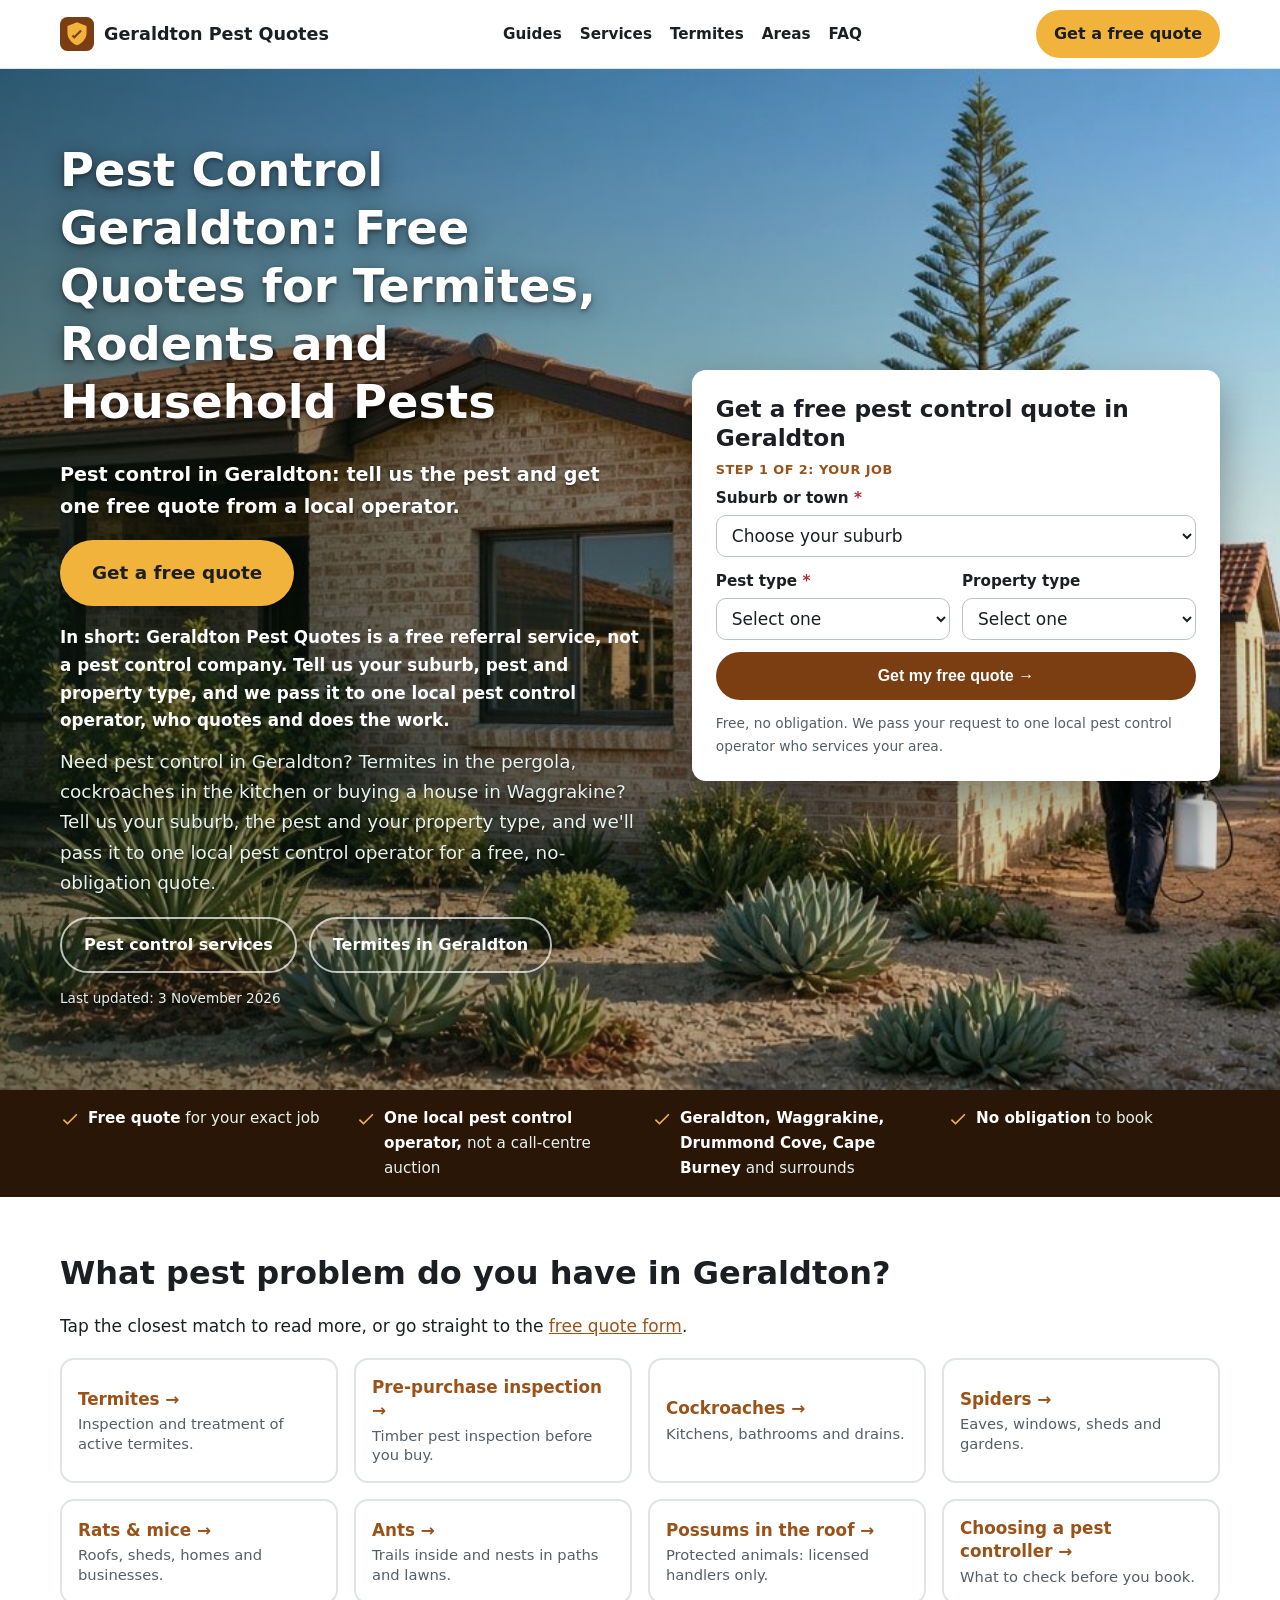
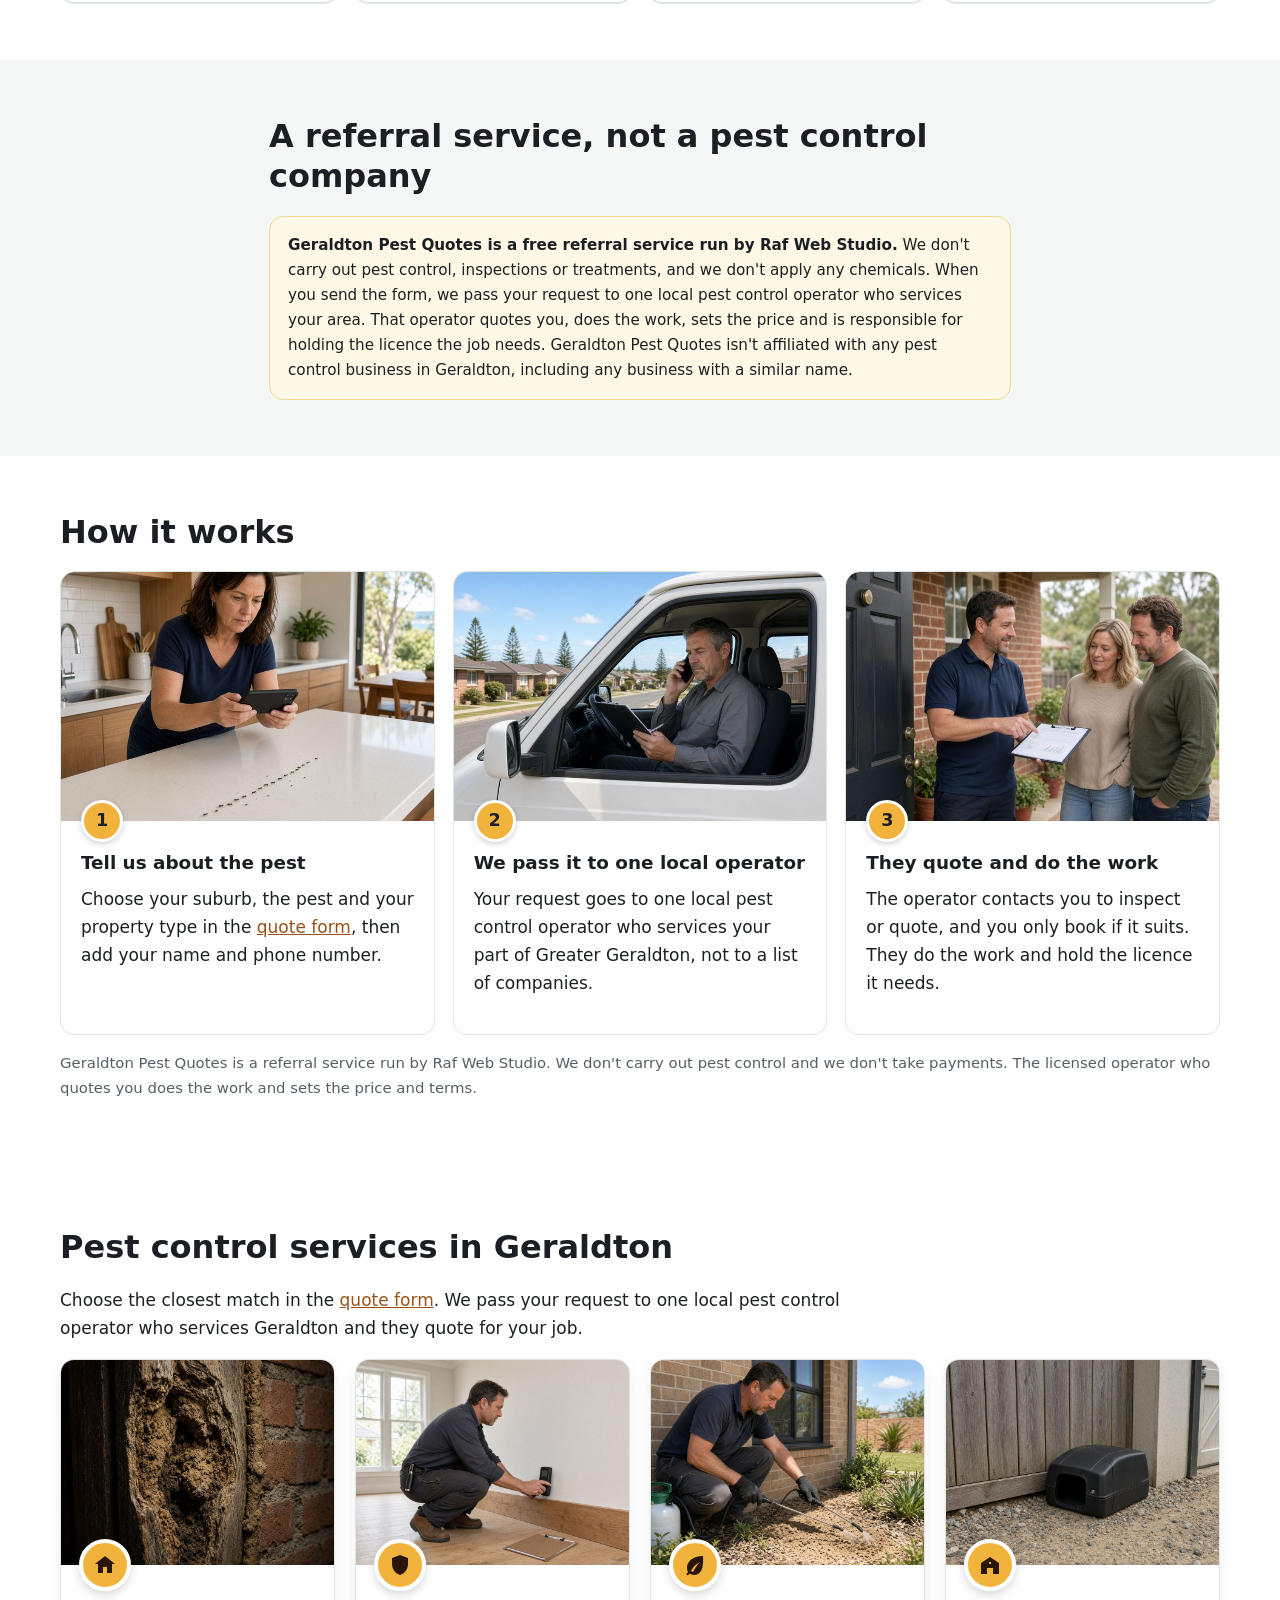
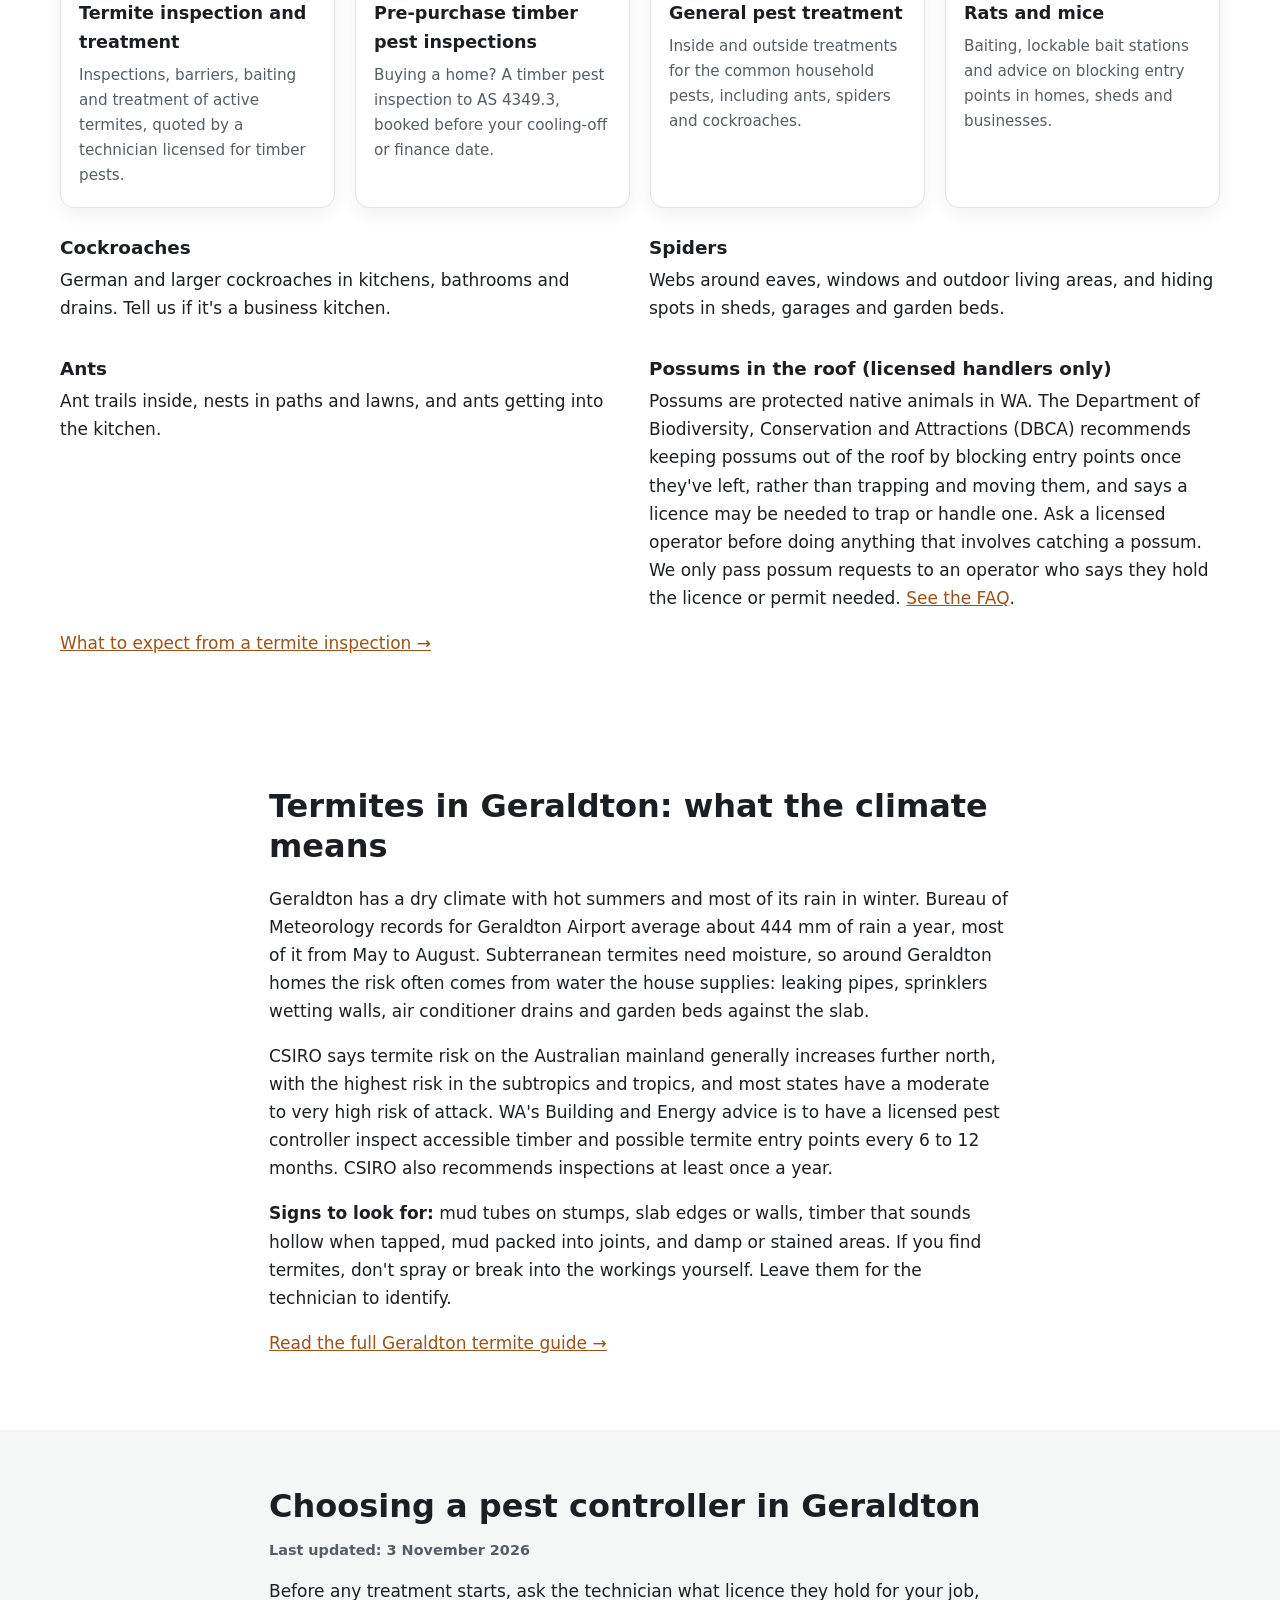
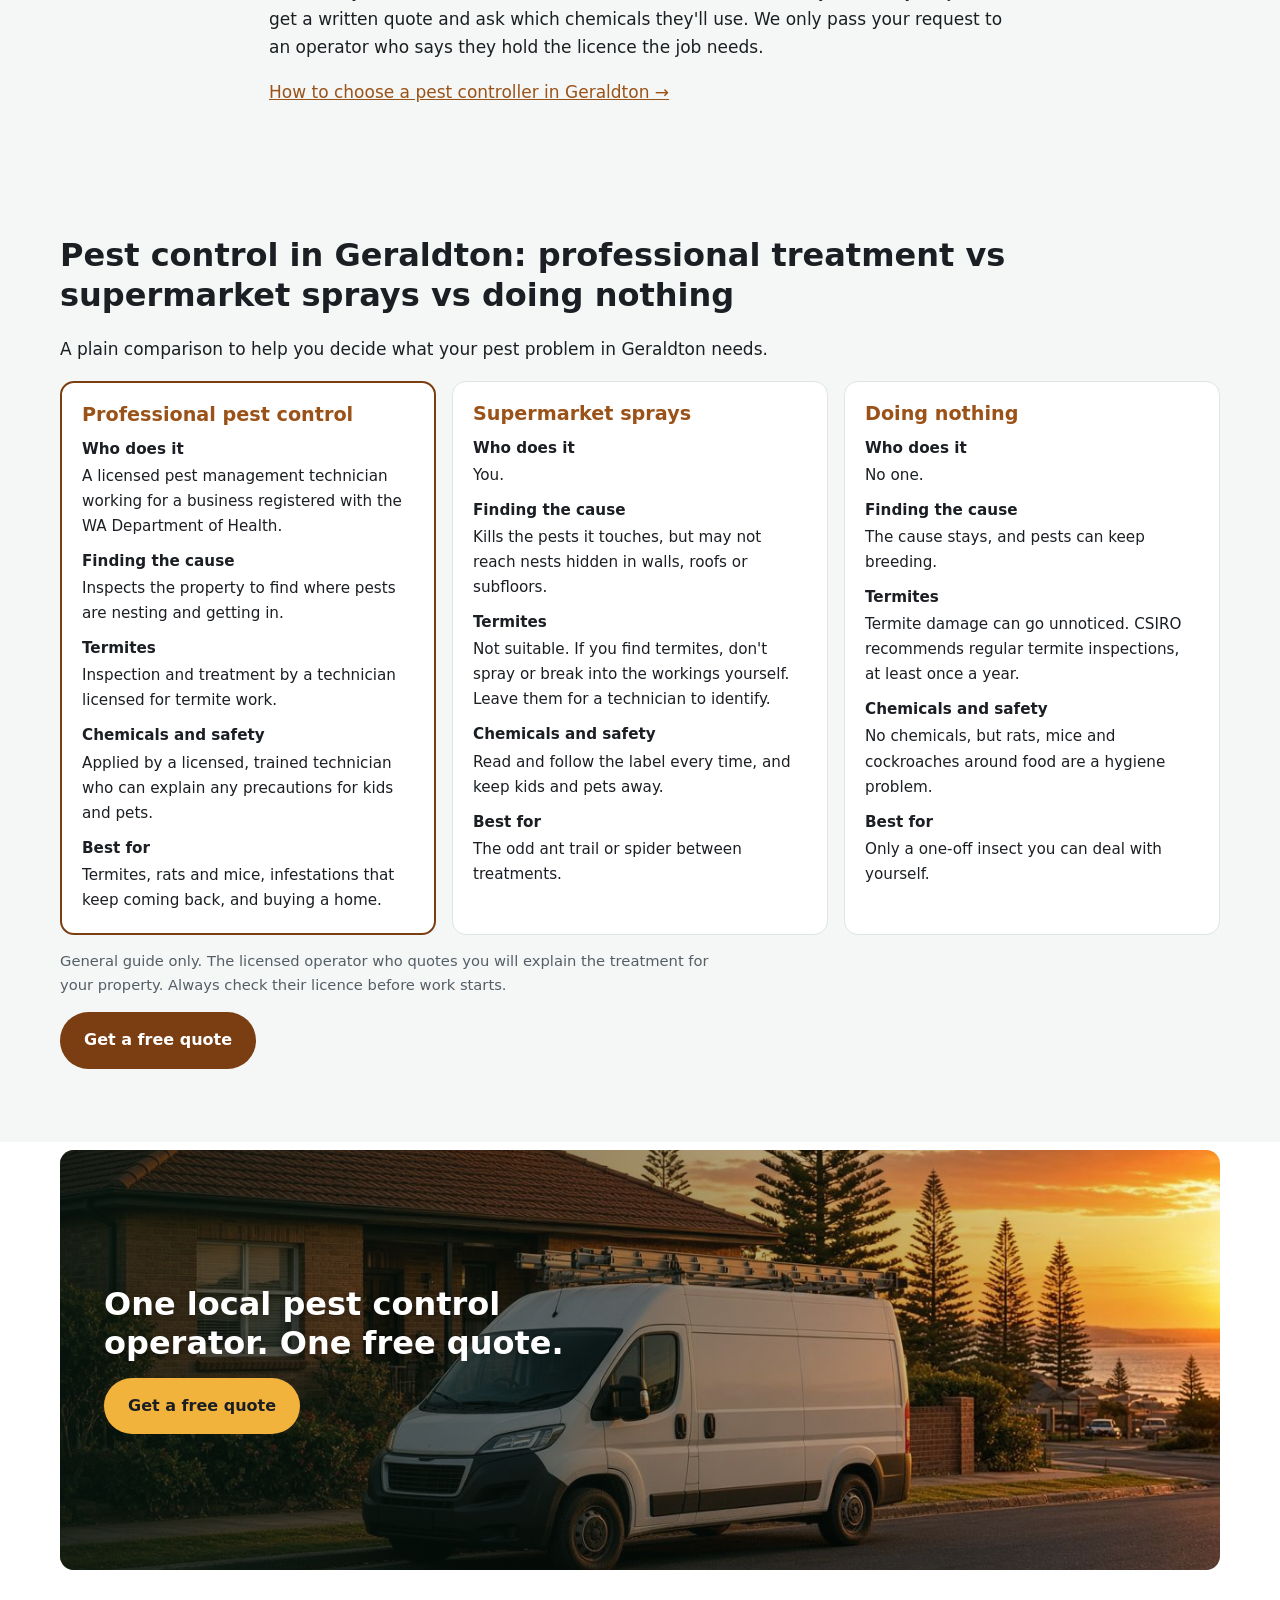
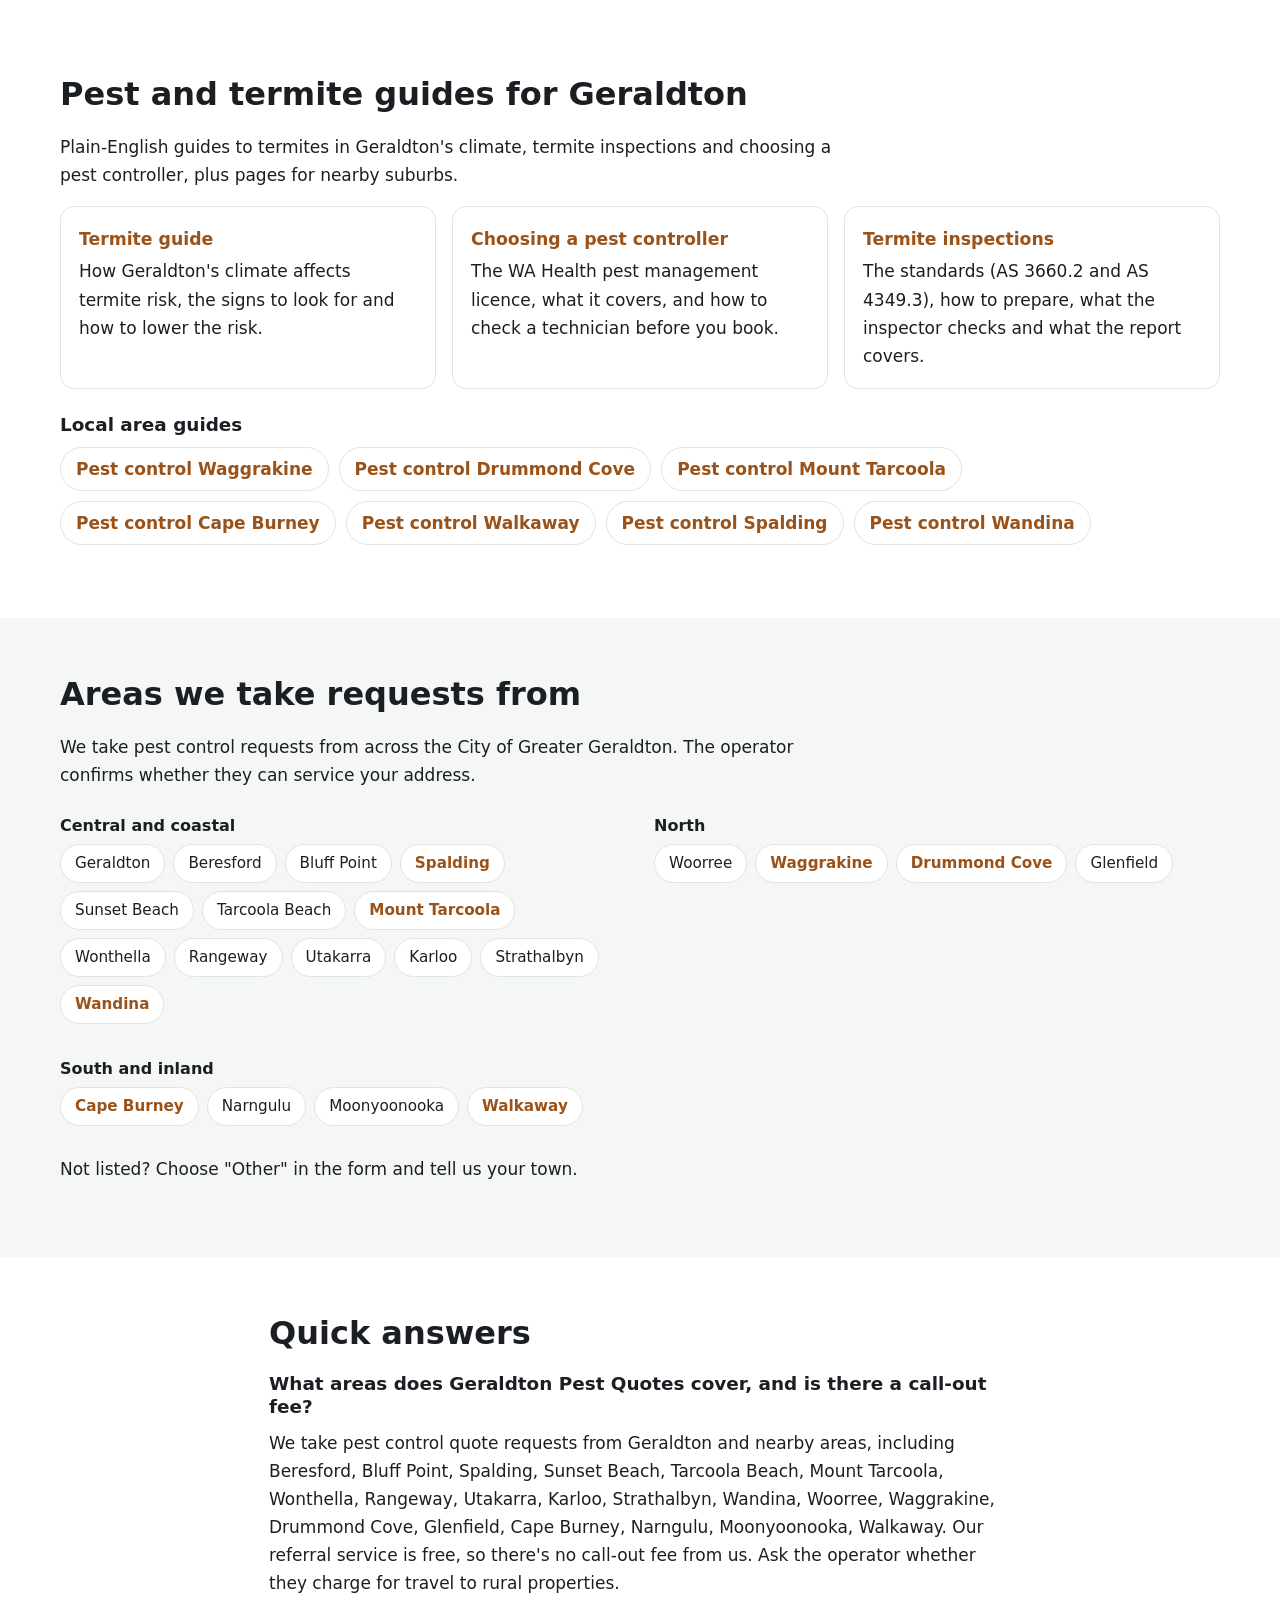
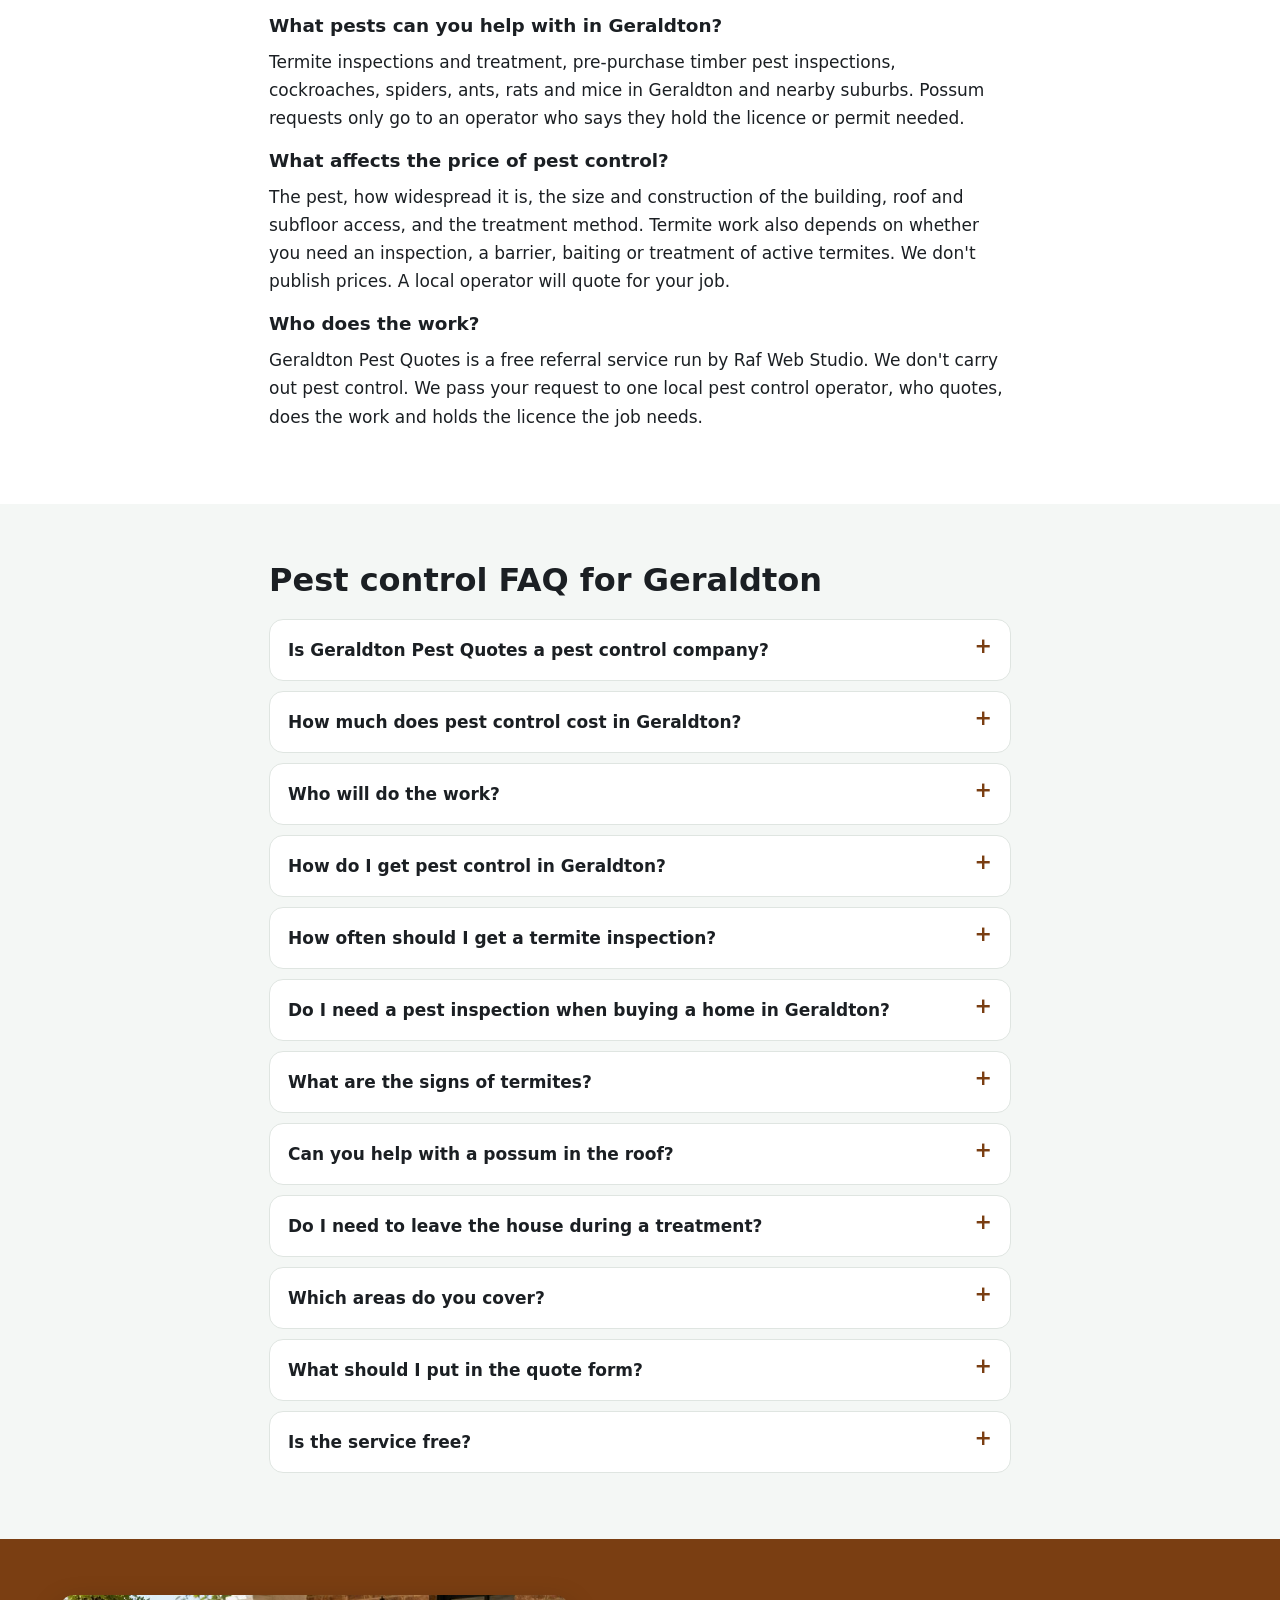
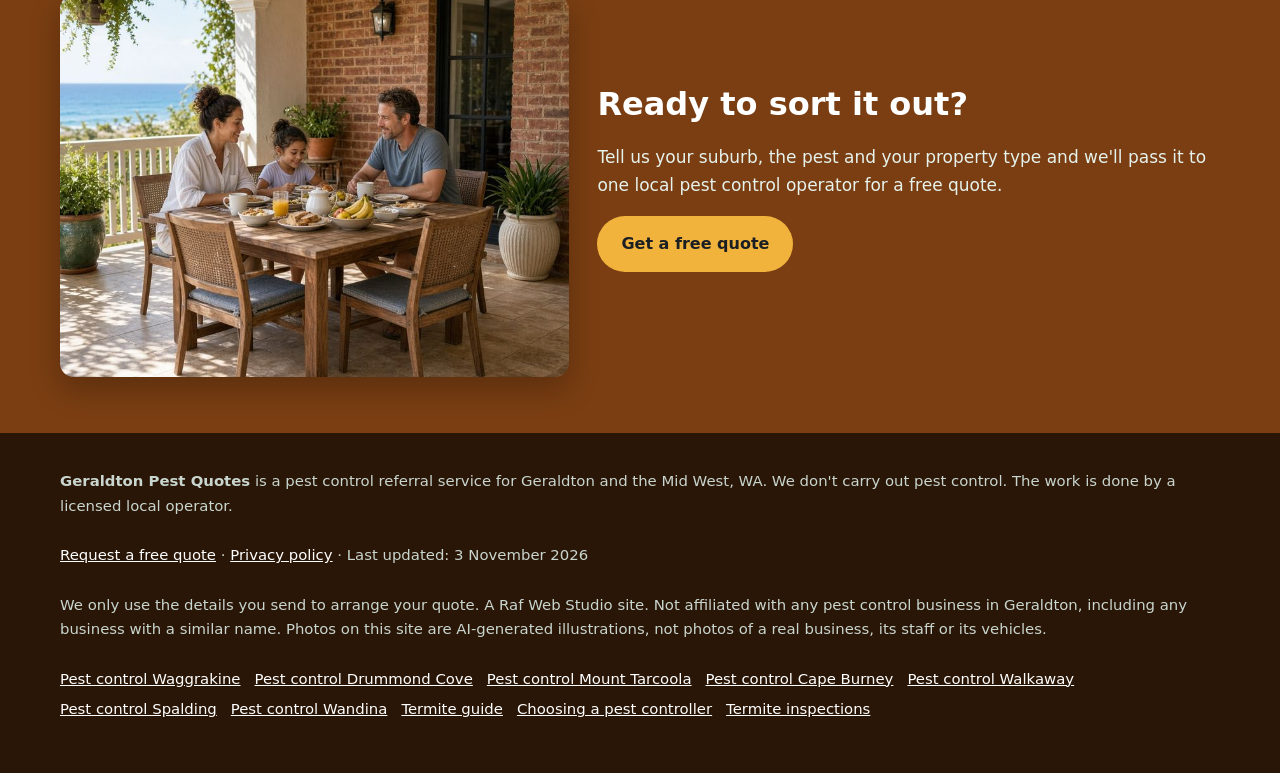
==== commit 090b1a4a: "SEO batch 5: keyword link to homepage on every subpage, homepage FAQ licence question swapped for lo" ====
--- a/index.html
+++ b/index.html
@@ -39,7 +39,7 @@
  "name": "Pest Control Geraldton WA | Termite Inspections & Pest Treatment Quotes",
  "description": "Pest control in Geraldton and nearby suburbs: termites, cockroaches, spiders, ants, rats and mice. Tell us the pest and get one free quote from a local operator.",
  "inLanguage": "en-AU",
- "dateModified": "2026-11-02",
+ "dateModified": "2026-11-03",
  "isPartOf": {
   "@id": "https://geraldtonpestcontrol.com/#website"
  },
@@ -168,7 +168,7 @@
  "name": "Geraldton Pest Quotes",
  "url": "https://geraldtonpestcontrol.com/",
  "inLanguage": "en-AU",
- "dateModified": "2026-11-02"
+ "dateModified": "2026-11-03"
 }
 </script>
 <script type="application/ld+json">
@@ -306,10 +306,10 @@
   },
   {
    "@type": "Question",
-   "name": "What licence should a pest controller in Geraldton have?",
-   "acceptedAnswer": {
-    "@type": "Answer",
-    "text": "In WA, the business must be registered with the Department of Health and the technician must hold a pest management technician licence with the right endorsement: Commercial Domestic Pests for things like cockroaches, spiders, ants and rodents, or Termites and Timber pests for termite work. Ask for the business registration number, which should be shown on the vehicle."
+   "name": "How do I get pest control in Geraldton?",
+   "acceptedAnswer": {
+    "@type": "Answer",
+    "text": "Fill in the free quote form with your suburb, the pest and the property type. We pass it to one local pest control operator who services Geraldton, and they contact you with a quote. There's no obligation to book."
    }
   },
   {
@@ -465,7 +465,7 @@
       <p class="summary">In short: Geraldton Pest Quotes is a free referral service, not a pest control company. Tell us your suburb, pest and property type, and we pass it to one local pest control operator, who quotes and does the work.</p>
       <p class="lead">Need pest control in Geraldton? Termites in the pergola, cockroaches in the kitchen or buying a house in Waggrakine? Tell us your suburb, the pest and your property type, and we'll pass it to one local pest control operator for a free, no-obligation quote.</p>
       <div class="ctas"><a class="btn btn-ghost" href="#services">Pest control services</a><a class="btn btn-ghost" href="#termites">Termites in Geraldton</a></div>
-      <p class="updated">Last updated: 2 November 2026</p>
+      <p class="updated">Last updated: 3 November 2026</p>
     </div>
     <div class="hero-form-card" id="quote">
       <h2 id="quote-h">Get a free pest control quote in Geraldton</h2>
@@ -570,7 +570,7 @@
 <section class="alt" id="licensing" aria-labelledby="lic-h">
   <div class="wrap intro">
     <h2 id="lic-h">Choosing a pest controller in Geraldton</h2>
-    <p class="updated-dark">Last updated: 2 November 2026</p>
+    <p class="updated-dark">Last updated: 3 November 2026</p>
     <p>Before any treatment starts, ask the technician what licence they hold for your job, get a written quote and ask which chemicals they'll use. We only pass your request to an operator who says they hold the licence the job needs.</p>
     <p><a href="/pest-control-licence-wa/">How to choose a pest controller in Geraldton →</a></p>
   </div>
@@ -603,7 +603,7 @@
     <p class="intro">Plain-English guides to termites in Geraldton's climate, termite inspections and choosing a pest controller, plus pages for nearby suburbs.</p>
     <div class="guide-cards"><a href="/termites-geraldton/"><strong>Termite guide</strong>How Geraldton&#x27;s climate affects termite risk, the signs to look for and how to lower the risk.</a><a href="/pest-control-licence-wa/"><strong>Choosing a pest controller</strong>The WA Health pest management licence, what it covers, and how to check a technician before you book.</a><a href="/termite-inspection/"><strong>Termite inspections</strong>The standards (AS 3660.2 and AS 4349.3), how to prepare, what the inspector checks and what the report covers.</a></div>
     <h3 style="margin-top:24px">Local area guides</h3>
-    <ul class="link-list"><li><a href="/pest-control-waggrakine/">Pest control Waggrakine</a></li><li><a href="/pest-control-drummond-cove/">Pest control Drummond Cove</a></li><li><a href="/pest-control-mount-tarcoola/">Pest control Mount Tarcoola</a></li><li><a href="/pest-control-cape-burney/">Pest control Cape Burney</a></li><li><a href="/pest-control-walkaway/">Pest control Walkaway</a></li><li><a href="/pest-control-wandina/">Pest control Wandina</a></li></ul>
+    <ul class="link-list"><li><a href="/pest-control-waggrakine/">Pest control Waggrakine</a></li><li><a href="/pest-control-drummond-cove/">Pest control Drummond Cove</a></li><li><a href="/pest-control-mount-tarcoola/">Pest control Mount Tarcoola</a></li><li><a href="/pest-control-cape-burney/">Pest control Cape Burney</a></li><li><a href="/pest-control-walkaway/">Pest control Walkaway</a></li><li><a href="/pest-control-spalding/">Pest control Spalding</a></li><li><a href="/pest-control-wandina/">Pest control Wandina</a></li></ul>
   </div>
 </section>
 
@@ -611,7 +611,7 @@
   <div class="wrap">
     <h2 id="areas-h">Areas we take requests from</h2>
     <p class="intro">We take pest control requests from across the City of Greater Geraldton. The operator confirms whether they can service your address.</p>
-    <div class="area-groups"><div class="area-group"><h3>Central and coastal</h3><ul class="areas"><li>Geraldton</li><li>Beresford</li><li>Bluff Point</li><li>Spalding</li><li>Sunset Beach</li><li>Tarcoola Beach</li><li><a href="/pest-control-mount-tarcoola/">Mount Tarcoola</a></li><li>Wonthella</li><li>Rangeway</li><li>Utakarra</li><li>Karloo</li><li>Strathalbyn</li><li><a href="/pest-control-wandina/">Wandina</a></li></ul></div><div class="area-group"><h3>North</h3><ul class="areas"><li>Woorree</li><li><a href="/pest-control-waggrakine/">Waggrakine</a></li><li><a href="/pest-control-drummond-cove/">Drummond Cove</a></li><li>Glenfield</li></ul></div><div class="area-group"><h3>South and inland</h3><ul class="areas"><li><a href="/pest-control-cape-burney/">Cape Burney</a></li><li>Narngulu</li><li>Moonyoonooka</li><li><a href="/pest-control-walkaway/">Walkaway</a></li></ul></div></div>
+    <div class="area-groups"><div class="area-group"><h3>Central and coastal</h3><ul class="areas"><li>Geraldton</li><li>Beresford</li><li>Bluff Point</li><li><a href="/pest-control-spalding/">Spalding</a></li><li>Sunset Beach</li><li>Tarcoola Beach</li><li><a href="/pest-control-mount-tarcoola/">Mount Tarcoola</a></li><li>Wonthella</li><li>Rangeway</li><li>Utakarra</li><li>Karloo</li><li>Strathalbyn</li><li><a href="/pest-control-wandina/">Wandina</a></li></ul></div><div class="area-group"><h3>North</h3><ul class="areas"><li>Woorree</li><li><a href="/pest-control-waggrakine/">Waggrakine</a></li><li><a href="/pest-control-drummond-cove/">Drummond Cove</a></li><li>Glenfield</li></ul></div><div class="area-group"><h3>South and inland</h3><ul class="areas"><li><a href="/pest-control-cape-burney/">Cape Burney</a></li><li>Narngulu</li><li>Moonyoonooka</li><li><a href="/pest-control-walkaway/">Walkaway</a></li></ul></div></div>
     <p class="intro">Not listed? Choose "Other" in the form and tell us your town.</p>
   </div>
 </section>
@@ -636,7 +636,7 @@
     <details><summary>Is Geraldton Pest Quotes a pest control company?</summary><p>No. Geraldton Pest Quotes is a free referral service run by Raf Web Studio. We don&#x27;t do pest control ourselves. We pass your request to one local pest control operator, who quotes and does the work.</p></details>
     <details><summary>How much does pest control cost in Geraldton?</summary><p>It depends on the pest, the size and construction of the property, access to the roof and subfloor, and the treatment used. We don&#x27;t publish prices. Tell us about your job and a local operator will quote for it.</p></details>
     <details><summary>Who will do the work?</summary><p>One local pest control operator who services your suburb. They contact you, quote, carry out the inspection or treatment and set their own terms. You only book if the quote suits.</p></details>
-    <details><summary>What licence should a pest controller in Geraldton have?</summary><p>In WA, the business must be registered with the Department of Health and the technician must hold a pest management technician licence with the right endorsement: Commercial Domestic Pests for things like cockroaches, spiders, ants and rodents, or Termites and Timber pests for termite work. Ask for the business registration number, which should be shown on the vehicle.</p></details>
+    <details><summary>How do I get pest control in Geraldton?</summary><p>Fill in the free quote form with your suburb, the pest and the property type. We pass it to one local pest control operator who services Geraldton, and they contact you with a quote. There&#x27;s no obligation to book.</p></details>
     <details><summary>How often should I get a termite inspection?</summary><p>WA&#x27;s Building and Energy advice is to have a licensed pest controller inspect accessible timber and possible termite entry points every 6 to 12 months. CSIRO also recommends inspections at least once a year.</p></details>
     <details><summary>Do I need a pest inspection when buying a home in Geraldton?</summary><p>It&#x27;s strongly advised. A timber pest inspection to AS 4349.3 looks for termites, borers and timber decay, and the things that make an attack more likely. In WA, book a pre-purchase timber pest inspection early, and ask the inspector about their qualifications and insurance, and which Australian Standard the report follows. Check your offer or contract for any building and pest inspection condition and its deadline.</p></details>
     <details><summary>What are the signs of termites?</summary><p>Mud tubes on stumps, slab edges or walls, timber that sounds hollow when tapped, mud packed into cracks and joints, damp or stained areas, and swarms of winged termites. Don&#x27;t disturb them. Leave them for the technician to identify.</p></details>
@@ -663,9 +663,9 @@
 <footer class="site-footer">
   <div class="wrap">
     <p><strong>Geraldton Pest Quotes</strong> is a pest control referral service for Geraldton and the Mid West, WA. We don't carry out pest control. The work is done by a licensed local operator.</p>
-    <p><a href="#quote">Request a free quote</a> · <a href="privacy.html">Privacy policy</a> · Last updated: 2 November 2026</p>
+    <p><a href="#quote">Request a free quote</a> · <a href="privacy.html">Privacy policy</a> · Last updated: 3 November 2026</p>
     <p>We only use the details you send to arrange your quote. A Raf Web Studio site. Not affiliated with any pest control business in Geraldton, including any business with a similar name. Photos on this site are AI-generated illustrations, not photos of a real business, its staff or its vehicles.</p>
-    <p class="footer-links"><a href="/pest-control-waggrakine/">Pest control Waggrakine</a> <a href="/pest-control-drummond-cove/">Pest control Drummond Cove</a> <a href="/pest-control-mount-tarcoola/">Pest control Mount Tarcoola</a> <a href="/pest-control-cape-burney/">Pest control Cape Burney</a> <a href="/pest-control-walkaway/">Pest control Walkaway</a> <a href="/pest-control-wandina/">Pest control Wandina</a> <a href="/termites-geraldton/">Termite guide</a> <a href="/pest-control-licence-wa/">Choosing a pest controller</a> <a href="/termite-inspection/">Termite inspections</a></p>
+    <p class="footer-links"><a href="/pest-control-waggrakine/">Pest control Waggrakine</a> <a href="/pest-control-drummond-cove/">Pest control Drummond Cove</a> <a href="/pest-control-mount-tarcoola/">Pest control Mount Tarcoola</a> <a href="/pest-control-cape-burney/">Pest control Cape Burney</a> <a href="/pest-control-walkaway/">Pest control Walkaway</a> <a href="/pest-control-spalding/">Pest control Spalding</a> <a href="/pest-control-wandina/">Pest control Wandina</a> <a href="/termites-geraldton/">Termite guide</a> <a href="/pest-control-licence-wa/">Choosing a pest controller</a> <a href="/termite-inspection/">Termite inspections</a></p>
   </div>
 </footer>
 
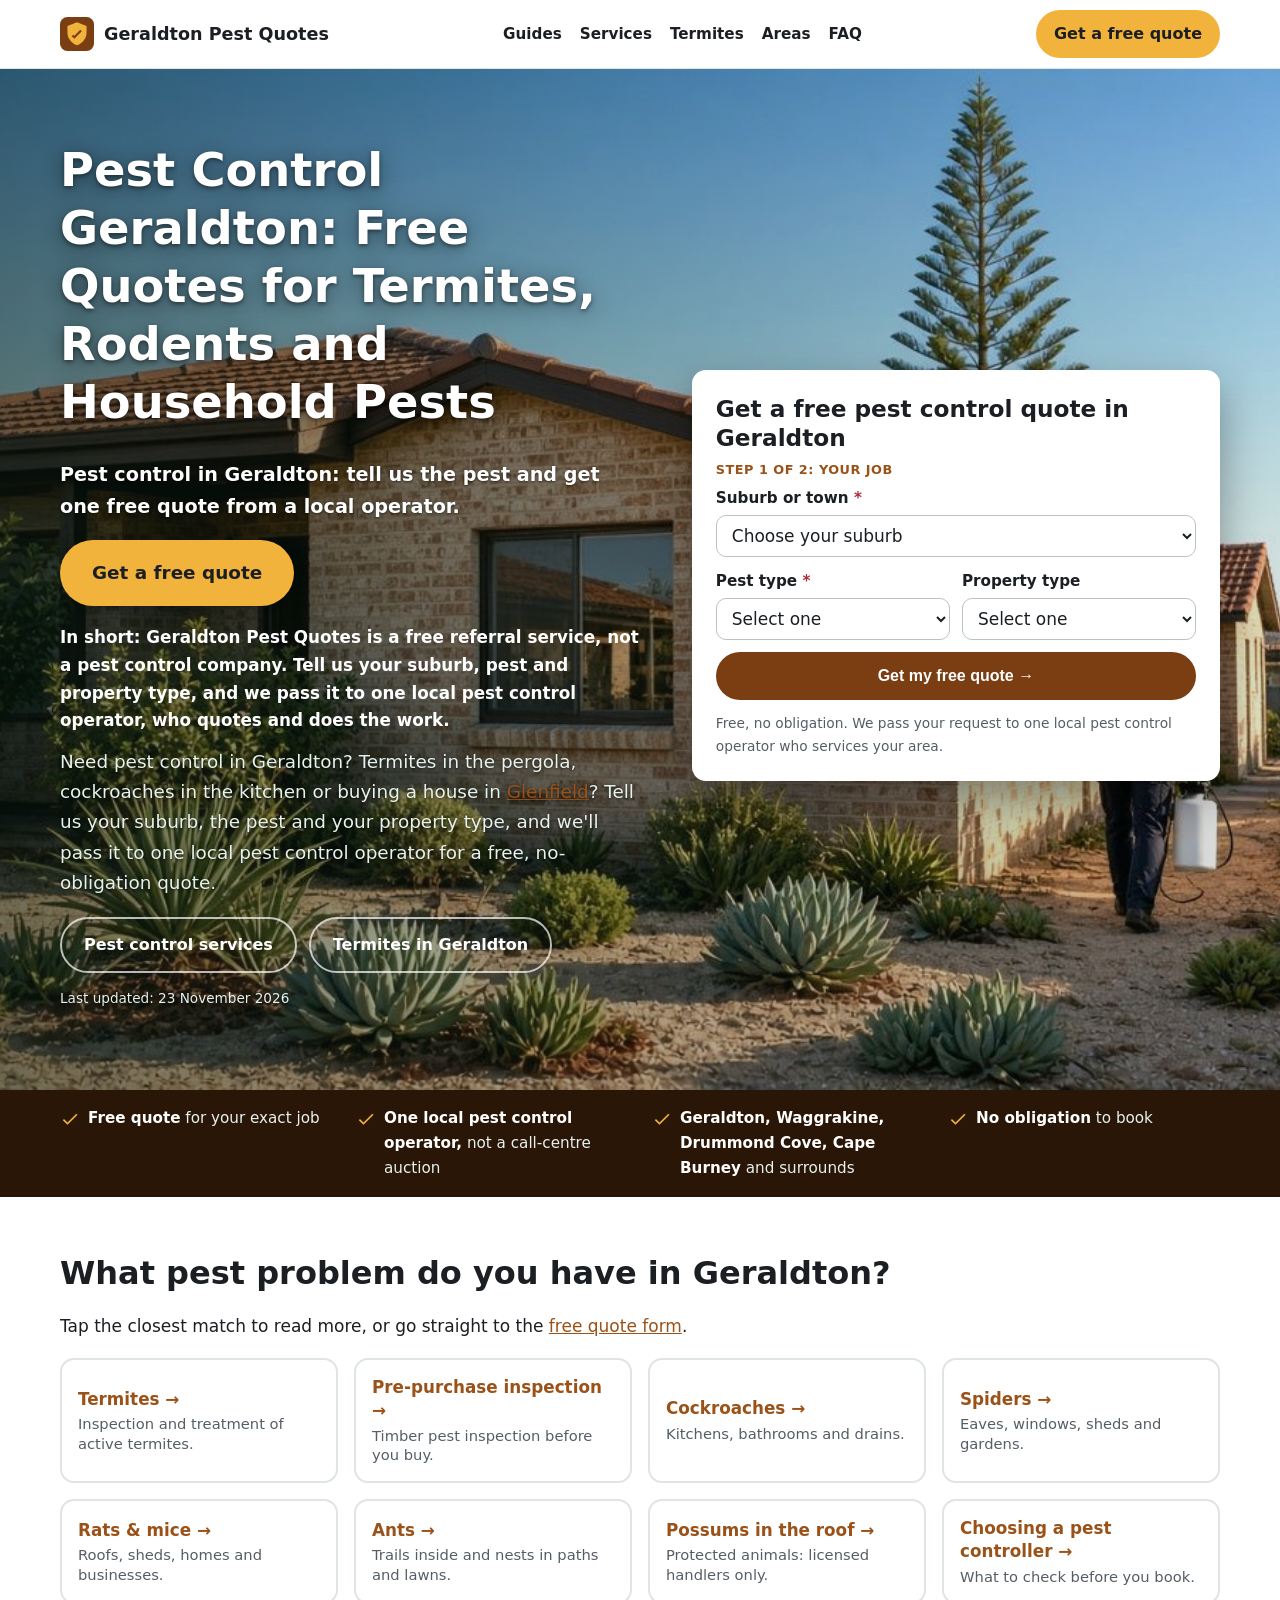
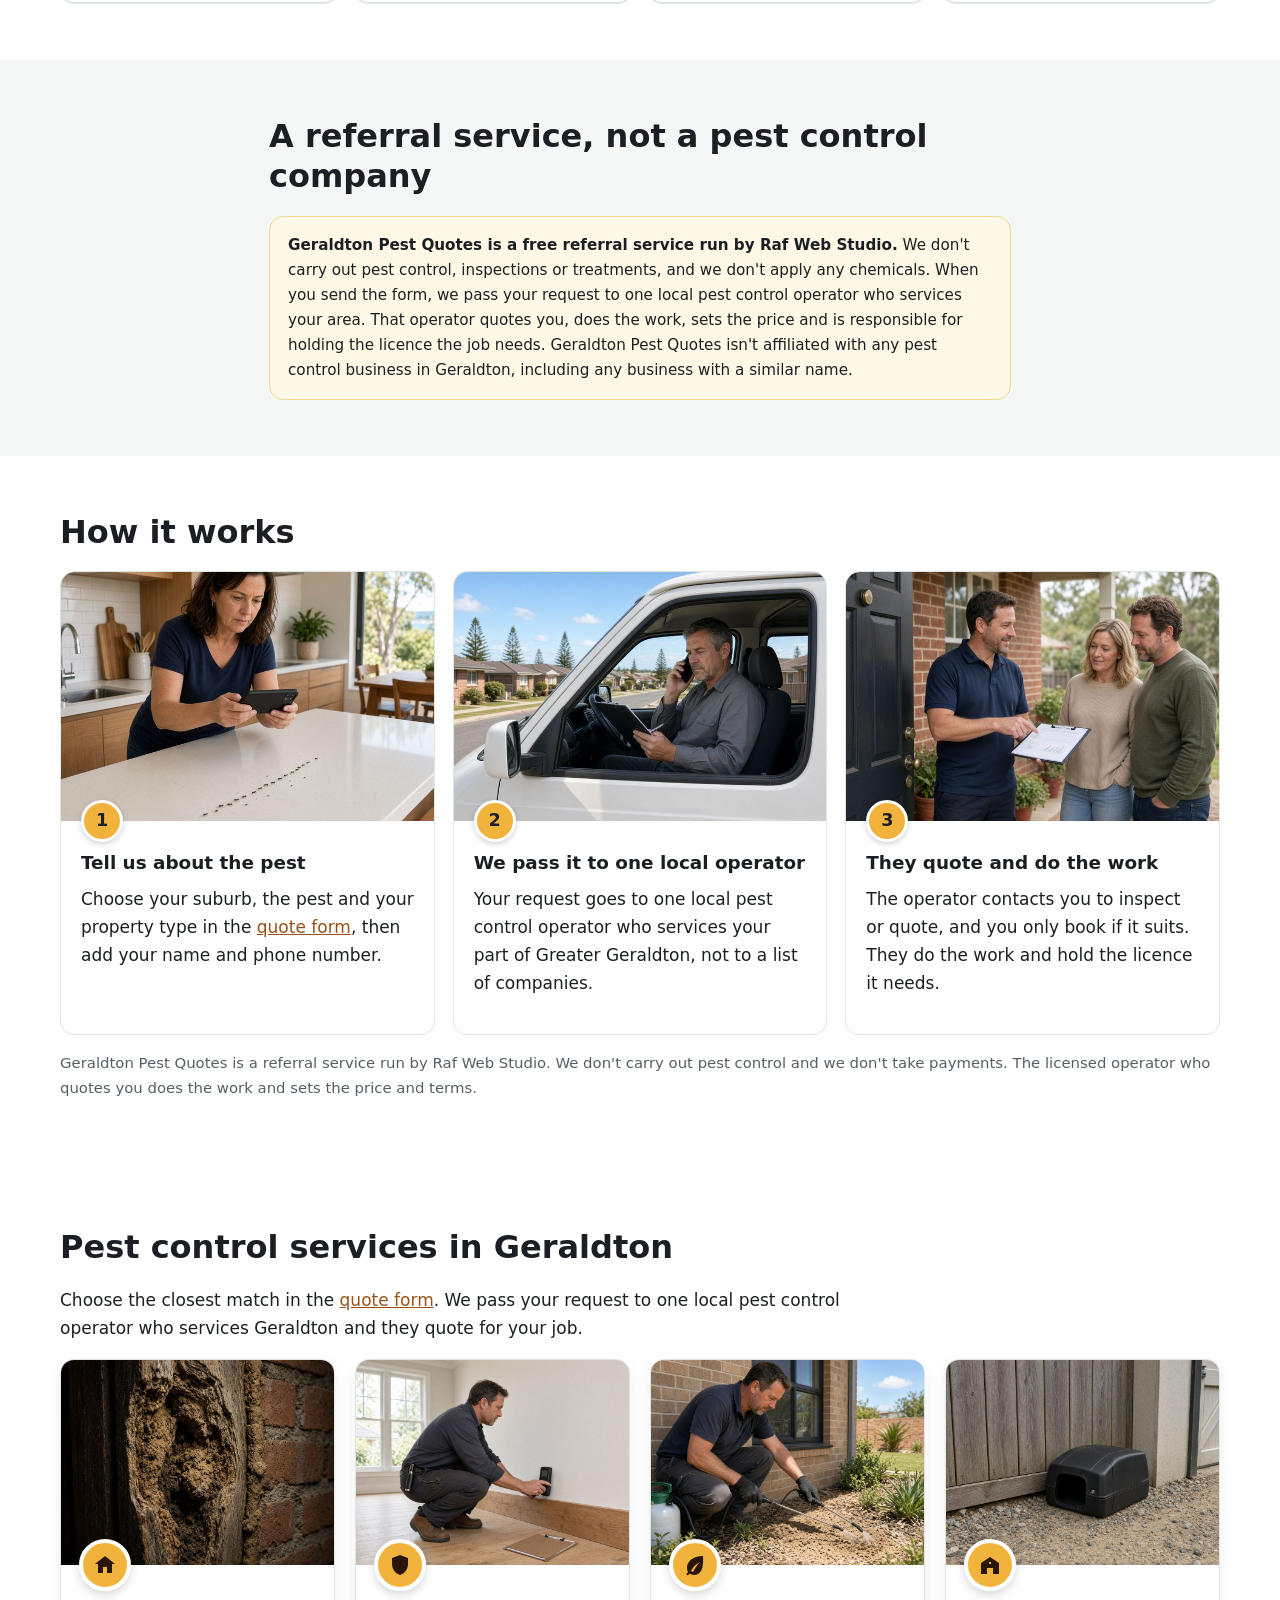
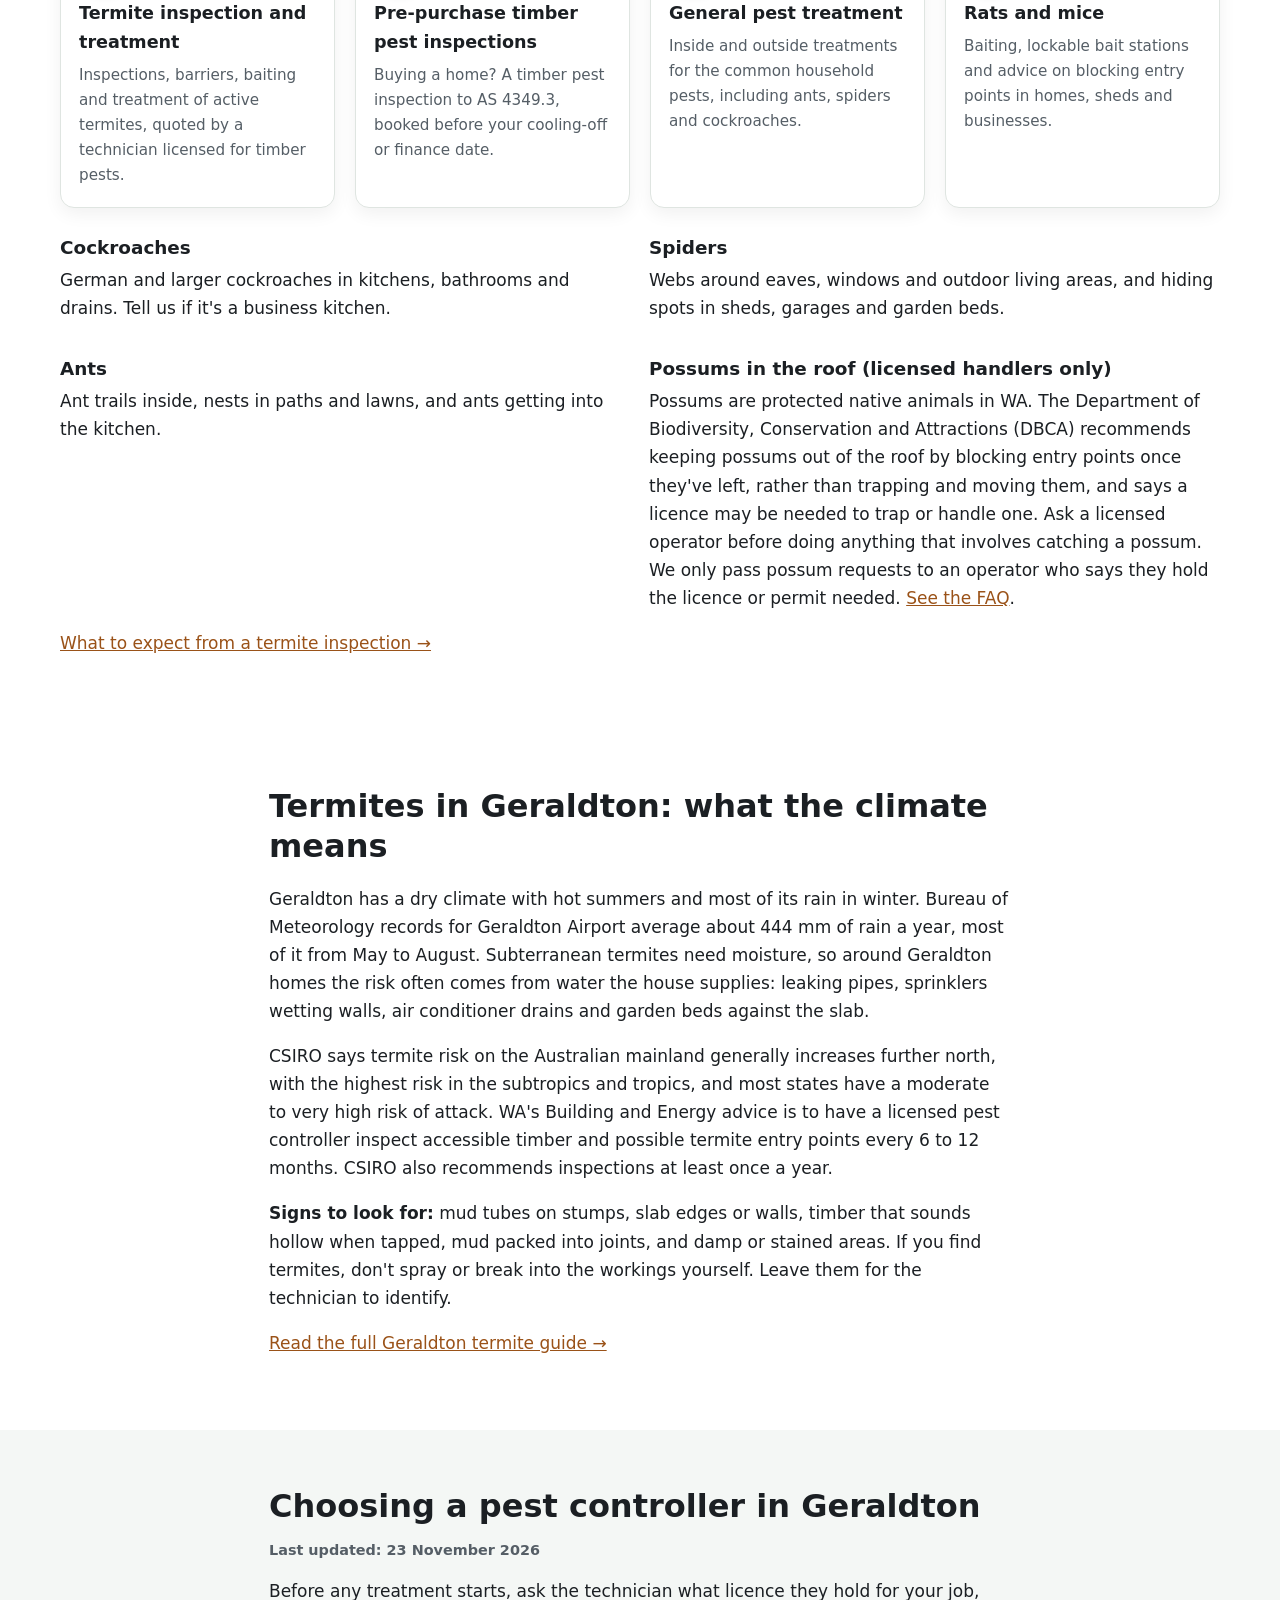
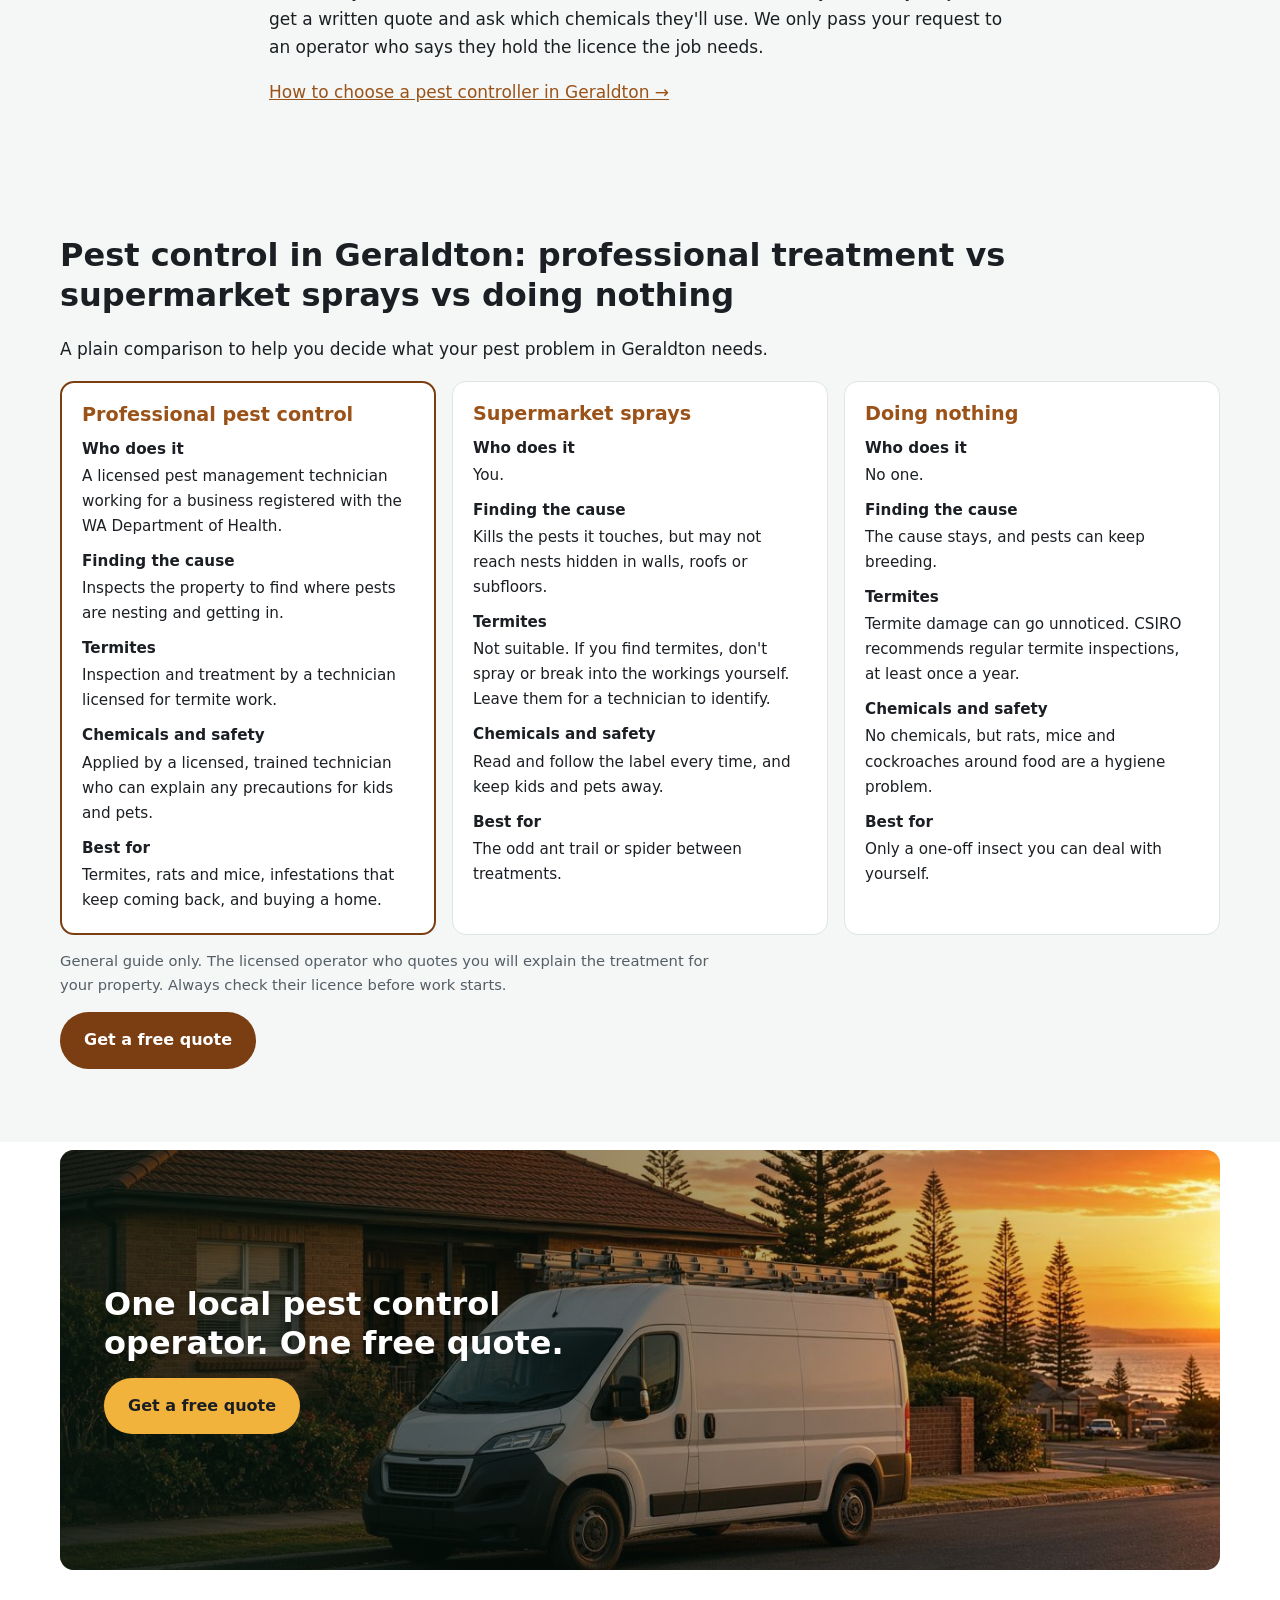
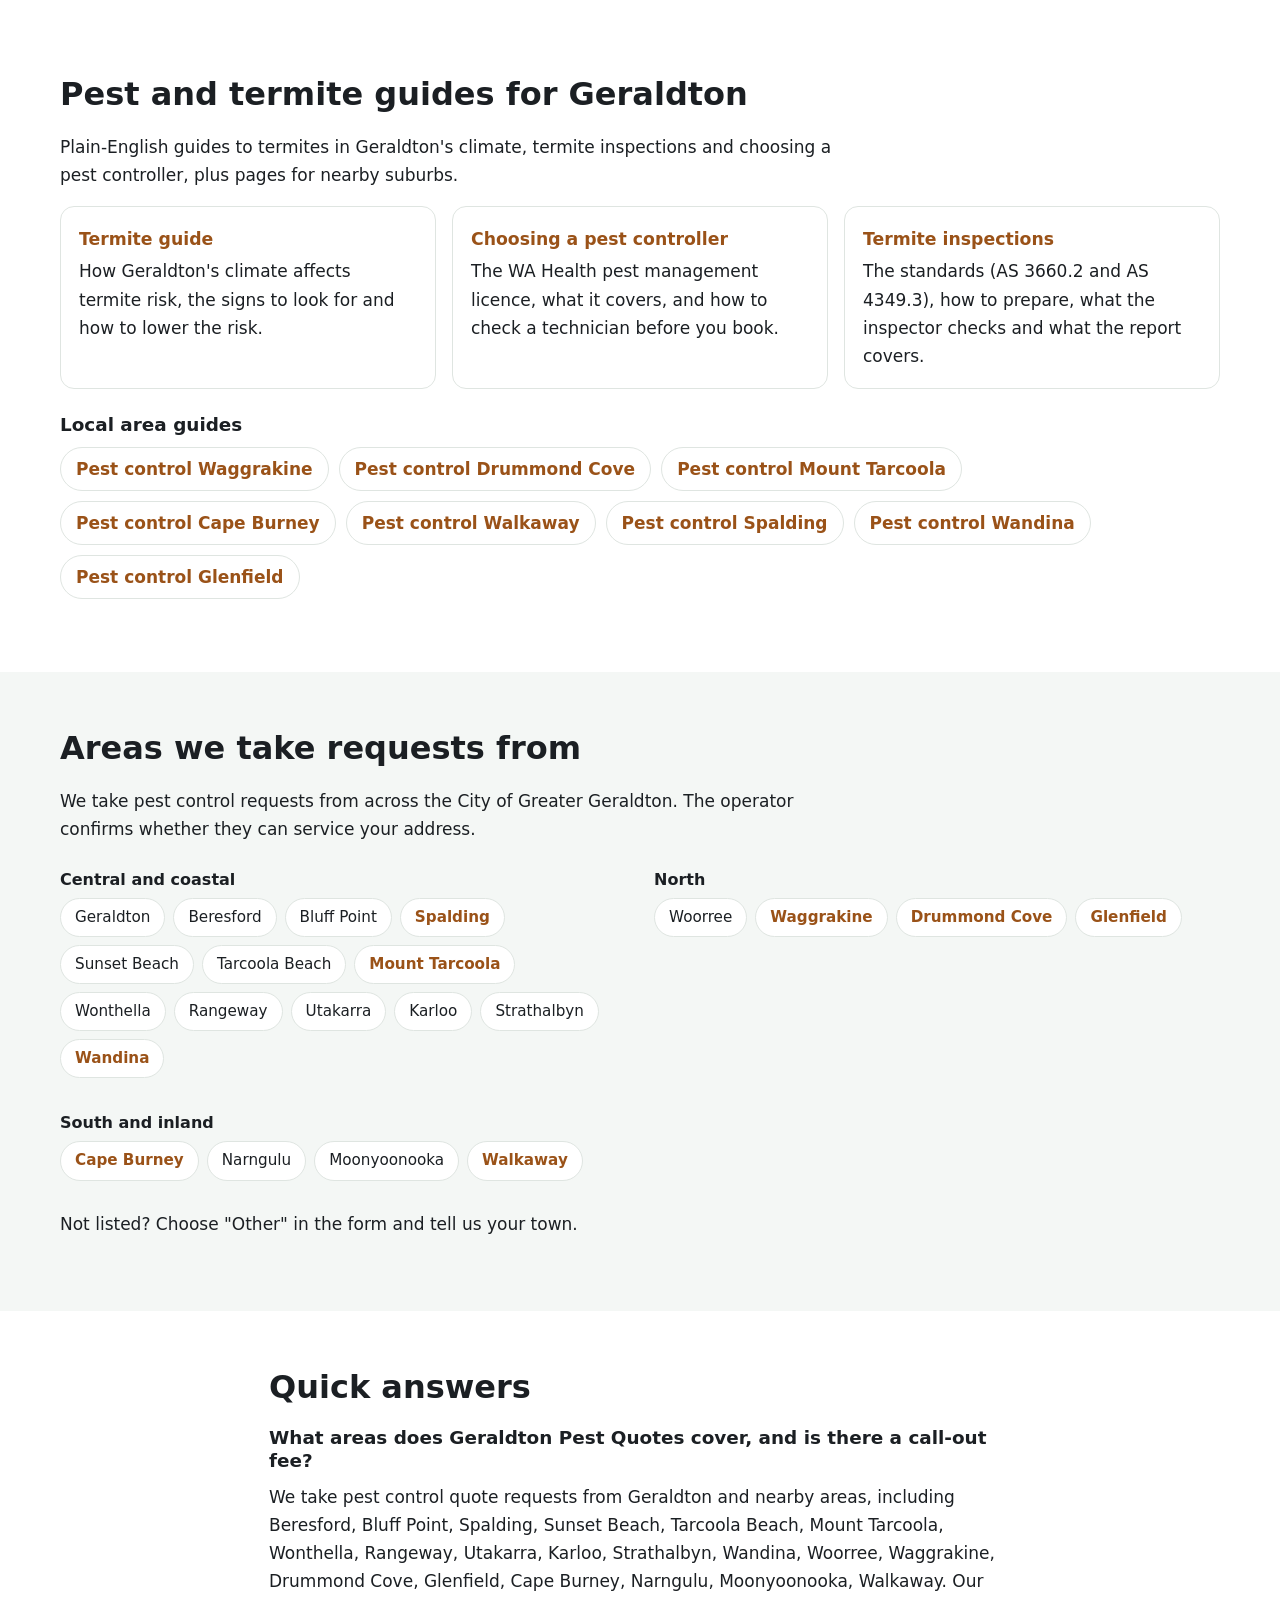
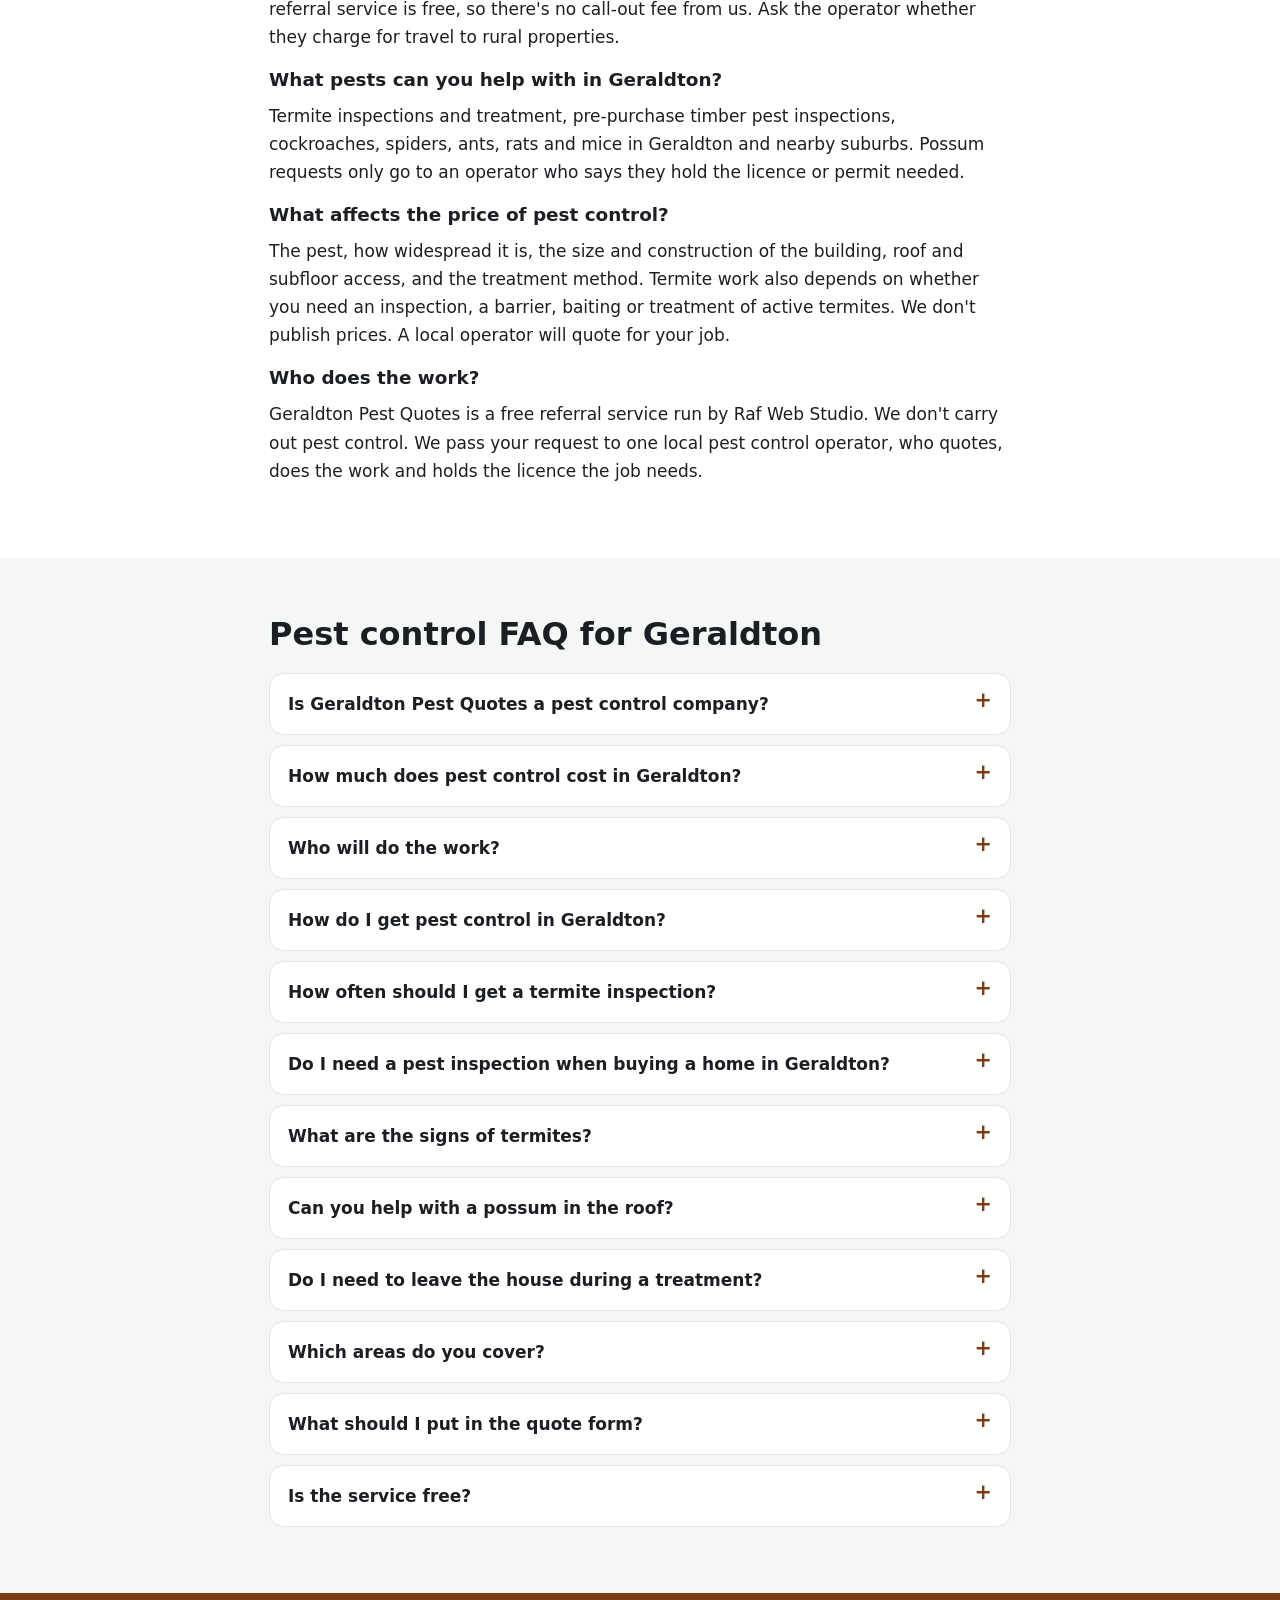
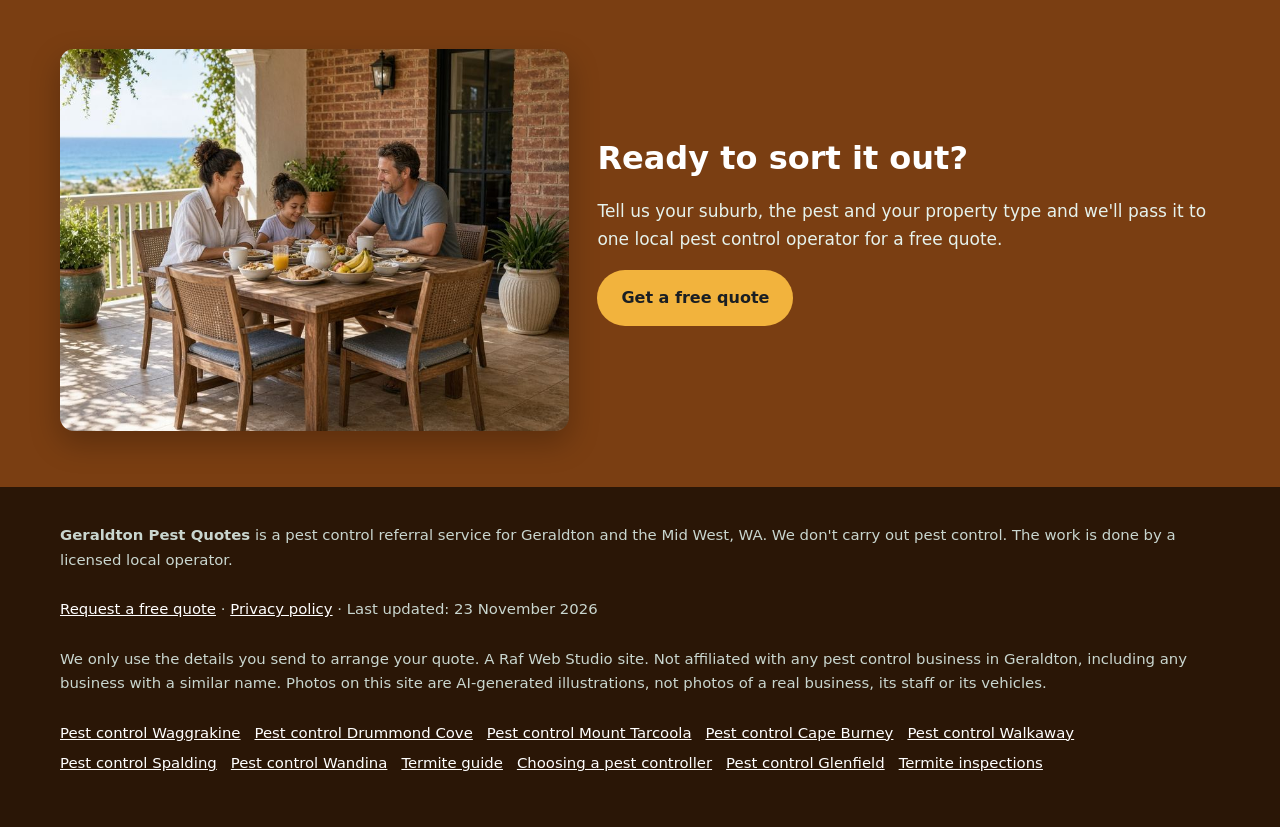
==== commit 33348259: "SEO batch 7: add Glenfield suburb page and link homepage Termites CTA to the termite guide" ====
--- a/index.html
+++ b/index.html
@@ -39,7 +39,7 @@
  "name": "Pest Control Geraldton WA | Termite Inspections & Pest Treatment Quotes",
  "description": "Pest control in Geraldton and nearby suburbs: termites, cockroaches, spiders, ants, rats and mice. Tell us the pest and get one free quote from a local operator.",
  "inLanguage": "en-AU",
- "dateModified": "2026-11-03",
+ "dateModified": "2026-11-23",
  "isPartOf": {
   "@id": "https://geraldtonpestcontrol.com/#website"
  },
@@ -168,7 +168,7 @@
  "name": "Geraldton Pest Quotes",
  "url": "https://geraldtonpestcontrol.com/",
  "inLanguage": "en-AU",
- "dateModified": "2026-11-03"
+ "dateModified": "2026-11-23"
 }
 </script>
 <script type="application/ld+json">
@@ -445,7 +445,7 @@
       Geraldton Pest Quotes
     </a>
     <nav class="nav" aria-label="Main">
-      <a href="#guides">Guides</a>      <a href="#services">Services</a><a href="#termites">Termites</a><a href="#areas">Areas</a><a href="#faq">FAQ</a>
+      <a href="#guides">Guides</a>      <a href="#services">Services</a><a href="/termites-geraldton/">Termites</a><a href="#areas">Areas</a><a href="#faq">FAQ</a>
     </nav>
     <a class="btn btn-call header-call" href="#quote">Get a free quote</a>
   </div>
@@ -463,9 +463,9 @@
       <p class="h3-tag">Pest control in Geraldton: tell us the pest and get one free quote from a local operator.</p>
       <p class="h3-cta"><a class="btn btn-call btn-xl" href="#quote">Get a free quote</a></p><!--/h3:hero-->
       <p class="summary">In short: Geraldton Pest Quotes is a free referral service, not a pest control company. Tell us your suburb, pest and property type, and we pass it to one local pest control operator, who quotes and does the work.</p>
-      <p class="lead">Need pest control in Geraldton? Termites in the pergola, cockroaches in the kitchen or buying a house in Waggrakine? Tell us your suburb, the pest and your property type, and we'll pass it to one local pest control operator for a free, no-obligation quote.</p>
-      <div class="ctas"><a class="btn btn-ghost" href="#services">Pest control services</a><a class="btn btn-ghost" href="#termites">Termites in Geraldton</a></div>
-      <p class="updated">Last updated: 3 November 2026</p>
+      <p class="lead">Need pest control in Geraldton? Termites in the pergola, cockroaches in the kitchen or buying a house in <a href="/pest-control-glenfield/">Glenfield</a>? Tell us your suburb, the pest and your property type, and we'll pass it to one local pest control operator for a free, no-obligation quote.</p>
+      <div class="ctas"><a class="btn btn-ghost" href="#services">Pest control services</a><a class="btn btn-ghost" href="/termites-geraldton/">Termites in Geraldton</a></div>
+      <p class="updated">Last updated: 23 November 2026</p>
     </div>
     <div class="hero-form-card" id="quote">
       <h2 id="quote-h">Get a free pest control quote in Geraldton</h2>
@@ -473,7 +473,8 @@
         <input type="hidden" name="_subject" value="New quote request – geraldtonpestcontrol.com">
         <input type="hidden" name="_captcha" value="true">
         <input type="hidden" name="_template" value="table">
-        <input type="hidden" name="_next" value="https://geraldtonpestcontrol.com/thanks.html">
+        <input type="hidden" name="_next" value="https://geraldtonpestcontrol.com/thanks.html?lead=1">
+        <input type="hidden" name="_autoresponse" value="Thanks for your pest control request. We&#x27;ve received it and are passing it to a local pest control operator, who&#x27;ll be in touch shortly with availability and a price.">
         <input type="text" name="_honey" style="display:none" tabindex="-1" autocomplete="off" aria-hidden="true">
         <input type="hidden" name="source" value="geraldtonpestcontrol.com">
         <fieldset class="step step-1">
@@ -570,7 +571,7 @@
 <section class="alt" id="licensing" aria-labelledby="lic-h">
   <div class="wrap intro">
     <h2 id="lic-h">Choosing a pest controller in Geraldton</h2>
-    <p class="updated-dark">Last updated: 3 November 2026</p>
+    <p class="updated-dark">Last updated: 23 November 2026</p>
     <p>Before any treatment starts, ask the technician what licence they hold for your job, get a written quote and ask which chemicals they'll use. We only pass your request to an operator who says they hold the licence the job needs.</p>
     <p><a href="/pest-control-licence-wa/">How to choose a pest controller in Geraldton →</a></p>
   </div>
@@ -603,7 +604,7 @@
     <p class="intro">Plain-English guides to termites in Geraldton's climate, termite inspections and choosing a pest controller, plus pages for nearby suburbs.</p>
     <div class="guide-cards"><a href="/termites-geraldton/"><strong>Termite guide</strong>How Geraldton&#x27;s climate affects termite risk, the signs to look for and how to lower the risk.</a><a href="/pest-control-licence-wa/"><strong>Choosing a pest controller</strong>The WA Health pest management licence, what it covers, and how to check a technician before you book.</a><a href="/termite-inspection/"><strong>Termite inspections</strong>The standards (AS 3660.2 and AS 4349.3), how to prepare, what the inspector checks and what the report covers.</a></div>
     <h3 style="margin-top:24px">Local area guides</h3>
-    <ul class="link-list"><li><a href="/pest-control-waggrakine/">Pest control Waggrakine</a></li><li><a href="/pest-control-drummond-cove/">Pest control Drummond Cove</a></li><li><a href="/pest-control-mount-tarcoola/">Pest control Mount Tarcoola</a></li><li><a href="/pest-control-cape-burney/">Pest control Cape Burney</a></li><li><a href="/pest-control-walkaway/">Pest control Walkaway</a></li><li><a href="/pest-control-spalding/">Pest control Spalding</a></li><li><a href="/pest-control-wandina/">Pest control Wandina</a></li></ul>
+    <ul class="link-list"><li><a href="/pest-control-waggrakine/">Pest control Waggrakine</a></li><li><a href="/pest-control-drummond-cove/">Pest control Drummond Cove</a></li><li><a href="/pest-control-mount-tarcoola/">Pest control Mount Tarcoola</a></li><li><a href="/pest-control-cape-burney/">Pest control Cape Burney</a></li><li><a href="/pest-control-walkaway/">Pest control Walkaway</a></li><li><a href="/pest-control-spalding/">Pest control Spalding</a></li><li><a href="/pest-control-wandina/">Pest control Wandina</a></li><li><a href="/pest-control-glenfield/">Pest control Glenfield</a></li></ul>
   </div>
 </section>
 
@@ -611,7 +612,7 @@
   <div class="wrap">
     <h2 id="areas-h">Areas we take requests from</h2>
     <p class="intro">We take pest control requests from across the City of Greater Geraldton. The operator confirms whether they can service your address.</p>
-    <div class="area-groups"><div class="area-group"><h3>Central and coastal</h3><ul class="areas"><li>Geraldton</li><li>Beresford</li><li>Bluff Point</li><li><a href="/pest-control-spalding/">Spalding</a></li><li>Sunset Beach</li><li>Tarcoola Beach</li><li><a href="/pest-control-mount-tarcoola/">Mount Tarcoola</a></li><li>Wonthella</li><li>Rangeway</li><li>Utakarra</li><li>Karloo</li><li>Strathalbyn</li><li><a href="/pest-control-wandina/">Wandina</a></li></ul></div><div class="area-group"><h3>North</h3><ul class="areas"><li>Woorree</li><li><a href="/pest-control-waggrakine/">Waggrakine</a></li><li><a href="/pest-control-drummond-cove/">Drummond Cove</a></li><li>Glenfield</li></ul></div><div class="area-group"><h3>South and inland</h3><ul class="areas"><li><a href="/pest-control-cape-burney/">Cape Burney</a></li><li>Narngulu</li><li>Moonyoonooka</li><li><a href="/pest-control-walkaway/">Walkaway</a></li></ul></div></div>
+    <div class="area-groups"><div class="area-group"><h3>Central and coastal</h3><ul class="areas"><li>Geraldton</li><li>Beresford</li><li>Bluff Point</li><li><a href="/pest-control-spalding/">Spalding</a></li><li>Sunset Beach</li><li>Tarcoola Beach</li><li><a href="/pest-control-mount-tarcoola/">Mount Tarcoola</a></li><li>Wonthella</li><li>Rangeway</li><li>Utakarra</li><li>Karloo</li><li>Strathalbyn</li><li><a href="/pest-control-wandina/">Wandina</a></li></ul></div><div class="area-group"><h3>North</h3><ul class="areas"><li>Woorree</li><li><a href="/pest-control-waggrakine/">Waggrakine</a></li><li><a href="/pest-control-drummond-cove/">Drummond Cove</a></li><li><a href="/pest-control-glenfield/">Glenfield</a></li></ul></div><div class="area-group"><h3>South and inland</h3><ul class="areas"><li><a href="/pest-control-cape-burney/">Cape Burney</a></li><li>Narngulu</li><li>Moonyoonooka</li><li><a href="/pest-control-walkaway/">Walkaway</a></li></ul></div></div>
     <p class="intro">Not listed? Choose "Other" in the form and tell us your town.</p>
   </div>
 </section>
@@ -663,9 +664,9 @@
 <footer class="site-footer">
   <div class="wrap">
     <p><strong>Geraldton Pest Quotes</strong> is a pest control referral service for Geraldton and the Mid West, WA. We don't carry out pest control. The work is done by a licensed local operator.</p>
-    <p><a href="#quote">Request a free quote</a> · <a href="privacy.html">Privacy policy</a> · Last updated: 3 November 2026</p>
+    <p><a href="#quote">Request a free quote</a> · <a href="privacy.html">Privacy policy</a> · Last updated: 23 November 2026</p>
     <p>We only use the details you send to arrange your quote. A Raf Web Studio site. Not affiliated with any pest control business in Geraldton, including any business with a similar name. Photos on this site are AI-generated illustrations, not photos of a real business, its staff or its vehicles.</p>
-    <p class="footer-links"><a href="/pest-control-waggrakine/">Pest control Waggrakine</a> <a href="/pest-control-drummond-cove/">Pest control Drummond Cove</a> <a href="/pest-control-mount-tarcoola/">Pest control Mount Tarcoola</a> <a href="/pest-control-cape-burney/">Pest control Cape Burney</a> <a href="/pest-control-walkaway/">Pest control Walkaway</a> <a href="/pest-control-spalding/">Pest control Spalding</a> <a href="/pest-control-wandina/">Pest control Wandina</a> <a href="/termites-geraldton/">Termite guide</a> <a href="/pest-control-licence-wa/">Choosing a pest controller</a> <a href="/termite-inspection/">Termite inspections</a></p>
+    <p class="footer-links"><a href="/pest-control-waggrakine/">Pest control Waggrakine</a> <a href="/pest-control-drummond-cove/">Pest control Drummond Cove</a> <a href="/pest-control-mount-tarcoola/">Pest control Mount Tarcoola</a> <a href="/pest-control-cape-burney/">Pest control Cape Burney</a> <a href="/pest-control-walkaway/">Pest control Walkaway</a> <a href="/pest-control-spalding/">Pest control Spalding</a> <a href="/pest-control-wandina/">Pest control Wandina</a> <a href="/termites-geraldton/">Termite guide</a> <a href="/pest-control-licence-wa/">Choosing a pest controller</a> <a href="/pest-control-glenfield/">Pest control Glenfield</a> <a href="/termite-inspection/">Termite inspections</a></p>
   </div>
 </footer>
 
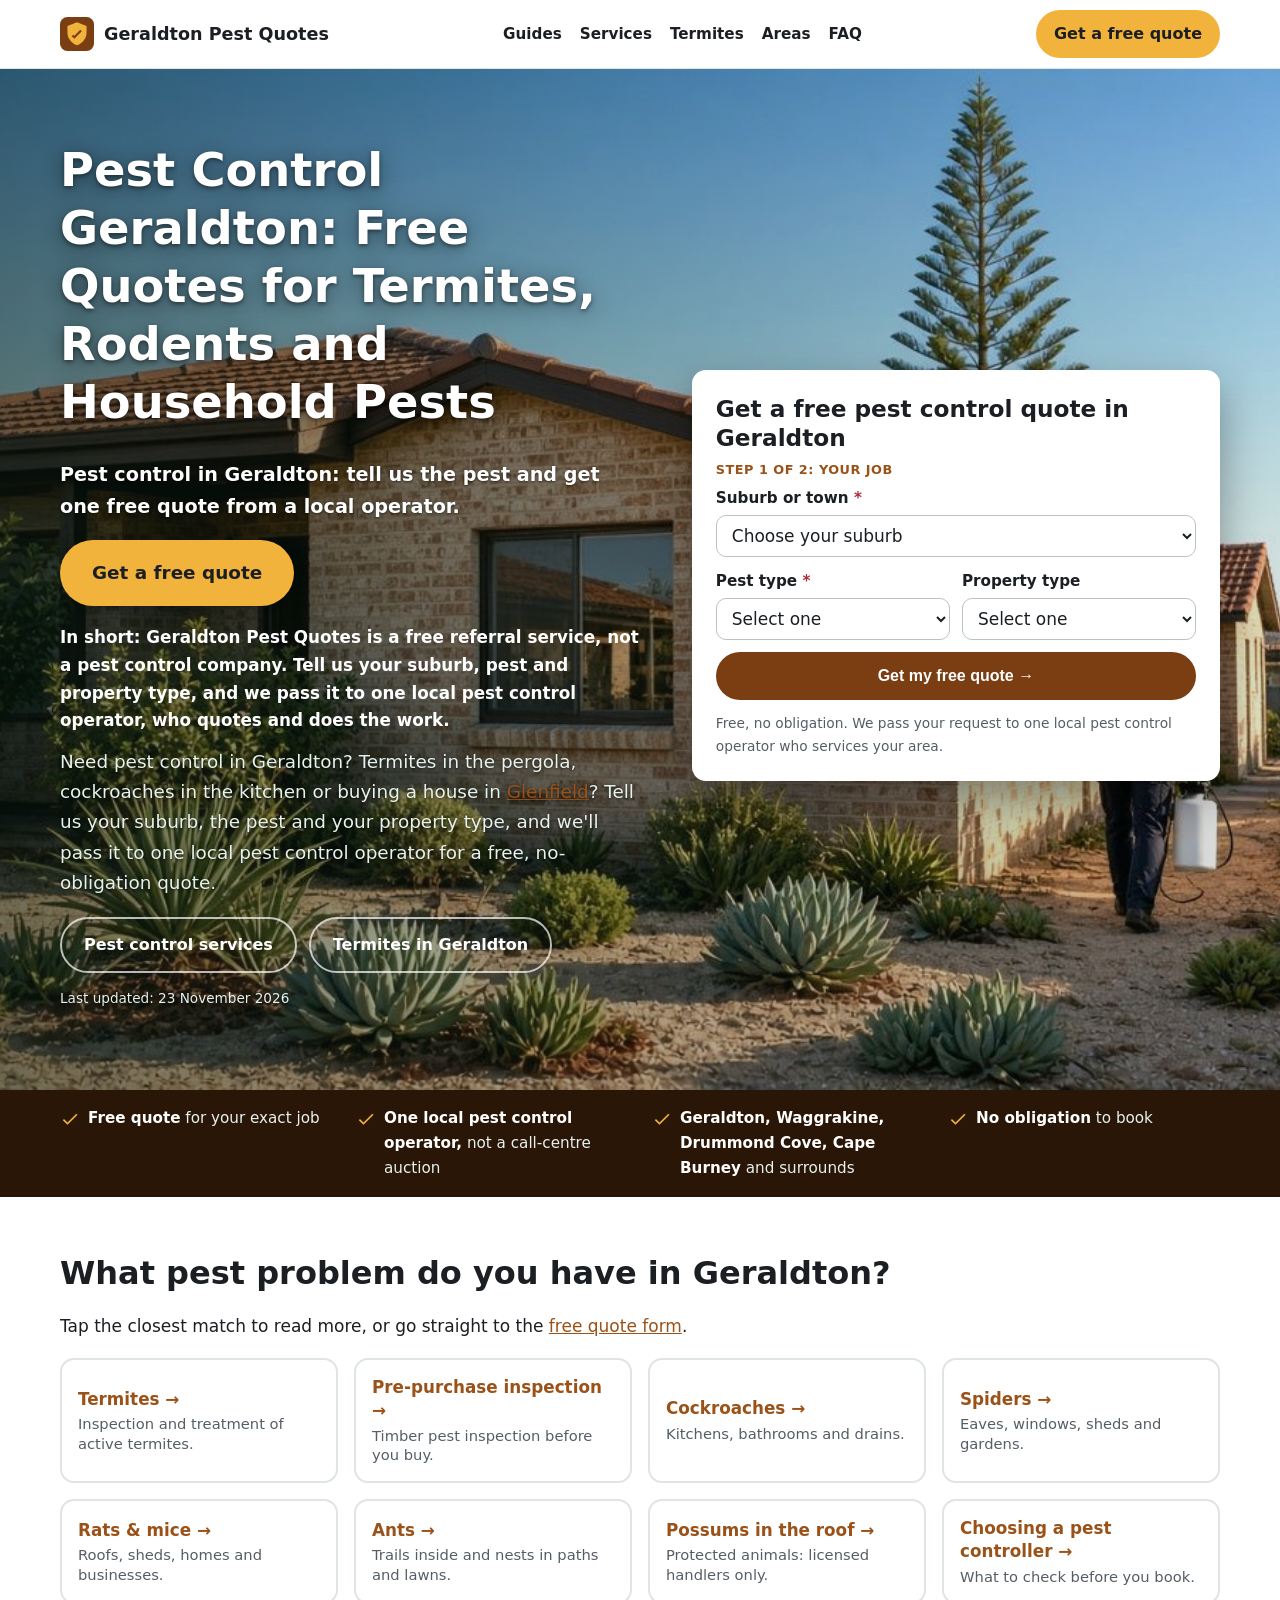
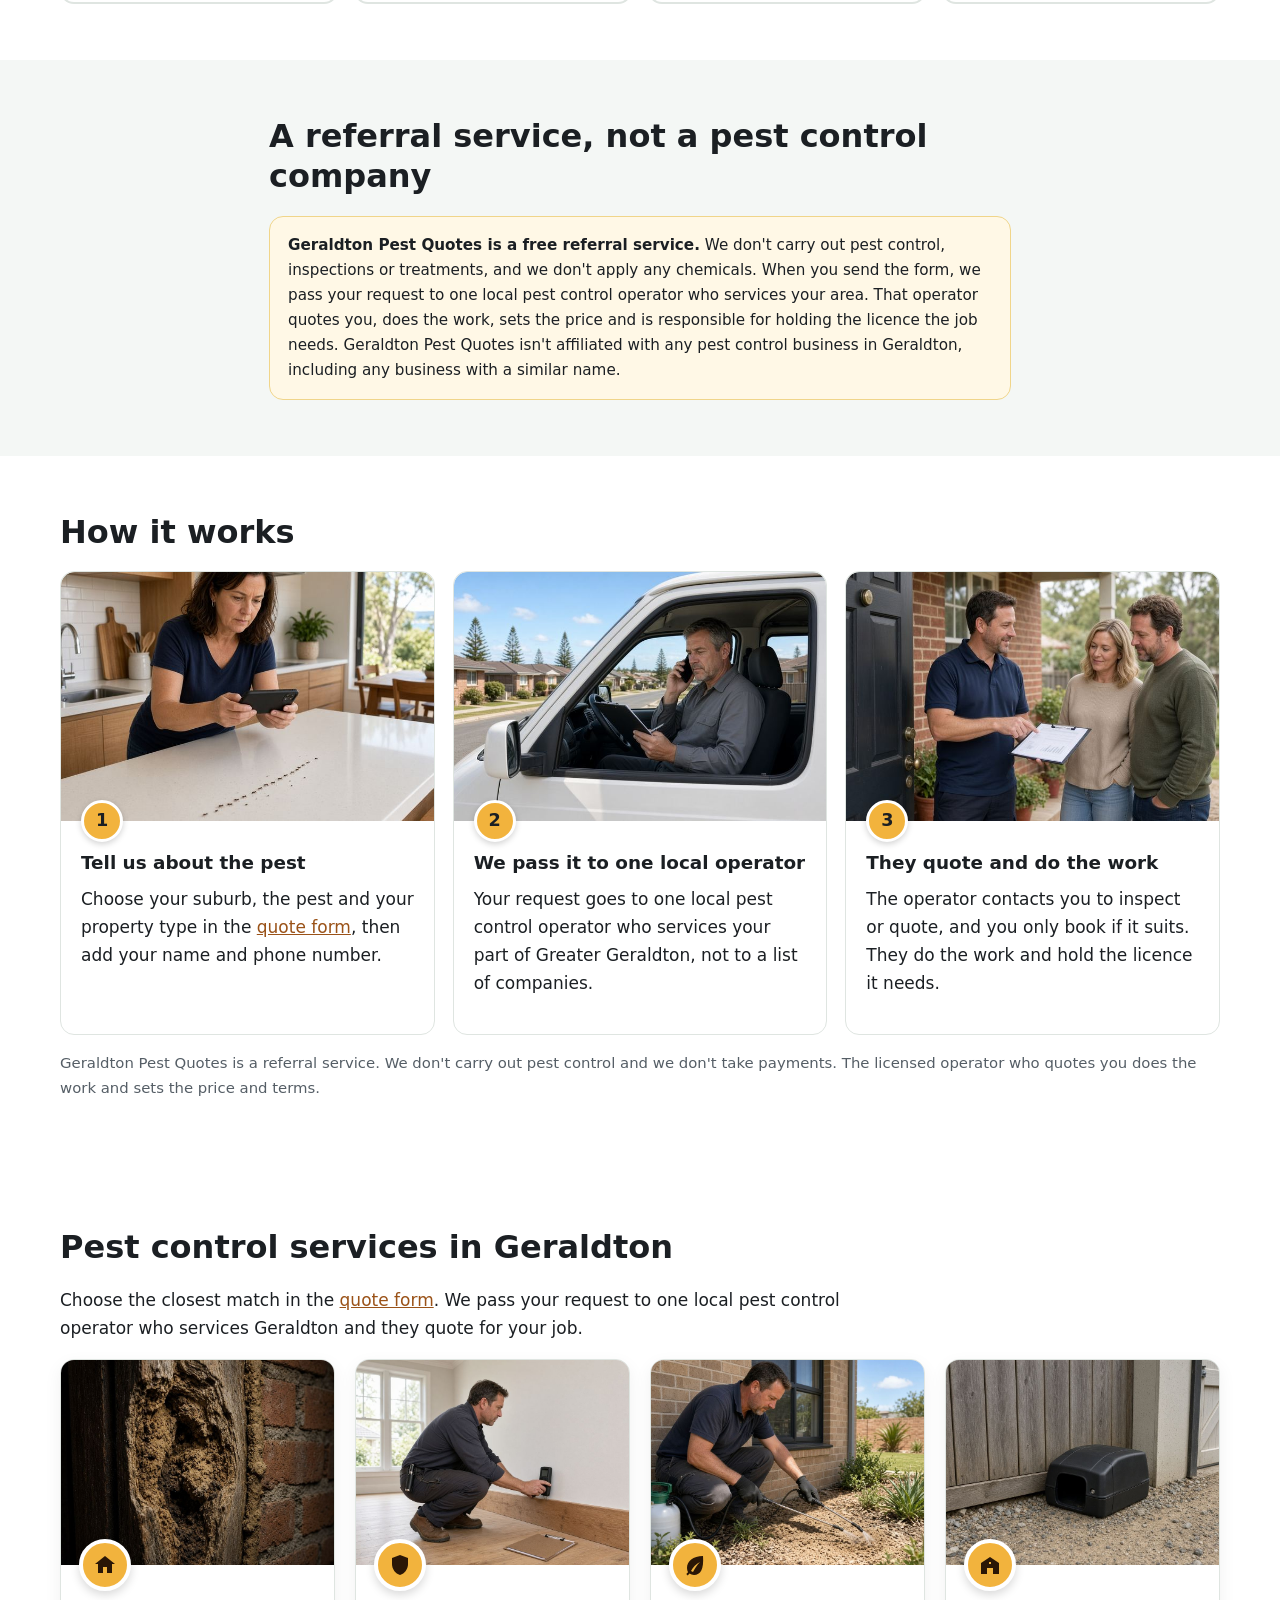
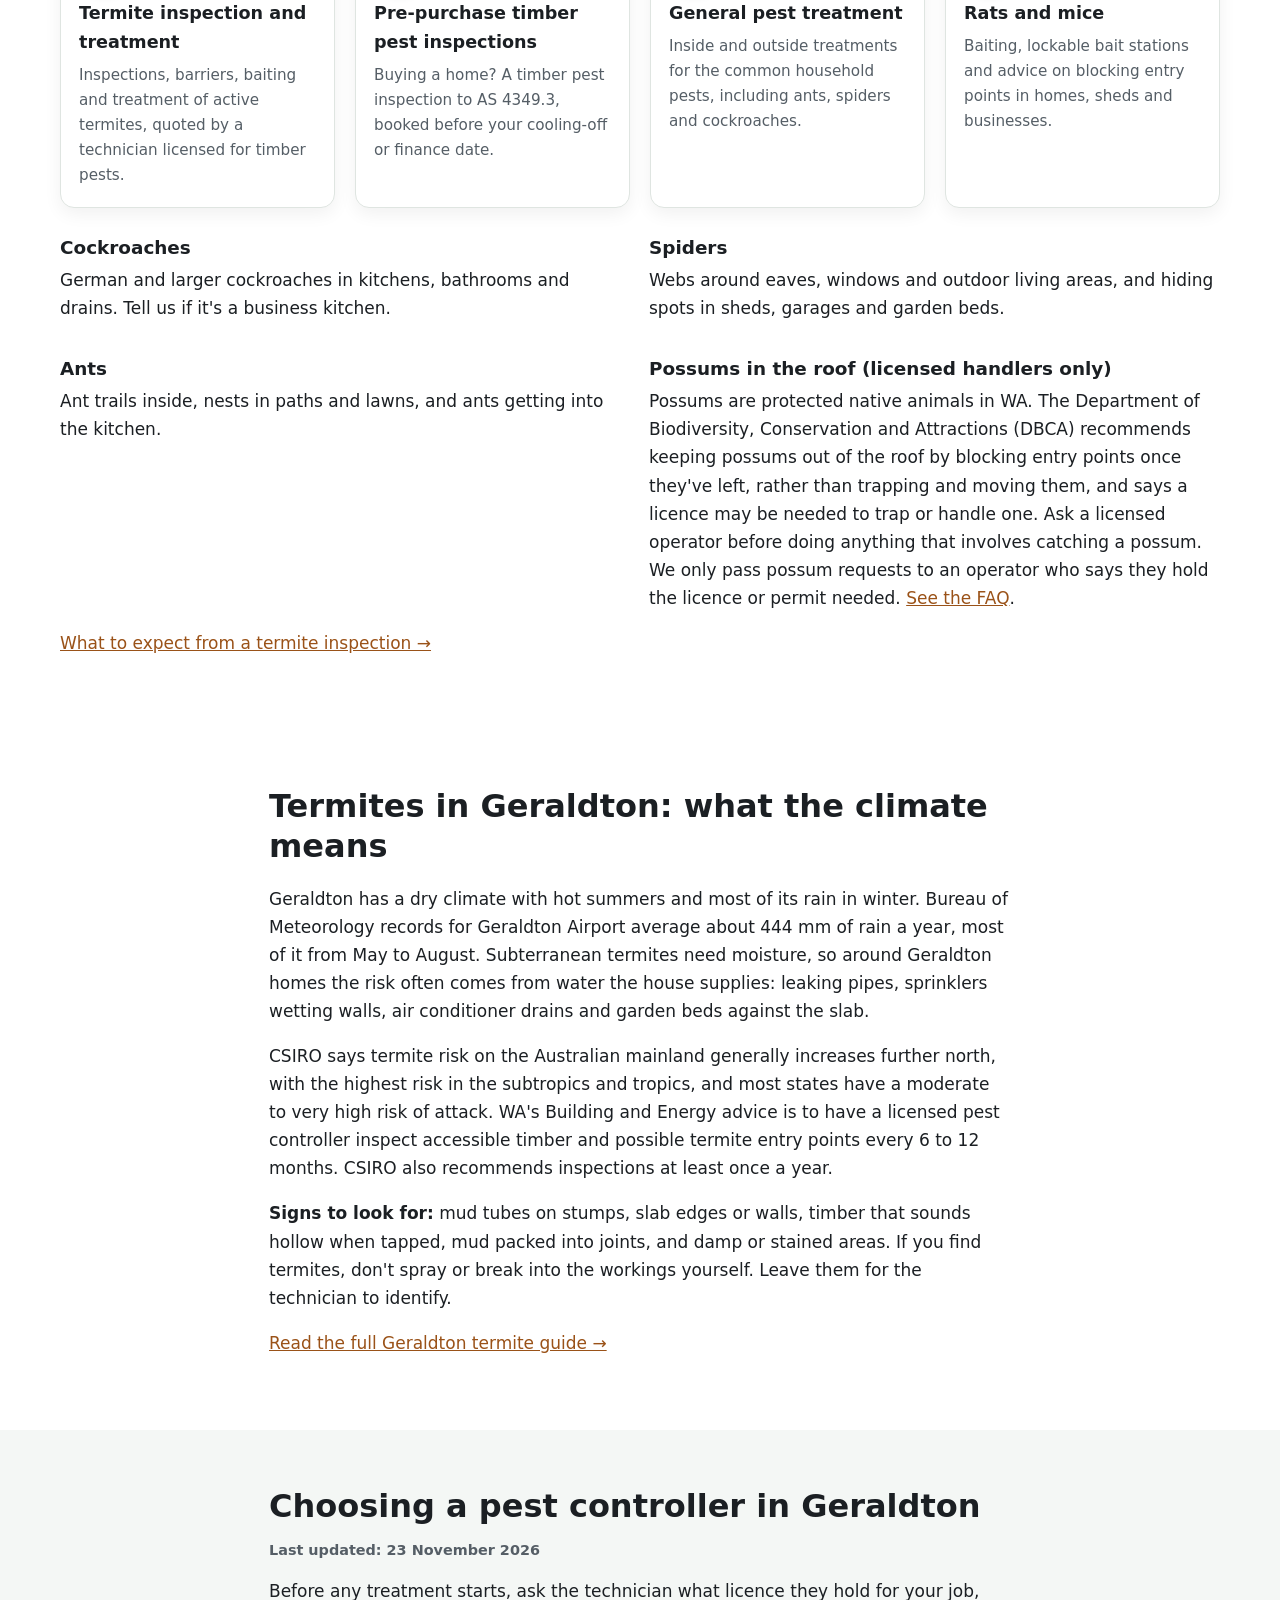
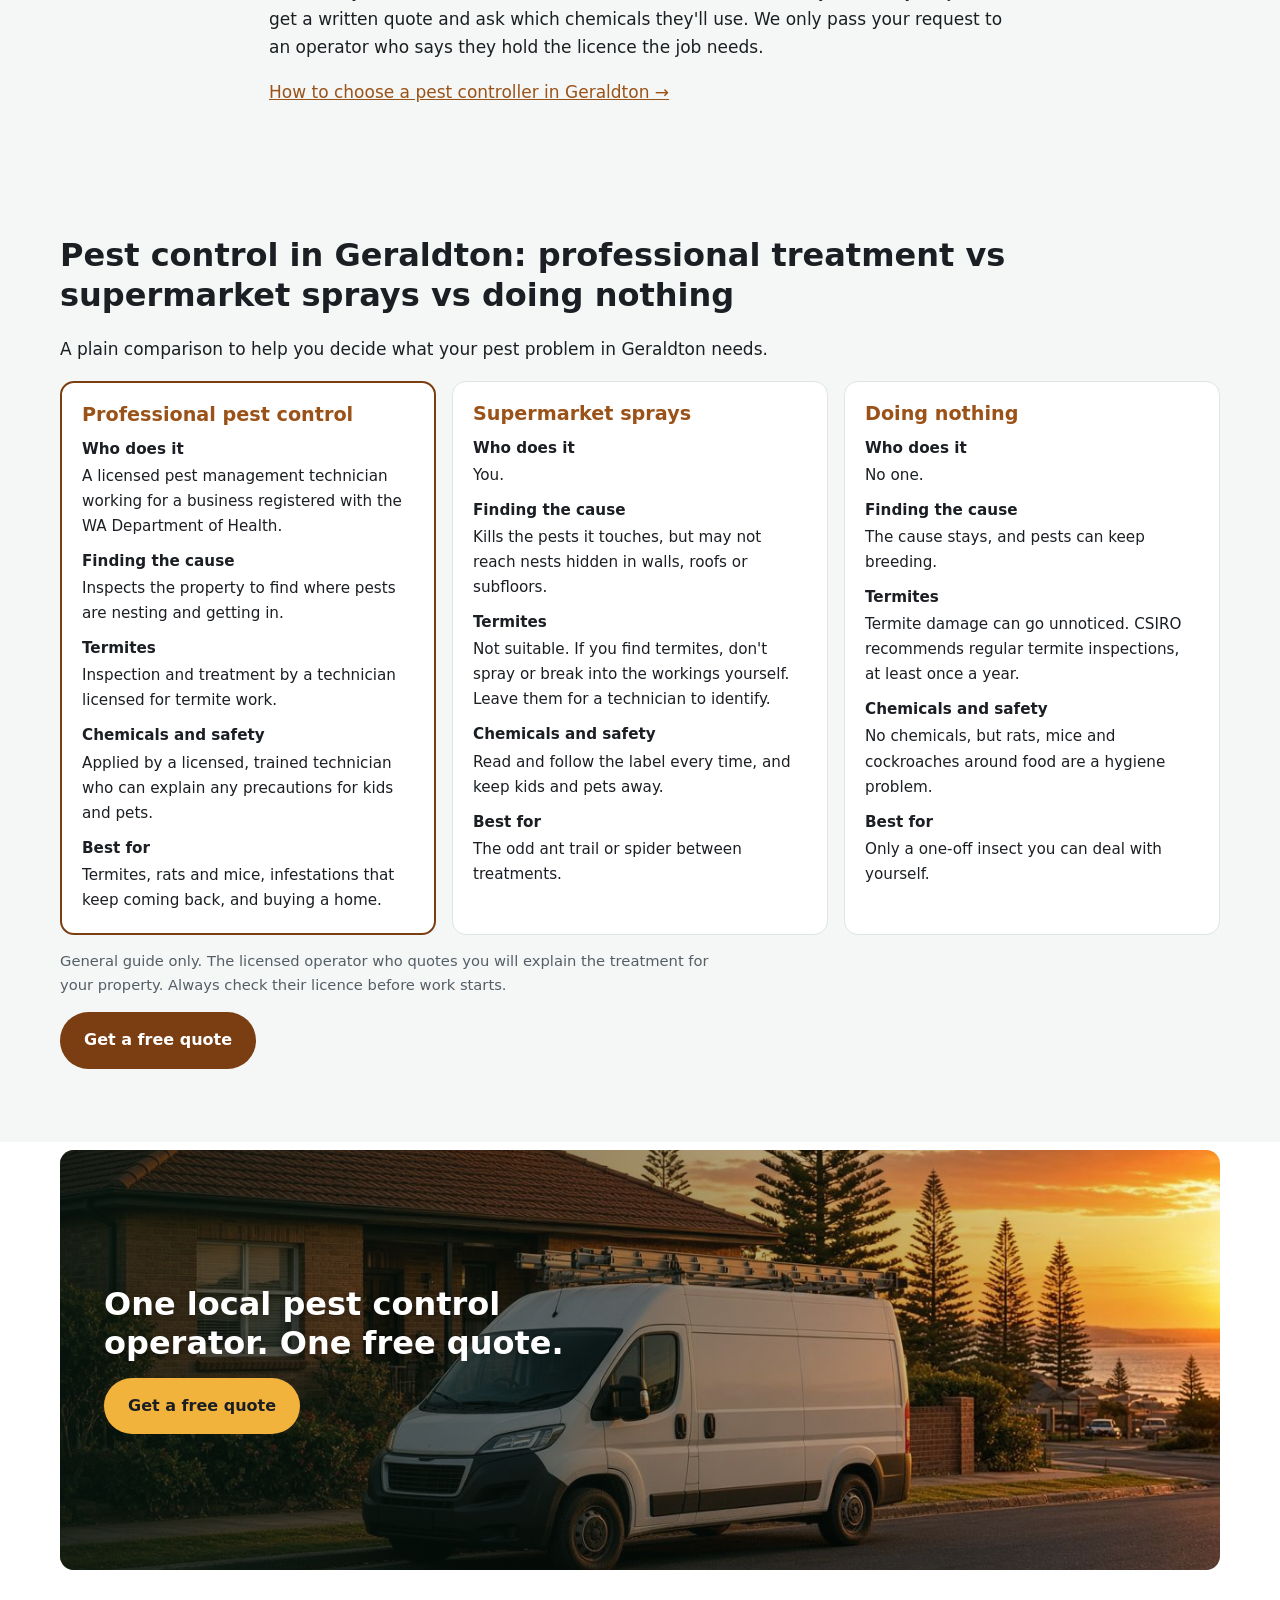
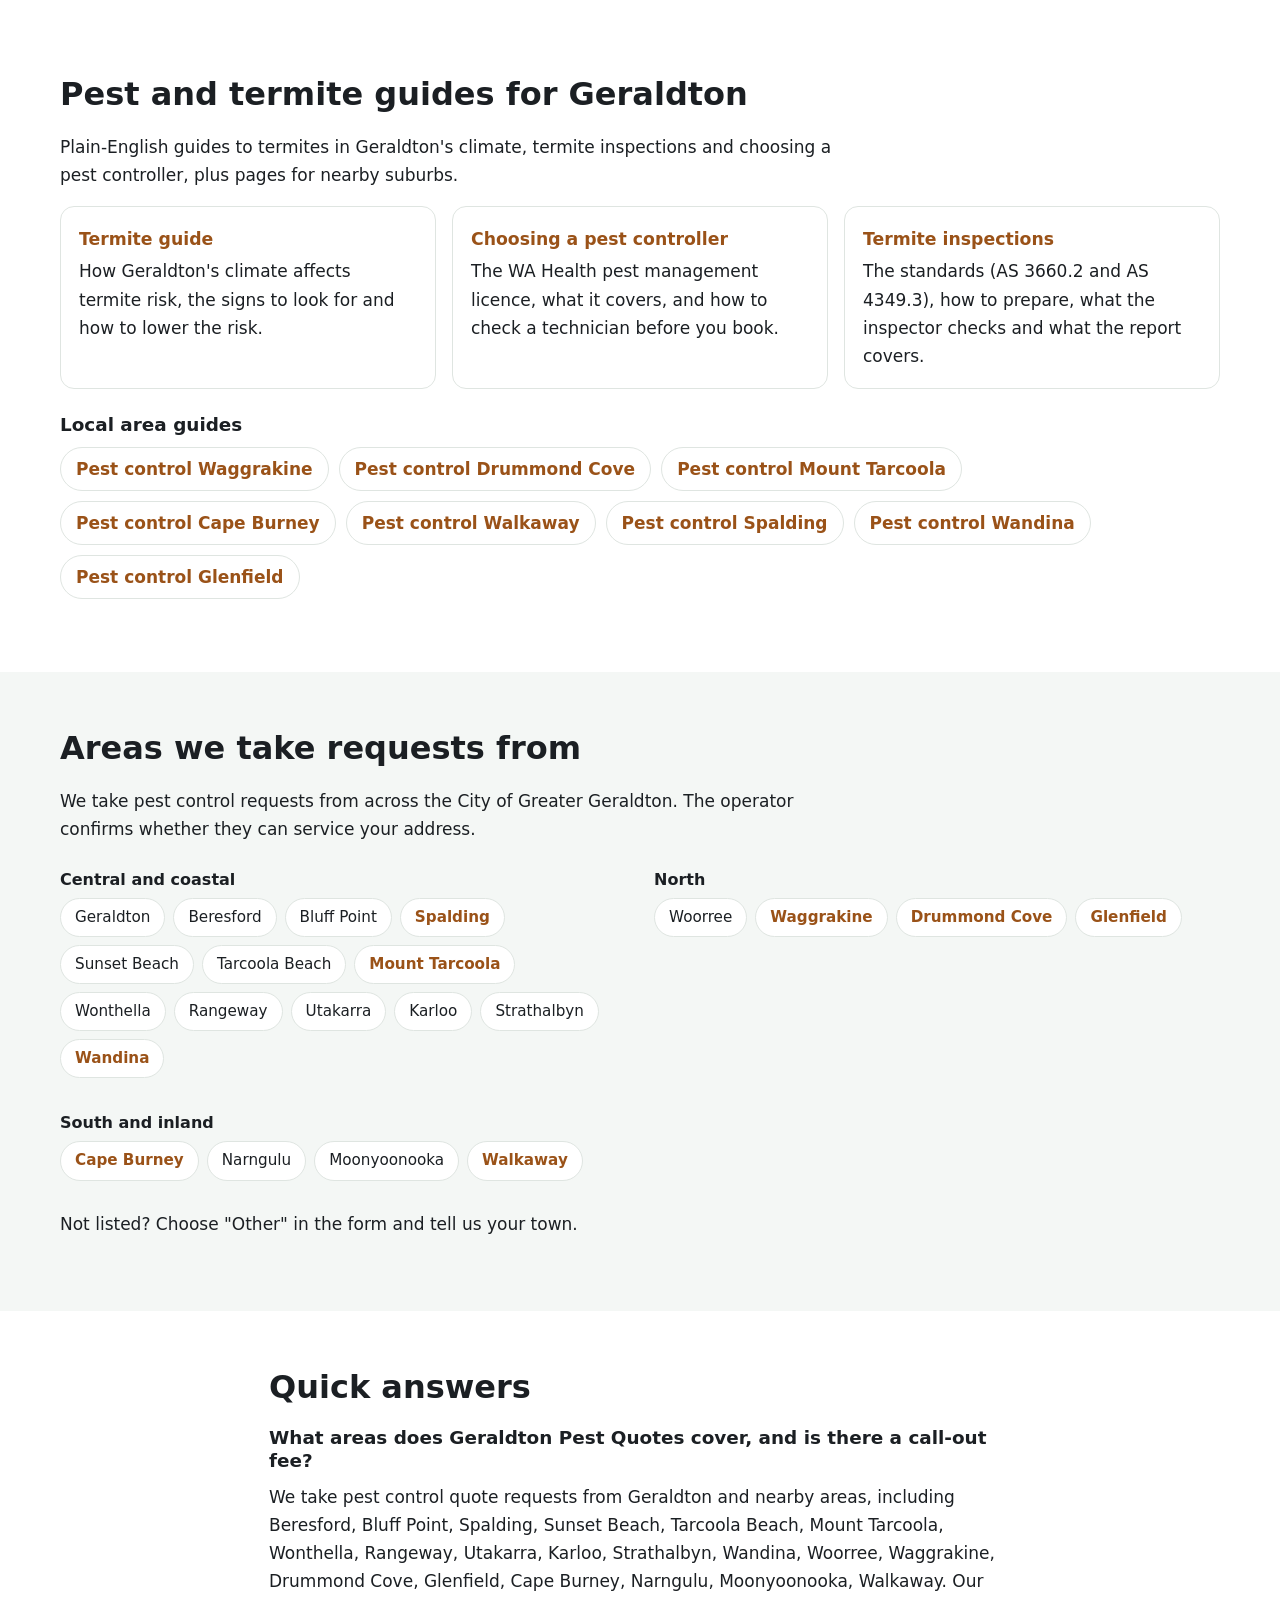
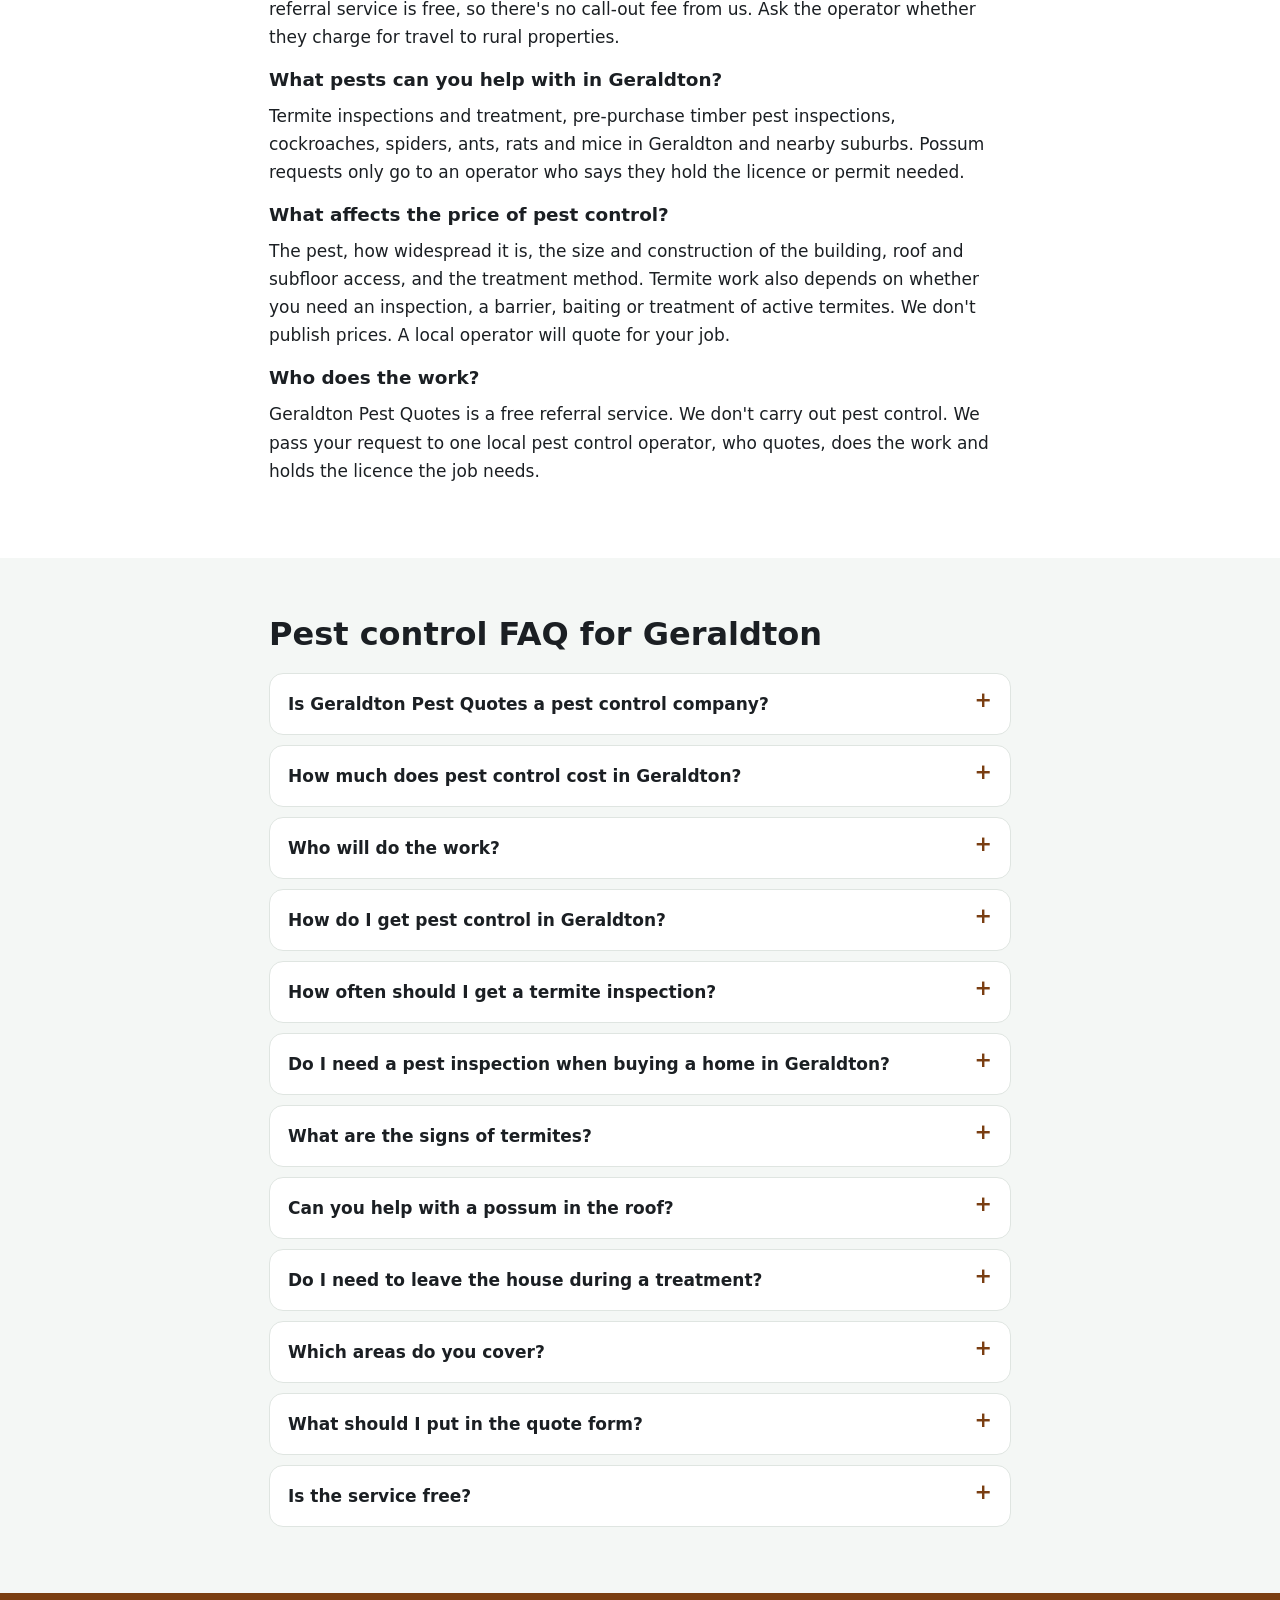
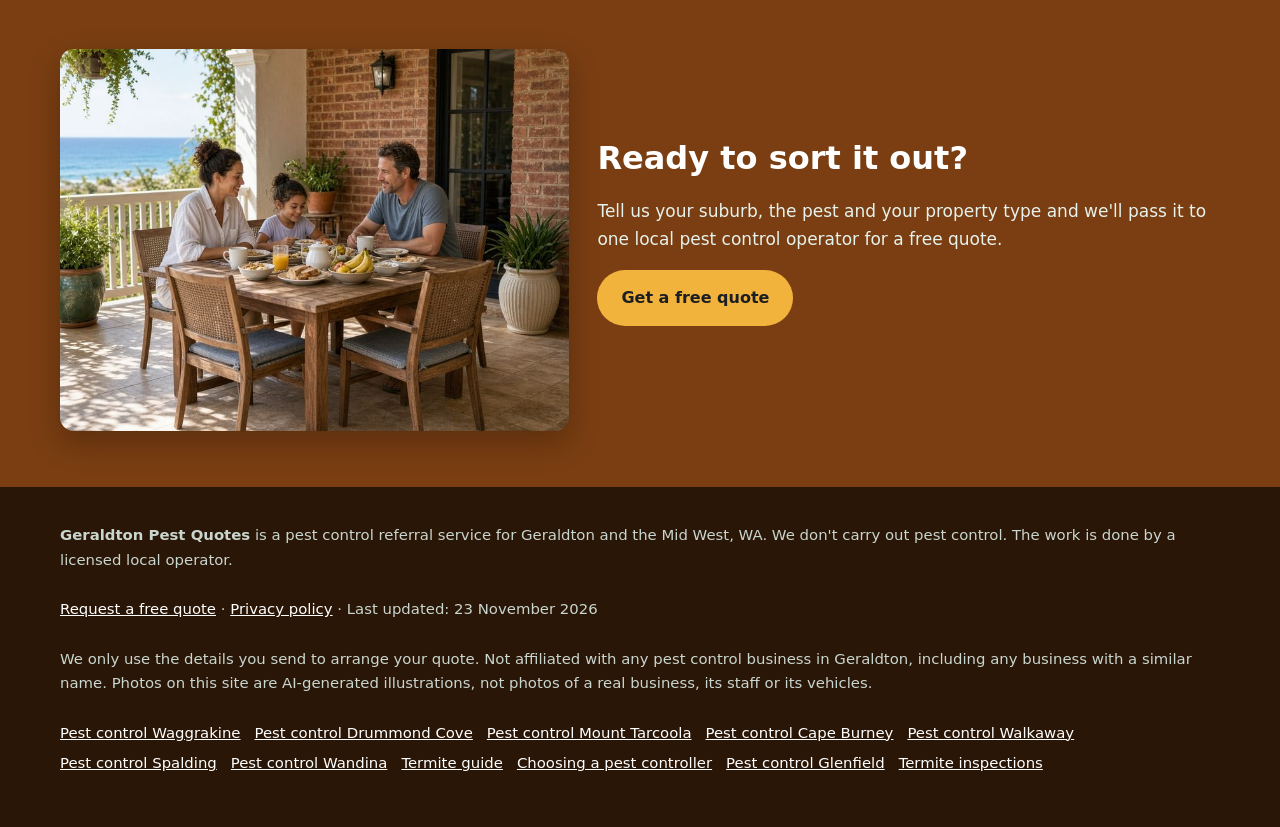
==== commit 3a901b5d: "Remove visible Raf Web Studio branding, parentOrganization schema and privacy contact email" ====
--- a/index.html
+++ b/index.html
@@ -55,7 +55,7 @@
  "@id": "https://geraldtonpestcontrol.com/#business",
  "name": "Geraldton Pest Quotes",
  "url": "https://geraldtonpestcontrol.com/",
- "description": "Pest control in Geraldton and nearby suburbs: termites, cockroaches, spiders, ants, rats and mice. Tell us the pest and get one free quote from a local operator. A free referral service run by Raf Web Studio. It doesn't carry out pest control; one licensed local operator quotes and does the work.",
+ "description": "Pest control in Geraldton and nearby suburbs: termites, cockroaches, spiders, ants, rats and mice. Tell us the pest and get one free quote from a local operator. A free referral service. It doesn't carry out pest control; one licensed local operator quotes and does the work.",
  "image": "https://geraldtonpestcontrol.com/img/hero.jpg",
  "areaServed": [
   {
@@ -153,11 +153,7 @@
   "Termite management",
   "Pre-purchase timber pest inspections",
   "WA pest management licensing"
- ],
- "parentOrganization": {
-  "@type": "Organization",
-  "name": "Raf Web Studio"
- }
+ ]
 }
 </script>
 <script type="application/ld+json">
@@ -285,7 +281,7 @@
    "name": "Is Geraldton Pest Quotes a pest control company?",
    "acceptedAnswer": {
     "@type": "Answer",
-    "text": "No. Geraldton Pest Quotes is a free referral service run by Raf Web Studio. We don't do pest control ourselves. We pass your request to one local pest control operator, who quotes and does the work."
+    "text": "No. Geraldton Pest Quotes is a free referral service. We don't do pest control ourselves. We pass your request to one local pest control operator, who quotes and does the work."
    }
   },
   {
@@ -405,7 +401,7 @@
    "name": "Who does the work?",
    "acceptedAnswer": {
     "@type": "Answer",
-    "text": "Geraldton Pest Quotes is a free referral service run by Raf Web Studio. We don't carry out pest control. We pass your request to one local pest control operator, who quotes, does the work and holds the licence the job needs."
+    "text": "Geraldton Pest Quotes is a free referral service. We don't carry out pest control. We pass your request to one local pest control operator, who quotes, does the work and holds the licence the job needs."
    }
   }
  ]
@@ -519,7 +515,7 @@
 <section class="alt" id="referral" aria-labelledby="ref-h">
   <div class="wrap intro">
     <h2 id="ref-h">A referral service, not a pest control company</h2>
-    <div class="disclaimer"><p style="margin:0"><strong>Geraldton Pest Quotes is a free referral service run by Raf Web Studio.</strong> We don't carry out pest control, inspections or treatments, and we don't apply any chemicals. When you send the form, we pass your request to one local pest control operator who services your area. That operator quotes you, does the work, sets the price and is responsible for holding the licence the job needs. Geraldton Pest Quotes isn't affiliated with any pest control business in Geraldton, including any business with a similar name.</p></div>
+    <div class="disclaimer"><p style="margin:0"><strong>Geraldton Pest Quotes is a free referral service.</strong> We don't carry out pest control, inspections or treatments, and we don't apply any chemicals. When you send the form, we pass your request to one local pest control operator who services your area. That operator quotes you, does the work, sets the price and is responsible for holding the licence the job needs. Geraldton Pest Quotes isn't affiliated with any pest control business in Geraldton, including any business with a similar name.</p></div>
   </div>
 </section>
 <section id="how" aria-labelledby="how-h">
@@ -530,7 +526,7 @@
       <li class="card step-card"><span class="step-img"><img src="img/step2.jpg" width="700" height="467" loading="lazy" decoding="async" alt="Pest control technician on the phone in a white van in a Geraldton street"></span><div class="step-body"><span class="step-num">2</span><h3>We pass it to one local operator</h3><p>Your request goes to one local pest control operator who services your part of Greater Geraldton, not to a list of companies.</p></div></li>
       <li class="card step-card"><span class="step-img"><img src="img/step3.jpg" width="700" height="467" loading="lazy" decoding="async" alt="Technician with a clipboard talking to a couple at their front door"></span><div class="step-body"><span class="step-num">3</span><h3>They quote and do the work</h3><p>The operator contacts you to inspect or quote, and you only book if it suits. They do the work and hold the licence it needs.</p></div></li>
       </ol>
-    <p class="note">Geraldton Pest Quotes is a referral service run by Raf Web Studio. We don't carry out pest control and we don't take payments. The licensed operator who quotes you does the work and sets the price and terms.</p>
+    <p class="note">Geraldton Pest Quotes is a referral service. We don't carry out pest control and we don't take payments. The licensed operator who quotes you does the work and sets the price and terms.</p>
   </div>
 </section>
 <section id="services" aria-labelledby="services-h">
@@ -627,14 +623,14 @@
     <h3>What affects the price of pest control?</h3>
     <p>The pest, how widespread it is, the size and construction of the building, roof and subfloor access, and the treatment method. Termite work also depends on whether you need an inspection, a barrier, baiting or treatment of active termites. We don&#x27;t publish prices. A local operator will quote for your job.</p>
     <h3>Who does the work?</h3>
-    <p>Geraldton Pest Quotes is a free referral service run by Raf Web Studio. We don&#x27;t carry out pest control. We pass your request to one local pest control operator, who quotes, does the work and holds the licence the job needs.</p>
+    <p>Geraldton Pest Quotes is a free referral service. We don&#x27;t carry out pest control. We pass your request to one local pest control operator, who quotes, does the work and holds the licence the job needs.</p>
   </div>
 </section>
 
 <section class="alt" id="faq" aria-labelledby="faq-h">
   <div class="wrap intro">
     <h2 id="faq-h">Pest control FAQ for Geraldton</h2>
-    <details><summary>Is Geraldton Pest Quotes a pest control company?</summary><p>No. Geraldton Pest Quotes is a free referral service run by Raf Web Studio. We don&#x27;t do pest control ourselves. We pass your request to one local pest control operator, who quotes and does the work.</p></details>
+    <details><summary>Is Geraldton Pest Quotes a pest control company?</summary><p>No. Geraldton Pest Quotes is a free referral service. We don&#x27;t do pest control ourselves. We pass your request to one local pest control operator, who quotes and does the work.</p></details>
     <details><summary>How much does pest control cost in Geraldton?</summary><p>It depends on the pest, the size and construction of the property, access to the roof and subfloor, and the treatment used. We don&#x27;t publish prices. Tell us about your job and a local operator will quote for it.</p></details>
     <details><summary>Who will do the work?</summary><p>One local pest control operator who services your suburb. They contact you, quote, carry out the inspection or treatment and set their own terms. You only book if the quote suits.</p></details>
     <details><summary>How do I get pest control in Geraldton?</summary><p>Fill in the free quote form with your suburb, the pest and the property type. We pass it to one local pest control operator who services Geraldton, and they contact you with a quote. There&#x27;s no obligation to book.</p></details>
@@ -665,7 +661,7 @@
   <div class="wrap">
     <p><strong>Geraldton Pest Quotes</strong> is a pest control referral service for Geraldton and the Mid West, WA. We don't carry out pest control. The work is done by a licensed local operator.</p>
     <p><a href="#quote">Request a free quote</a> · <a href="privacy.html">Privacy policy</a> · Last updated: 23 November 2026</p>
-    <p>We only use the details you send to arrange your quote. A Raf Web Studio site. Not affiliated with any pest control business in Geraldton, including any business with a similar name. Photos on this site are AI-generated illustrations, not photos of a real business, its staff or its vehicles.</p>
+    <p>We only use the details you send to arrange your quote. Not affiliated with any pest control business in Geraldton, including any business with a similar name. Photos on this site are AI-generated illustrations, not photos of a real business, its staff or its vehicles.</p>
     <p class="footer-links"><a href="/pest-control-waggrakine/">Pest control Waggrakine</a> <a href="/pest-control-drummond-cove/">Pest control Drummond Cove</a> <a href="/pest-control-mount-tarcoola/">Pest control Mount Tarcoola</a> <a href="/pest-control-cape-burney/">Pest control Cape Burney</a> <a href="/pest-control-walkaway/">Pest control Walkaway</a> <a href="/pest-control-spalding/">Pest control Spalding</a> <a href="/pest-control-wandina/">Pest control Wandina</a> <a href="/termites-geraldton/">Termite guide</a> <a href="/pest-control-licence-wa/">Choosing a pest controller</a> <a href="/pest-control-glenfield/">Pest control Glenfield</a> <a href="/termite-inspection/">Termite inspections</a></p>
   </div>
 </footer>
